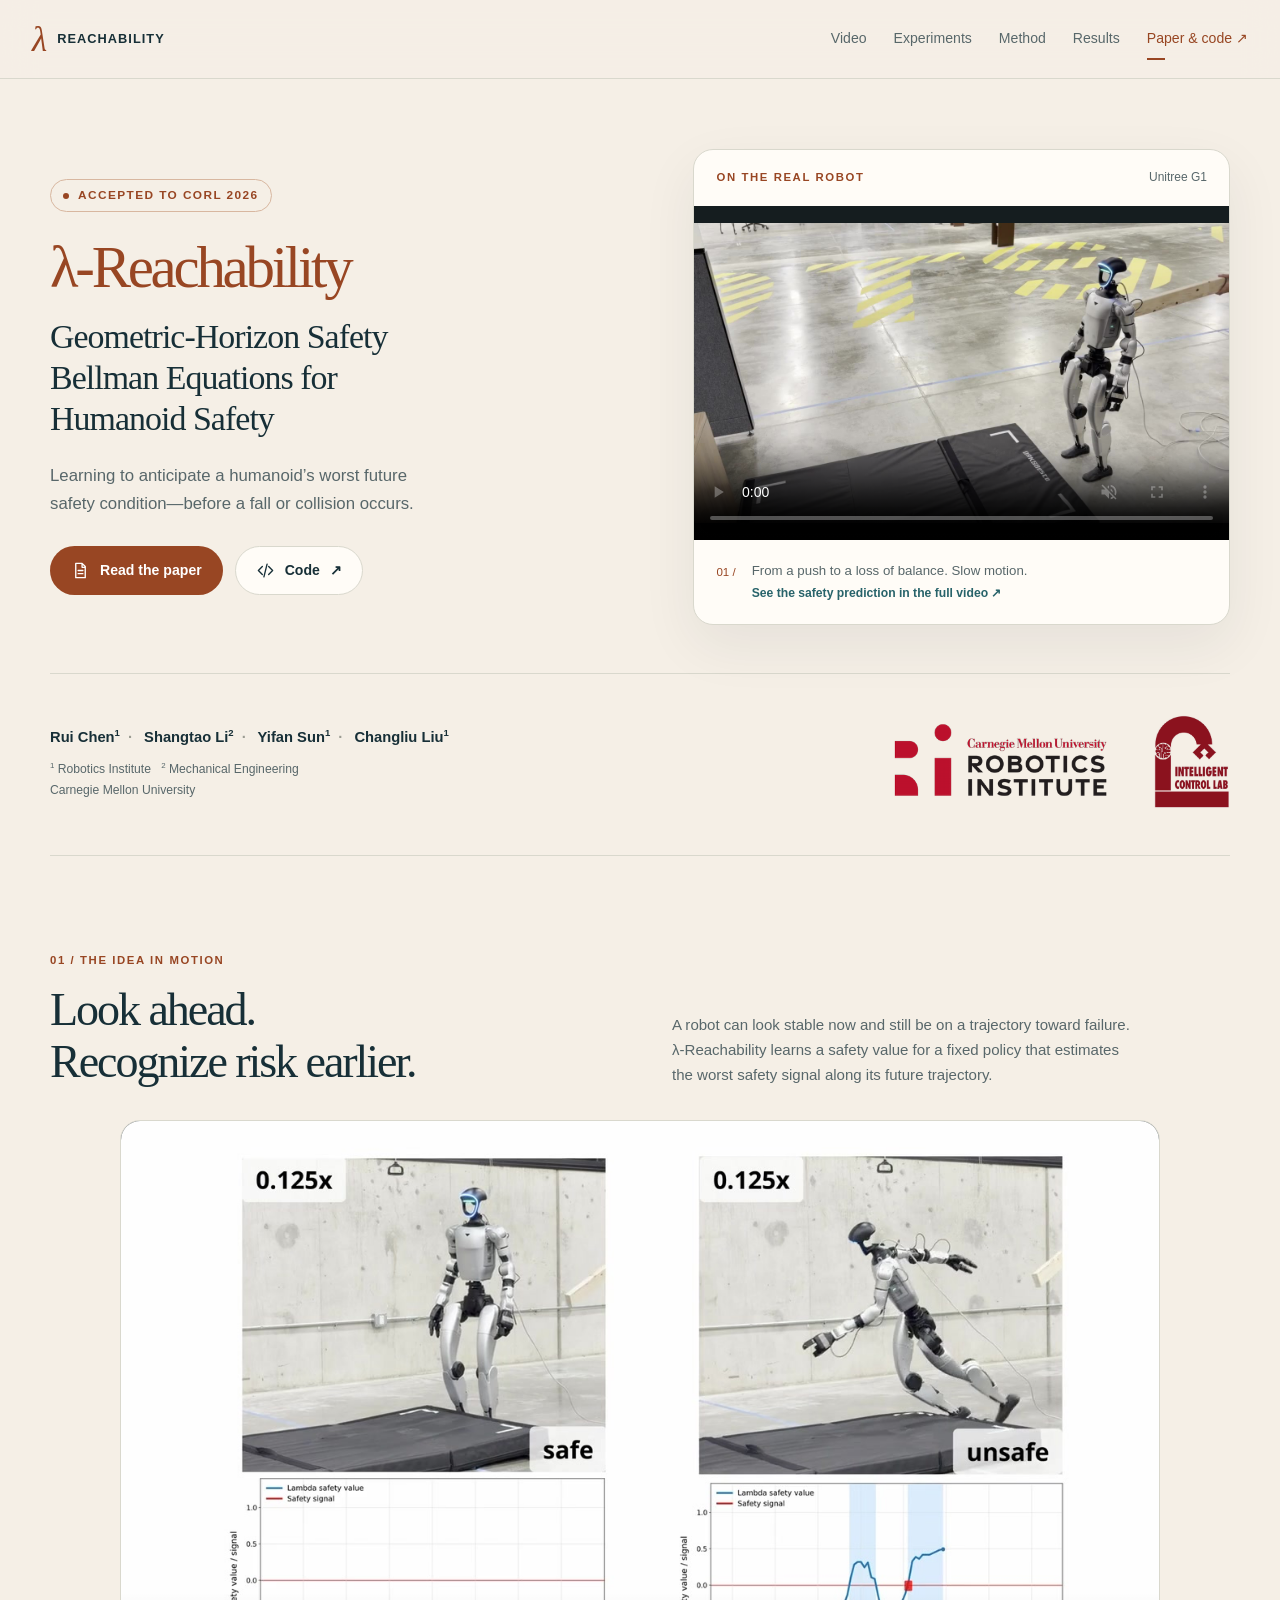
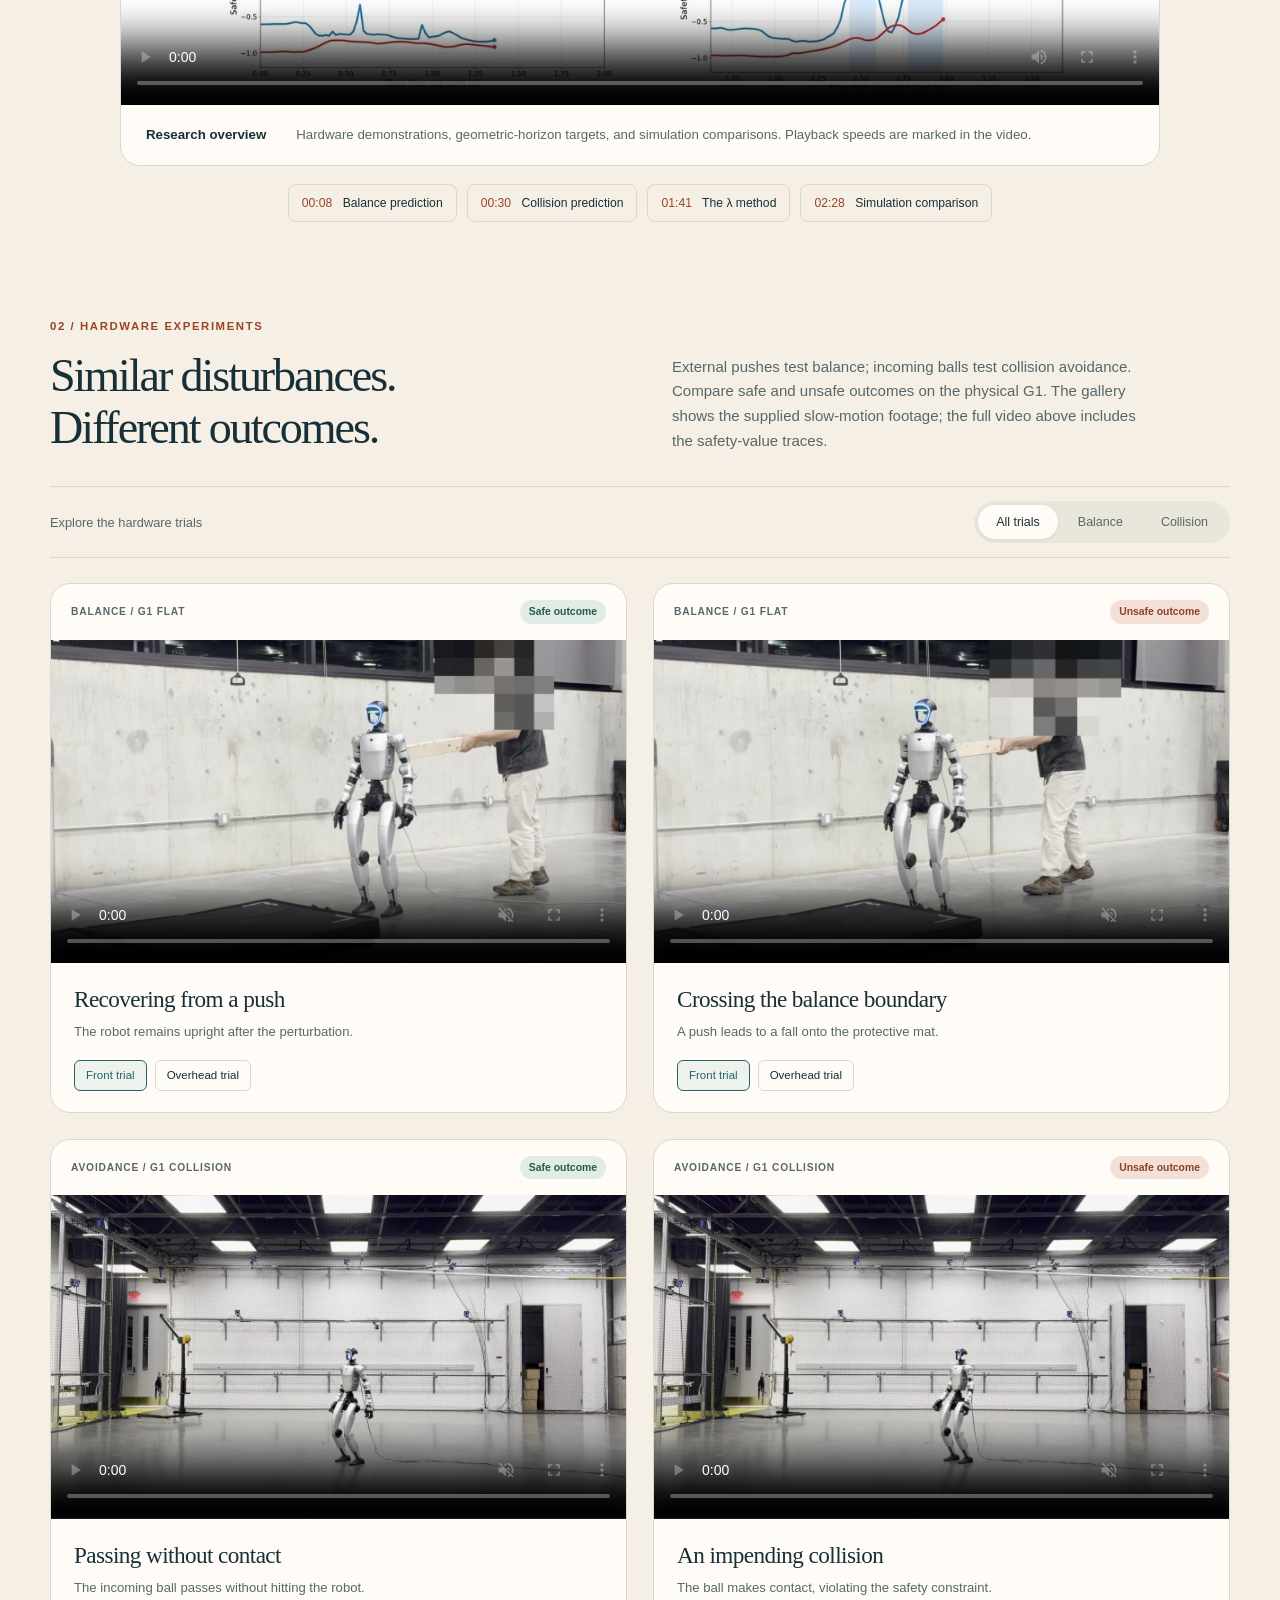
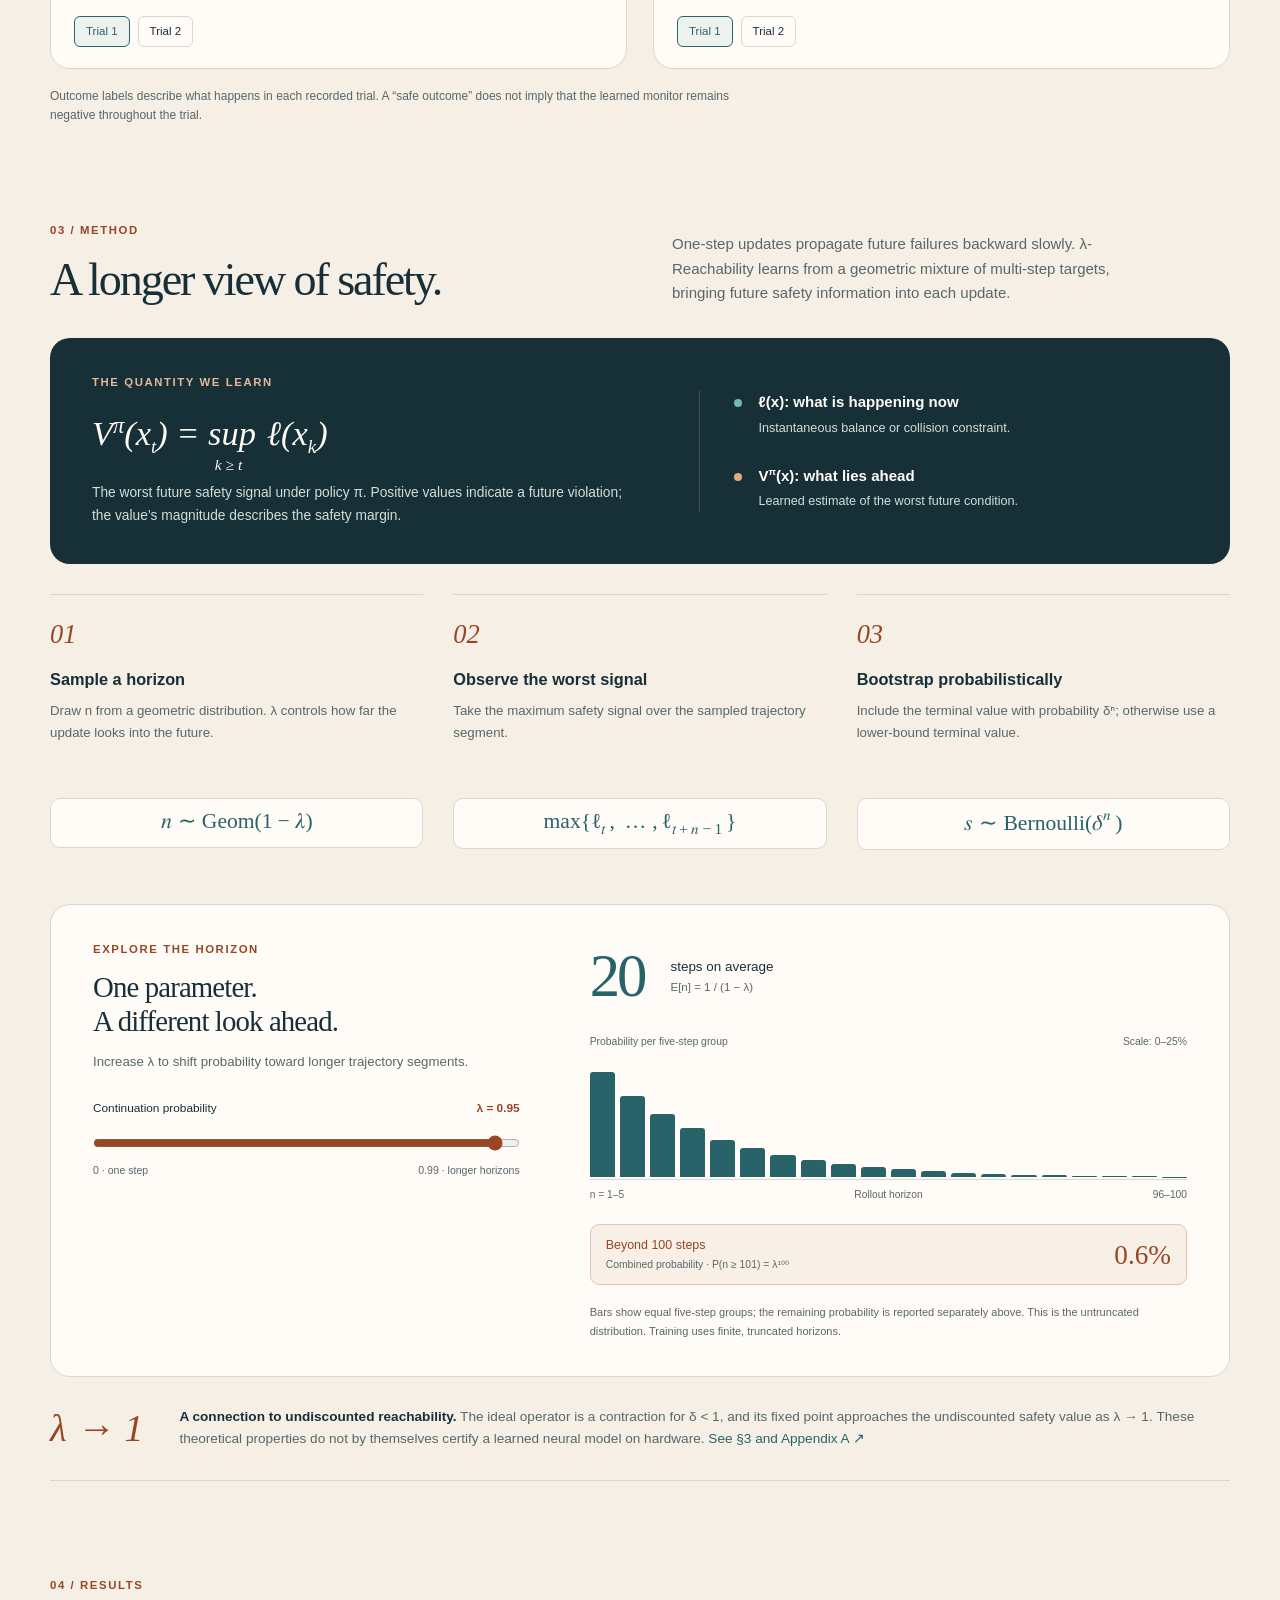
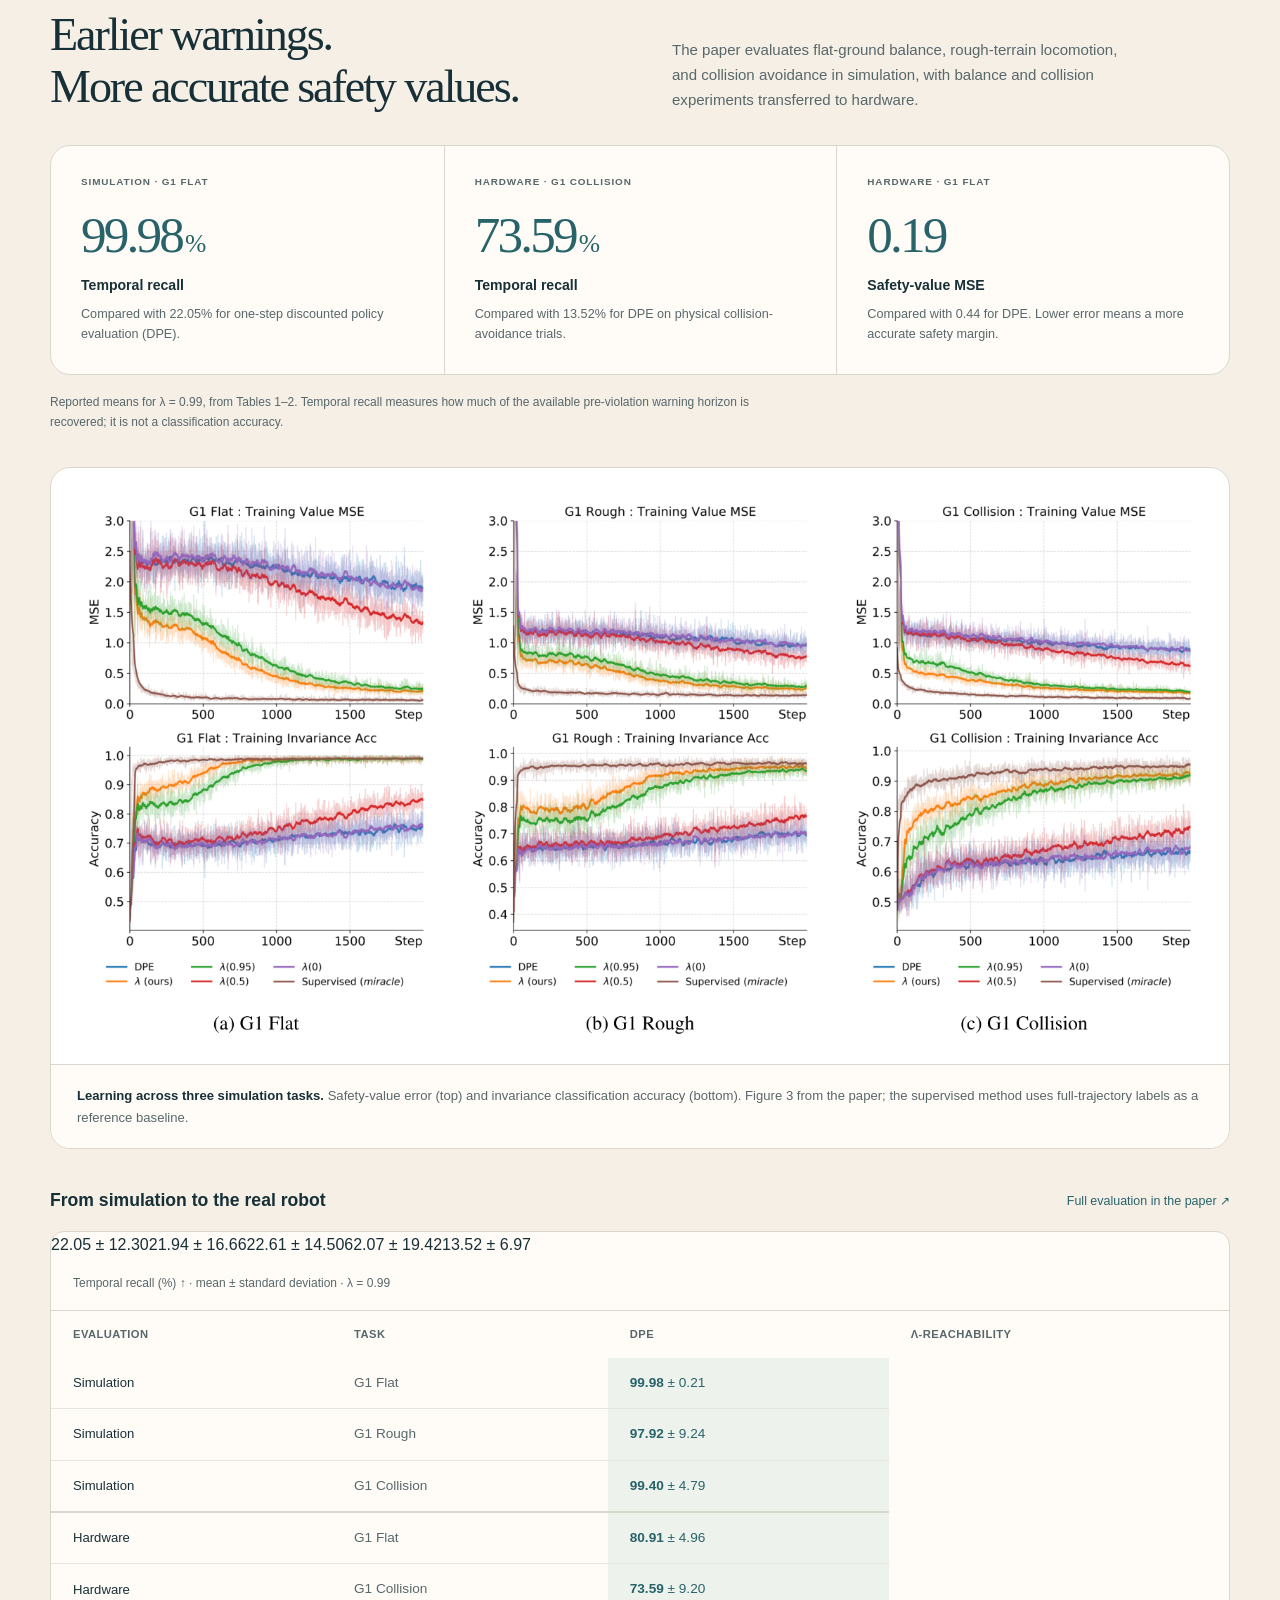
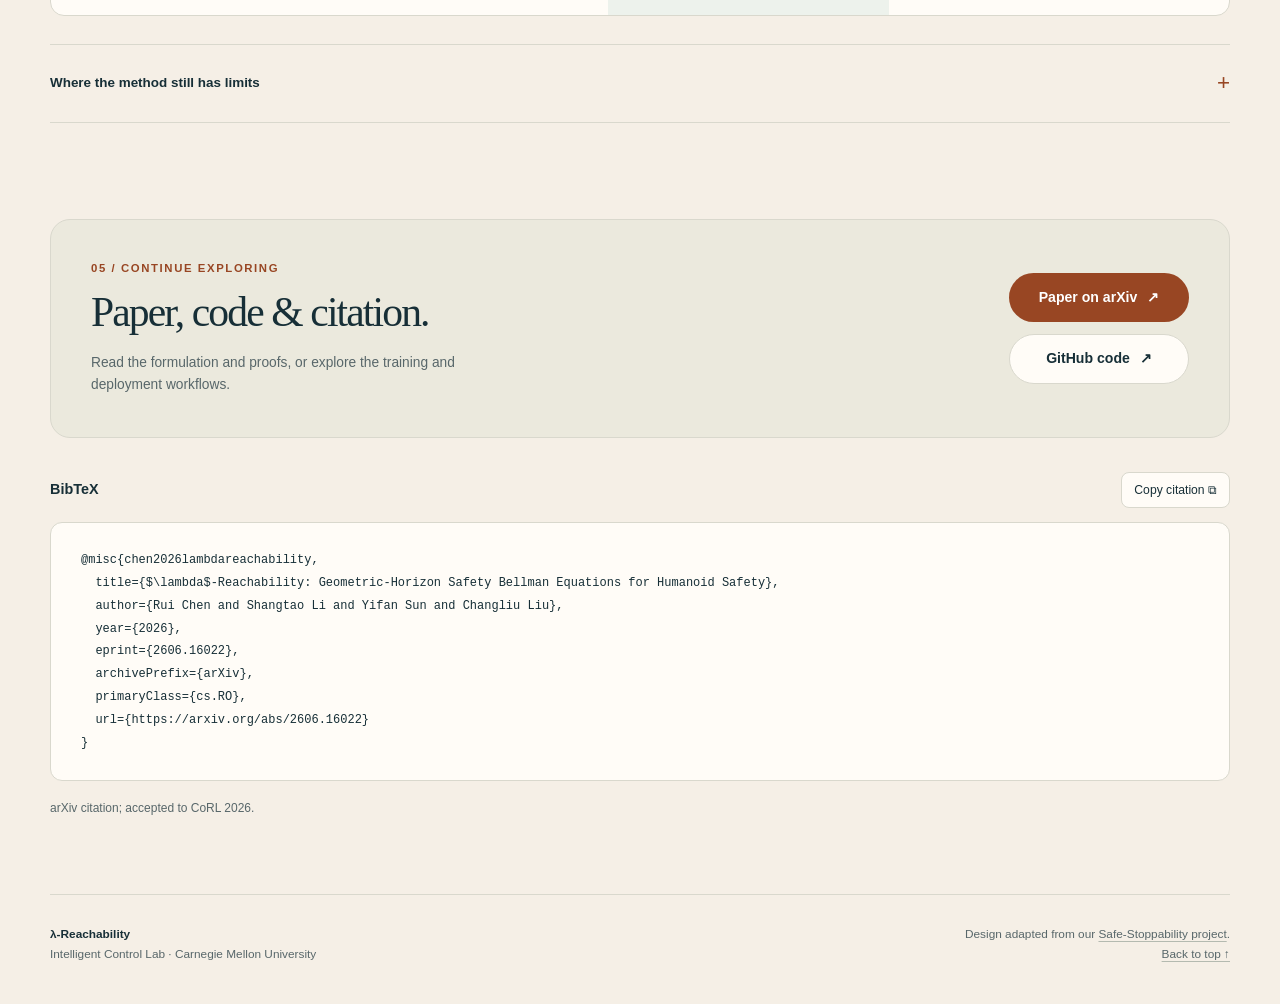
==== index.html @ e354817c "Serve project website at the GitHub Pages root" ====
<!doctype html>
<!-- Generated from docs/index.html by scripts/sync_pages.py. -->
<html lang="en">
<head>
  <meta charset="utf-8">
  <meta name="viewport" content="width=device-width, initial-scale=1">
  <title>λ-Reachability · CoRL 2026</title>
  <meta name="description" content="λ-Reachability: Geometric-Horizon Safety Bellman Equations for Humanoid Safety. A CoRL 2026 paper from Carnegie Mellon University.">
  <meta name="theme-color" content="#f5efe6">
  <link rel="canonical" href="https://intelligent-control-lab.github.io/lambda_reach/">
  <meta property="og:url" content="https://intelligent-control-lab.github.io/lambda_reach/">
  <meta property="og:type" content="website">
  <meta property="og:title" content="λ-Reachability · CoRL 2026">
  <meta property="og:description" content="Learning to anticipate humanoid safety violations with geometric-horizon safety Bellman equations.">
  <meta property="og:image" content="https://intelligent-control-lab.github.io/lambda_reach/assets/posters/push-unsafe-1.jpg">
  <meta property="og:image:alt" content="A Unitree G1 humanoid in a balance perturbation experiment">
  <meta name="twitter:card" content="summary_large_image">
  <meta name="twitter:image" content="https://intelligent-control-lab.github.io/lambda_reach/assets/posters/push-unsafe-1.jpg">
  <link rel="icon" href="./docs/assets/images/favicon.svg" type="image/svg+xml">
  <link rel="stylesheet" href="./docs/assets/css/site.css">
  <script defer src="./docs/assets/js/site.js"></script>
</head>
<body>
<a class="skip-link" href="#main">Skip to content</a>
<header class="site-header">
  <div class="header-inner">
    <a class="brand" href="#home"><span class="brand-symbol">λ</span> Reachability</a>
    <nav aria-label="Main navigation">
      <a href="#video">Video</a><a href="#experiments">Experiments</a><a href="#method">Method</a><a href="#results">Results</a><a href="#paper">Paper &amp; code <span aria-hidden="true">↗</span></a>
    </nav>
  </div>
</header>
<main id="main">
  <section class="hero shell" id="home" aria-labelledby="title">
    <div class="hero-grid">
      <div class="hero-copy">
        <p class="venue"><span class="venue-dot" aria-hidden="true"></span> Accepted to CoRL 2026</p>
        <h1 id="title"><span class="title-name">λ-Reachability</span><span class="title-subtitle">Geometric-Horizon Safety Bellman Equations for Humanoid Safety</span></h1>
        <p class="hero-summary">Learning to anticipate a humanoid’s worst future safety condition—before a fall or collision occurs.</p>
        <div class="actions">
          <a class="button primary" href="https://arxiv.org/pdf/2606.16022" target="_blank" rel="noopener noreferrer"><svg viewBox="0 0 24 24" aria-hidden="true"><path d="M14 3H6v18h12V7zM14 3v5h4M9 12h6M9 16h6"/></svg> Read the paper</a>
          <a class="button secondary" href="https://github.com/intelligent-control-lab/lambda_reach" target="_blank" rel="noopener noreferrer"><svg viewBox="0 0 24 24" aria-hidden="true"><path d="m8 7-5 5 5 5m8-10 5 5-5 5M14 4l-4 16"/></svg> Code <span aria-hidden="true">↗</span></a>
        </div>
      </div>
      <figure class="hero-media">
        <div class="media-heading"><span class="eyebrow">On the real robot</span><span class="small-label">Unitree G1</span></div>
        <video controls muted loop playsinline preload="metadata" poster="./docs/assets/posters/push-unsafe-1.jpg" aria-label="Slow-motion balance experiment: the G1 loses balance after an external push">
          <source src="./docs/assets/videos/push-unsafe-1.mp4" type="video/mp4">
          Your browser does not support embedded video. <a href="./docs/assets/videos/push-unsafe-1.mp4">Download this clip.</a>
        </video>
        <figcaption><span class="caption-number">01 /</span><span>From a push to a loss of balance. Slow motion.<br><a href="#video">See the safety prediction in the full video <span aria-hidden="true">↗</span></a></span></figcaption>
      </figure>
    </div>
    <div class="hero-bottom">
      <div class="author-block">
        <p class="authors">Rui Chen<sup>1</sup><span>·</span> Shangtao Li<sup>2</sup><span>·</span> Yifan Sun<sup>1</sup><span>·</span> Changliu Liu<sup>1</sup></p>
        <p class="affiliations"><sup>1</sup> Robotics Institute &nbsp; <sup>2</sup> Mechanical Engineering<br>Carnegie Mellon University</p>
      </div>
      <div class="logos" aria-label="Research institutions">
        <img src="./docs/assets/images/ri-cmu-wordmark-new.png" alt="Carnegie Mellon University Robotics Institute" width="220" height="60">
        <img src="./docs/assets/images/icl_logo.jpg" alt="Intelligent Control Lab" width="130" height="74">
      </div>
    </div>
  </section>

  <section class="section shell" id="video" aria-labelledby="video-title">
    <div class="section-heading"><div><p class="eyebrow">01 / The idea in motion</p><h2 id="video-title">Look ahead.<br>Recognize risk earlier.</h2></div><p>A robot can look stable now and still be on a trajectory toward failure. λ-Reachability learns a safety value for a fixed policy that estimates the worst safety signal along its future trajectory.</p></div>
    <figure class="overview-video media-panel">
      <video id="overview-player" controls playsinline preload="metadata" poster="./docs/assets/posters/overview.jpg" aria-label="Full research video with hardware comparisons, safety-value plots, and an explanation of lambda-Reachability" aria-describedby="overview-caption">
        <source src="./docs/assets/videos/overview.mp4" type="video/mp4">
        <track kind="descriptions" src="./docs/assets/overview-descriptions.vtt" srclang="en" label="Visual descriptions">
        Your browser does not support embedded video. <a href="./docs/assets/videos/overview.mp4">Download the research video.</a>
      </video>
      <figcaption id="overview-caption"><strong>Research overview</strong><span>Hardware demonstrations, geometric-horizon targets, and simulation comparisons. Playback speeds are marked in the video.</span></figcaption>
    </figure>
    <div class="chapters" aria-label="Video chapters">
      <button type="button" data-seek="8"><span>00:08</span> Balance prediction</button>
      <button type="button" data-seek="30"><span>00:30</span> Collision prediction</button>
      <button type="button" data-seek="101"><span>01:41</span> The λ method</button>
      <button type="button" data-seek="148"><span>02:28</span> Simulation comparison</button>
    </div>
  </section>

  <section class="section shell" id="experiments" aria-labelledby="experiments-title">
    <div class="section-heading"><div><p class="eyebrow">02 / Hardware experiments</p><h2 id="experiments-title">Similar disturbances.<br>Different outcomes.</h2></div><p>External pushes test balance; incoming balls test collision avoidance. Compare safe and unsafe outcomes on the physical G1. The gallery shows the supplied slow-motion footage; the full video above includes the safety-value traces.</p></div>
    <div class="gallery-toolbar"><span>Explore the hardware trials</span><div class="segmented" role="group" aria-label="Filter experiments"><button type="button" class="is-active" data-filter="all" aria-pressed="true">All trials</button><button type="button" data-filter="push" aria-pressed="false">Balance</button><button type="button" data-filter="avoid" aria-pressed="false">Collision</button></div></div>
    <div class="experiment-grid">
      <article class="experiment-card" data-task="push">
        <div class="experiment-top"><span class="eyebrow">Balance / G1 Flat</span><span class="outcome safe">Safe outcome</span></div>
        <video controls muted playsinline preload="metadata" poster="./docs/assets/posters/push-safe-2.jpg" aria-label="Slow-motion push trial with a safe balance outcome"><source src="./docs/assets/videos/push-safe-2.mp4" type="video/mp4"></video>
        <div class="experiment-body"><h3>Recovering from a push</h3><p>The robot remains upright after the perturbation.</p><div class="trial-picker" role="group" aria-label="Recovering from a push trial selection"><button type="button" data-clip="push-safe-2" aria-pressed="true" class="is-active">Front trial</button><button type="button" data-clip="push-safe-1" aria-pressed="false">Overhead trial</button></div></div>
      </article>
      <article class="experiment-card" data-task="push">
        <div class="experiment-top"><span class="eyebrow">Balance / G1 Flat</span><span class="outcome unsafe">Unsafe outcome</span></div>
        <video controls muted playsinline preload="metadata" poster="./docs/assets/posters/push-unsafe-2.jpg" aria-label="Slow-motion push trial with a loss of balance"><source src="./docs/assets/videos/push-unsafe-2.mp4" type="video/mp4"></video>
        <div class="experiment-body"><h3>Crossing the balance boundary</h3><p>A push leads to a fall onto the protective mat.</p><div class="trial-picker" role="group" aria-label="Loss of balance trial selection"><button type="button" data-clip="push-unsafe-2" aria-pressed="true" class="is-active">Front trial</button><button type="button" data-clip="push-unsafe-1" aria-pressed="false">Overhead trial</button></div></div>
      </article>
      <article class="experiment-card" data-task="avoid">
        <div class="experiment-top"><span class="eyebrow">Avoidance / G1 Collision</span><span class="outcome safe">Safe outcome</span></div>
        <video controls muted playsinline preload="metadata" poster="./docs/assets/posters/avoid-safe-1.jpg" aria-label="Slow-motion ball-avoidance trial with no collision"><source src="./docs/assets/videos/avoid-safe-1.mp4" type="video/mp4"></video>
        <div class="experiment-body"><h3>Passing without contact</h3><p>The incoming ball passes without hitting the robot.</p><div class="trial-picker" role="group" aria-label="Safe avoidance trial selection"><button type="button" data-clip="avoid-safe-1" aria-pressed="true" class="is-active">Trial 1</button><button type="button" data-clip="avoid-safe-2" aria-pressed="false">Trial 2</button></div></div>
      </article>
      <article class="experiment-card" data-task="avoid">
        <div class="experiment-top"><span class="eyebrow">Avoidance / G1 Collision</span><span class="outcome unsafe">Unsafe outcome</span></div>
        <video controls muted playsinline preload="metadata" poster="./docs/assets/posters/avoid-unsafe-1.jpg" aria-label="Slow-motion ball-avoidance trial in which contact occurs"><source src="./docs/assets/videos/avoid-unsafe-1.mp4" type="video/mp4"></video>
        <div class="experiment-body"><h3>An impending collision</h3><p>The ball makes contact, violating the safety constraint.</p><div class="trial-picker" role="group" aria-label="Unsafe avoidance trial selection"><button type="button" data-clip="avoid-unsafe-1" aria-pressed="true" class="is-active">Trial 1</button><button type="button" data-clip="avoid-unsafe-2" aria-pressed="false">Trial 2</button></div></div>
      </article>
    </div>
    <p class="note">Outcome labels describe what happens in each recorded trial. A “safe outcome” does not imply that the learned monitor remains negative throughout the trial.</p>
  </section>

  <section class="section shell" id="method" aria-labelledby="method-title">
    <div class="section-heading"><div><p class="eyebrow">03 / Method</p><h2 id="method-title">A longer view of safety.</h2></div><p>One-step updates propagate future failures backward slowly. λ-Reachability learns from a geometric mixture of multi-step targets, bringing future safety information into each update.</p></div>
    <div class="method-intro">
      <div><span class="eyebrow">The quantity we learn</span><p class="equation" aria-label="V pi of x t equals the supremum of ell of x k, over k greater than or equal to t">V<sup>π</sup>(x<sub>t</sub>) = sup<sub class="under">k ≥ t</sub> ℓ(x<sub>k</sub>)</p><p>The worst future safety signal under policy π. Positive values indicate a future violation; the value’s magnitude describes the safety margin.</p></div>
      <div class="signal-legend"><p><span class="signal-dot teal"></span><strong>ℓ(x): what is happening now</strong><span>Instantaneous balance or collision constraint.</span></p><p><span class="signal-dot rust"></span><strong>V<sup>π</sup>(x): what lies ahead</strong><span>Learned estimate of the worst future condition.</span></p></div>
    </div>
    <ol class="steps">
      <li><span class="step-number">01</span><h3>Sample a horizon</h3><p>Draw n from a geometric distribution. λ controls how far the update looks into the future.</p><div class="step-equation"><math xmlns="http://www.w3.org/1998/Math/MathML" display="block" aria-label="n follows a geometric distribution with parameter one minus lambda"><mi>n</mi><mo>∼</mo><mi mathvariant="normal">Geom</mi><mo>(</mo><mn>1</mn><mo>−</mo><mi>λ</mi><mo>)</mo></math></div></li>
      <li><span class="step-number">02</span><h3>Observe the worst signal</h3><p>Take the maximum safety signal over the sampled trajectory segment.</p><div class="step-equation"><math xmlns="http://www.w3.org/1998/Math/MathML" display="block" aria-label="Maximum of ell t through ell t plus n minus one"><mi mathvariant="normal">max</mi><mo>{</mo><msub><mi>ℓ</mi><mi>t</mi></msub><mo>,</mo><mo>…</mo><mo>,</mo><msub><mi>ℓ</mi><mrow><mi>t</mi><mo>+</mo><mi>n</mi><mo>−</mo><mn>1</mn></mrow></msub><mo>}</mo></math></div></li>
      <li><span class="step-number">03</span><h3>Bootstrap probabilistically</h3><p>Include the terminal value with probability δⁿ; otherwise use a lower-bound terminal value.</p><div class="step-equation"><math xmlns="http://www.w3.org/1998/Math/MathML" display="block" aria-label="s follows a Bernoulli distribution with probability delta to the n"><mi>s</mi><mo>∼</mo><mi mathvariant="normal">Bernoulli</mi><mo>(</mo><msup><mi>δ</mi><mi>n</mi></msup><mo>)</mo></math></div></li>
    </ol>
    <div class="horizon-panel">
      <div class="horizon-copy"><p class="eyebrow">Explore the horizon</p><h3>One parameter. <br>A different look ahead.</h3><p>Increase λ to shift probability toward longer trajectory segments.</p><label for="lambda-slider">Continuation probability <strong id="lambda-value">λ = 0.95</strong></label><input id="lambda-slider" type="range" min="0" max="99" value="95" step="1" aria-describedby="horizon-caveat"><div class="range-labels"><span>0 · one step</span><span>0.99 · longer horizons</span></div></div>
      <div class="horizon-visual">
        <div class="horizon-stat"><output id="horizon-value" for="lambda-slider">20</output><div>steps on average<span>E[n] = 1 / (1 − λ)</span></div></div>
        <div class="distribution-heading"><span>Probability per five-step group</span><output id="distribution-scale" for="lambda-slider">Scale: 0–25%</output></div>
        <div class="distribution" id="distribution" role="img" aria-label="Geometric horizon probabilities in equal five-step groups, from 1 to 100 steps"></div>
        <div class="distribution-axis"><span>n = 1–5</span><span>Rollout horizon</span><span>96–100</span></div>
        <div class="distribution-tail"><p>Beyond 100 steps<span>Combined probability · P(n ≥ 101) = λ¹⁰⁰</span></p><output id="tail-probability" for="lambda-slider" aria-label="Probability of a horizon beyond 100 steps">0.6%</output></div>
        <p id="horizon-caveat">Bars show equal five-step groups; the remaining probability is reported separately above. This is the untruncated distribution. Training uses finite, truncated horizons.</p>
      </div>
    </div>
    <div class="theory-note"><span class="theory-symbol" aria-hidden="true">λ → 1</span><p><strong>A connection to undiscounted reachability.</strong> The ideal operator is a contraction for δ &lt; 1, and its fixed point approaches the undiscounted safety value as λ → 1. These theoretical properties do not by themselves certify a learned neural model on hardware. <a href="https://arxiv.org/pdf/2606.16022#page=4" target="_blank" rel="noopener noreferrer">See §3 and Appendix A <span aria-hidden="true">↗</span></a></p></div>
  </section>

  <section class="section shell" id="results" aria-labelledby="results-title">
    <div class="section-heading"><div><p class="eyebrow">04 / Results</p><h2 id="results-title">Earlier warnings.<br>More accurate safety values.</h2></div><p>The paper evaluates flat-ground balance, rough-terrain locomotion, and collision avoidance in simulation, with balance and collision experiments transferred to hardware.</p></div>
    <div class="metrics">
      <article><span class="eyebrow">Simulation · G1 Flat</span><strong>99.98<span>%</span></strong><h3>Temporal recall</h3><p>Compared with 22.05% for one-step discounted policy evaluation (DPE).</p></article>
      <article><span class="eyebrow">Hardware · G1 Collision</span><strong>73.59<span>%</span></strong><h3>Temporal recall</h3><p>Compared with 13.52% for DPE on physical collision-avoidance trials.</p></article>
      <article><span class="eyebrow">Hardware · G1 Flat</span><strong>0.19</strong><h3>Safety-value MSE</h3><p>Compared with 0.44 for DPE. Lower error means a more accurate safety margin.</p></article>
    </div>
    <p class="note">Reported means for λ = 0.99, from Tables 1–2. Temporal recall measures how much of the available pre-violation warning horizon is recovered; it is not a classification accuracy.</p>
    <figure class="paper-figure"><img src="./docs/assets/images/training-curves.png" alt="Paper Figure 3: safety-value MSE decreases and invariant-state classification accuracy increases faster with lambda 0.99 and 0.95 than with one-step DPE across G1 Flat, G1 Rough, and G1 Collision." width="1608" height="780" loading="lazy"><figcaption><strong>Learning across three simulation tasks.</strong> Safety-value error (top) and invariance classification accuracy (bottom). Figure 3 from the paper; the supervised method uses full-trajectory labels as a reference baseline.</figcaption></figure>
    <div class="table-heading"><h3>From simulation to the real robot</h3><a href="https://arxiv.org/pdf/2606.16022#page=7" target="_blank" rel="noopener noreferrer">Full evaluation in the paper <span aria-hidden="true">↗</span></a></div>
    <div class="table-scroll" role="region" aria-label="Temporal recall comparison" tabindex="0"><table><caption>Temporal recall (%) ↑ · mean ± standard deviation · λ = 0.99</caption><thead><tr><th scope="col">Evaluation</th><th scope="col">Task</th><th scope="col">DPE</th><th scope="col">λ-Reachability</th></tr></thead><tbody>
      <tr><th scope="row">Simulation</th><td>G1 Flat</td><span>22.05</span> ± 12.30</td><td class="ours"><strong>99.98</strong> ± 0.21</td></tr>
      <tr><th scope="row">Simulation</th><td>G1 Rough</td><span>21.94</span> ± 16.66</td><td class="ours"><strong>97.92</strong> ± 9.24</td></tr>
      <tr><th scope="row">Simulation</th><td>G1 Collision</td><span>22.61</span> ± 14.50</td><td class="ours"><strong>99.40</strong> ± 4.79</td></tr>
      <tr class="hardware-row"><th scope="row">Hardware</th><td>G1 Flat</td><span>62.07</span> ± 19.42</td><td class="ours"><strong>80.91</strong> ± 4.96</td></tr>
      <tr><th scope="row">Hardware</th><td>G1 Collision</td><span>13.52</span> ± 6.97</td><td class="ours"><strong>73.59</strong> ± 9.20</td></tr>
    </tbody></table></div>
    <details class="limitations"><summary>Where the method still has limits <span aria-hidden="true">+</span></summary><div><p>Finite rollouts require truncated horizon sampling, which can bias the learning target. Longer horizons can also be less robust to noisy real observations: on hardware balance trials, shorter λ settings perform better on some metrics. The work learns safety values for a fixed policy; it does not synthesize a new safety controller.</p><a href="https://arxiv.org/pdf/2606.16022#page=8" target="_blank" rel="noopener noreferrer">Read the limitations and discussion in §5–6 <span aria-hidden="true">↗</span></a></div></details>
  </section>

  <section class="section shell paper-section" id="paper" aria-labelledby="paper-title">
    <div class="paper-banner"><div><p class="eyebrow">05 / Continue exploring</p><h2 id="paper-title">Paper, code &amp; citation.</h2><p>Read the formulation and proofs, or explore the training and deployment workflows.</p></div><div class="actions"><a class="button primary" href="https://arxiv.org/abs/2606.16022" target="_blank" rel="noopener noreferrer">Paper on arXiv <span aria-hidden="true">↗</span></a><a class="button secondary" href="https://github.com/intelligent-control-lab/lambda_reach" target="_blank" rel="noopener noreferrer">GitHub code <span aria-hidden="true">↗</span></a></div></div>
    <div class="citation-heading"><h3>BibTeX</h3><button id="copy-citation" type="button">Copy citation <span aria-hidden="true">⧉</span></button></div>
    <pre id="citation"><code>@misc{chen2026lambdareachability,
  title={$\lambda$-Reachability: Geometric-Horizon Safety Bellman Equations for Humanoid Safety},
  author={Rui Chen and Shangtao Li and Yifan Sun and Changliu Liu},
  year={2026},
  eprint={2606.16022},
  archivePrefix={arXiv},
  primaryClass={cs.RO},
  url={https://arxiv.org/abs/2606.16022}
}</code></pre>
    <p class="note" id="copy-status" role="status" aria-live="polite">arXiv citation; accepted to CoRL 2026.</p>
  </section>
</main>
<footer class="shell site-footer"><p><span class="footer-brand">λ-Reachability</span><br>Intelligent Control Lab · Carnegie Mellon University</p><p>Design adapted from our <a href="https://intelligent-control-lab.github.io/humanoid_stoppability/" target="_blank" rel="noopener noreferrer">Safe-Stoppability project</a>.<br><a href="#home">Back to top ↑</a></p></footer>
</body>
</html>
---- docs/assets/css/site.css ----
:root {
  --bg:#f5efe6;
  --paper:#fffcf7;
  --ink:#172f37;
  --muted:#58676a;
  --rust:#984623;
  --rust-light:#f0dfd0;
  --teal:#28636a;
  --line:#d9d8cd;
  --serif:'Iowan Old Style','Palatino Linotype','Book Antiqua',Georgia,serif;
  --sans:'Avenir Next','Segoe UI','Helvetica Neue',Arial,sans-serif;
  --radius:20px
}

* {
  box-sizing:border-box
}

html {
  scroll-behavior:smooth;
  scroll-padding-top:100px
}

body {
  margin:0;
  background:var(--bg);
  color:var(--ink);
  font:16px/1.65 var(--sans);
  -webkit-font-smoothing:antialiased
}

button,input {
  font:inherit
}

button,a,input {
  touch-action:manipulation
}

a {
  color:inherit;
  text-decoration:none
}

button {
  cursor:pointer
}

button:disabled {
  cursor:default
}

a:focus-visible,button:focus-visible,input:focus-visible,summary:focus-visible,[tabindex]:focus-visible {
  outline:3px solid var(--teal);
  outline-offset:5px
}

a:hover {
  color:var(--rust)
}

img,video {
  display:block;
  max-width:100%
}

video {
  width:100%;
  background:#121b1f;
  aspect-ratio:16/9
}

button {
  color:inherit
}

h1,h2,h3,p,figure {
  margin:0
}

h2 {
  font:400 clamp(2rem,3.6vw,3.15rem)/1.13 var(--serif);
  letter-spacing:-.045em
}

h3 {
  font-size:1.1rem;
  line-height:1.35
}

p {
  color:var(--muted)
}

sup {
  font-size:.65em
}

svg {
  width:19px;
  height:19px;
  fill:none;
  stroke:currentColor;
  stroke-width:1.7;
  stroke-linecap:round;
  stroke-linejoin:round
}

.shell {
  width:min(1180px,calc(100% - 64px));
  margin-inline:auto
}

.skip-link {
  position:fixed;
  z-index:100;
  top:8px;
  left:8px;
  padding:10px 20px;
  background:var(--paper);
  transform:translateY(-150%)
}

.skip-link:focus {
  transform:none
}

.site-header {
  position:sticky;
  top:0;
  z-index:20;
  background:rgba(245,239,230,.94);
  backdrop-filter:blur(16px);
  border-bottom:1px solid var(--line)
}

.header-inner {
  width:min(1280px,calc(100% - 64px));
  margin:auto;
  min-height:78px;
  display:flex;
  align-items:center;
  justify-content:space-between;
  gap:32px
}

.brand {
  display:flex;
  align-items:center;
  gap:9px;
  font-size:.8rem;
  font-weight:750;
  text-transform:uppercase;
  letter-spacing:.08em;
  white-space:nowrap
}

.brand-symbol {
  color:var(--rust);
  font:italic 35px var(--serif);
  text-transform:none;
  line-height:1
}

.site-header nav {
  display:flex;
  gap:27px;
  align-items:center
}

.site-header nav a {
  position:relative;
  color:var(--muted);
  font-size:.88rem;
  padding:26px 0
}

.site-header nav a:hover,.site-header nav a.is-active {
  color:var(--rust)
}

.site-header nav a.is-active:after {
  content:'';
  position:absolute;
  bottom:17px;
  left:0;
  width:18px;
  height:2px;
  background:var(--rust)
}

.hero {
  padding-top:70px
}

.hero-grid {
  display:grid;
  grid-template-columns:1.08fr 1fr;
  gap:64px;
  align-items:center
}

.venue {
  display:inline-flex;
  align-items:center;
  gap:9px;
  font-size:.74rem;
  text-transform:uppercase;
  font-weight:750;
  letter-spacing:.12em;
  color:var(--rust);
  border:1px solid #d8b7a0;
  padding:6px 12px;
  border-radius:30px
}

.venue-dot {
  width:6px;
  height:6px;
  background:var(--rust);
  border-radius:50%
}

h1 {
  font-family:var(--serif);
  font-weight:400;
  letter-spacing:-.04em;
  line-height:1.1;
  margin-top:24px
}

.title-name {
  display:block;
  font-size:clamp(2.7rem,4.6vw,4.25rem);
  color:var(--rust);
  letter-spacing:-.055em;
  white-space:nowrap
}

.title-subtitle {
  display:block;
  margin-top:16px;
  font-size:clamp(1.7rem,2.65vw,2.45rem);
  line-height:1.2;
  max-width:22ch
}

.hero-summary {
  font-size:1.05rem;
  line-height:1.65;
  margin-top:23px;
  max-width:43ch
}

.actions {
  display:flex;
  gap:12px;
  flex-wrap:wrap;
  margin-top:28px
}

.button {
  display:inline-flex;
  align-items:center;
  justify-content:center;
  gap:10px;
  padding:12px 20px;
  border-radius:30px;
  font-size:.88rem;
  font-weight:650;
  transition:background .2s,transform .2s;
  border:1px solid transparent
}

.button:hover {
  transform:translateY(-2px)
}

.primary {
  background:var(--rust);
  color:#fff
}

.primary:hover {
  background:#7c351a;
  color:#fff
}

.secondary {
  background:var(--paper);
  border-color:var(--line)
}

.secondary:hover {
  background:#fff;
  color:var(--ink)
}

.hero-media {
  border:1px solid var(--line);
  border-radius:var(--radius);
  overflow:hidden;
  background:var(--paper);
  box-shadow:0 20px 55px #172f3712;
  transform:none
}

.hero-media video {
  aspect-ratio:16/10;
  object-fit:contain;
  background:#151d1f
}

.media-heading {
  padding:18px 22px;
  display:flex;
  align-items:center;
  justify-content:space-between;
  gap:12px
}

.eyebrow {
  display:block;
  font-size:.71rem;
  line-height:1.5;
  letter-spacing:.14em;
  font-weight:750;
  text-transform:uppercase;
  color:var(--rust)
}

.small-label {
  color:var(--muted);
  font-size:.75rem
}

.hero-media figcaption {
  display:flex;
  align-items:flex-start;
  gap:16px;
  padding:20px 22px;
  font-size:.83rem;
  color:var(--muted)
}

.caption-number {
  color:var(--rust);
  font-size:.72rem;
  padding-top:3px
}

.hero-media figcaption a {
  color:var(--teal);
  font-weight:650;
  font-size:.76rem
}

.hero-bottom {
  margin-top:48px;
  padding:28px 0 32px;
  display:flex;
  justify-content:space-between;
  gap:26px;
  border-top:1px solid var(--line);
  border-bottom:1px solid var(--line);
  align-items:center
}

.authors {
  font-weight:650;
  font-size:.92rem;
  color:var(--ink);
  line-height:1.9
}

.authors span {
  margin:0 8px;
  color:#9b9c92
}

.affiliations {
  font-size:.76rem;
  line-height:1.7;
  margin-top:8px
}

.logos {
  display:flex;
  align-items:center;
  gap:28px;
  width:360px;
  max-width:100%;
  flex-shrink:0;
  mix-blend-mode:multiply
}

.logos img {
  width:calc(75% - 14px);
  height:auto;
  object-fit:contain
}

.logos img:last-child {
  width:calc(25% - 14px)
}

.section {
  padding-top:96px
}

.section-heading {
  display:grid;
  grid-template-columns:1fr 1fr;
  gap:64px;
  align-items:end;
  margin-bottom:32px
}

.section-heading .eyebrow {
  margin-bottom:15px
}

.section-heading>p {
  font-size:.94rem;
  max-width:56ch
}

.media-panel {
  overflow:hidden;
  border:1px solid var(--line);
  border-radius:var(--radius);
  background:var(--paper)
}

.overview-video {
  max-width:1040px;
  margin:auto
}

.overview-video figcaption {
  display:flex;
  gap:30px;
  align-items:center;
  padding:19px 25px;
  font-size:.83rem;
  color:var(--muted)
}

.overview-video figcaption strong {
  white-space:nowrap;
  color:var(--ink)
}

.chapters {
  display:flex;
  justify-content:center;
  gap:10px;
  flex-wrap:wrap;
  margin-top:18px
}

.chapters button {
  border:1px solid var(--line);
  background:transparent;
  border-radius:8px;
  padding:8px 13px;
  font-size:.76rem;
  color:var(--ink)
}

.chapters button span {
  color:var(--rust);
  margin-right:7px;
  font-variant-numeric:tabular-nums
}

.chapters button:hover {
  background:var(--paper);
  border-color:var(--rust)
}

.gallery-toolbar {
  border-block:1px solid var(--line);
  display:flex;
  justify-content:space-between;
  align-items:center;
  padding:14px 0;
  margin:30px 0 25px;
  gap:16px
}

.gallery-toolbar>span {
  font-size:.8rem;
  color:var(--muted)
}

.segmented {
  display:flex;
  padding:4px;
  background:#e9e6dc;
  border-radius:30px;
  gap:2px
}

.segmented button {
  border:0;
  background:none;
  border-radius:24px;
  padding:7px 18px;
  font-size:.78rem;
  color:var(--muted)
}

.segmented button.is-active {
  background:var(--paper);
  color:var(--ink);
  box-shadow:0 1px 4px #172f3710
}

.experiment-grid {
  display:grid;
  grid-template-columns:1fr 1fr;
  gap:26px
}

.experiment-card {
  border:1px solid var(--line);
  border-radius:var(--radius);
  overflow:hidden;
  background:var(--paper)
}

.experiment-card[hidden] {
  display:none
}

.experiment-top {
  padding:16px 20px;
  display:flex;
  justify-content:space-between;
  align-items:center;
  gap:8px
}

.experiment-top .eyebrow {
  font-size:.64rem;
  letter-spacing:.08em;
  color:var(--muted)
}

.outcome {
  border-radius:30px;
  padding:3px 9px;
  font-size:.65rem;
  font-weight:700;
  white-space:nowrap
}

.safe {
  background:#e0ece5;
  color:#265b49
}

.unsafe {
  background:#f3e1d8;
  color:#8c4027
}

.experiment-body {
  padding:21px 23px
}

.experiment-body h3 {
  font-family:var(--serif);
  font-weight:400;
  font-size:1.45rem;
  letter-spacing:-.025em
}

.experiment-body p {
  font-size:.82rem;
  margin-top:6px
}

.trial-picker {
  margin-top:17px;
  display:flex;
  gap:8px
}

.trial-picker button {
  padding:5px 11px;
  border:1px solid var(--line);
  border-radius:6px;
  background:transparent;
  font-size:.72rem
}

.trial-picker button.is-active {
  border-color:var(--teal);
  color:var(--teal);
  background:#edf2ed
}

.note {
  font-size:.75rem;
  line-height:1.65;
  margin-top:18px;
  max-width:105ch
}

.method-intro {
  display:grid;
  grid-template-columns:1.1fr 1fr;
  align-items:center;
  gap:70px;
  padding:36px 42px;
  background:var(--ink);
  color:var(--paper);
  border-radius:var(--radius)
}

.method-intro .eyebrow {
  color:#e3b89b
}

.method-intro p {
  color:#d2dedb;
  font-size:.86rem
}

.method-intro .equation {
  margin:17px 0 21px;
  color:#fffaf4;
  font:italic clamp(1.45rem,2.7vw,2.15rem)/1.5 var(--serif);
  white-space:nowrap
}

.equation sub {
  font-size:.55em
}

.equation .under {
  display:inline-block;
  position:relative;
  top:1.1em;
  margin-left:-2.65em;
  margin-right:.3em;
  font-size:.45em;
  width:2.5em
}

.signal-legend {
  border-left:1px solid #ffffff26;
  padding-left:34px
}

.signal-legend p {
  position:relative;
  padding-left:24px
}

.signal-legend p+p {
  margin-top:25px
}

.signal-legend strong {
  display:block;
  font-size:.94rem;
  color:var(--paper);
  font-weight:600
}

.signal-legend p>span:last-child {
  display:block;
  font-size:.79rem;
  margin-top:3px
}

.signal-dot {
  position:absolute;
  width:8px;
  height:8px;
  top:9px;
  left:0;
  border-radius:50%
}

.teal {
  background:#75b9b4
}

.rust {
  background:#e3aa85
}

.steps {
  list-style:none;
  margin:30px 0;
  padding:0;
  display:grid;
  grid-template-columns:repeat(3,1fr);
  gap:30px;
  counter-reset:steps
}

.steps li {
  padding:24px 0;
  border-top:1px solid var(--line)
}

.step-number {
  color:var(--rust);
  font:italic 1.65rem var(--serif)
}

.steps h3 {
  margin:17px 0 10px;
  font-size:1.02rem
}

.steps p {
  font-size:.83rem;
  min-height:82px
}

.step-equation {
  display:block;
  margin-top:16px;
  color:var(--teal);
  padding:14px 16px;
  background:var(--paper);
  border:1px solid var(--line);
  border-radius:10px;
  font-size:1.35rem
}

.step-equation math {
  margin:0;
  font-family:'STIX Two Math','Cambria Math',math;
  font-size:inherit;
  text-align:left
}

.horizon-panel {
  display:grid;
  grid-template-columns:1fr 1.4fr;
  gap:70px;
  border:1px solid var(--line);
  background:var(--paper);
  padding:36px 42px;
  border-radius:var(--radius)
}

.horizon-copy h3 {
  font:400 1.8rem/1.15 var(--serif);
  letter-spacing:-.03em;
  margin:13px 0
}

.horizon-copy p:not(.eyebrow) {
  font-size:.83rem
}

.horizon-copy label {
  display:flex;
  justify-content:space-between;
  gap:10px;
  font-size:.74rem;
  margin:26px 0 10px
}

.horizon-copy label strong {
  color:var(--rust);
  white-space:nowrap
}

.horizon-copy input {
  width:100%;
  margin:4px 0;
  height:22px;
  accent-color:var(--rust);
  cursor:pointer
}

.range-labels {
  display:flex;
  justify-content:space-between;
  font-size:.66rem;
  color:var(--muted)
}

.horizon-stat {
  display:flex;
  gap:20px;
  align-items:center
}

.horizon-stat output {
  font:400 3.8rem/1.15 var(--serif);
  color:var(--teal);
  letter-spacing:-.05em;
  min-width:2ch
}

.horizon-stat>div {
  font-size:.84rem
}

.horizon-stat>div span {
  display:block;
  font-size:.72rem;
  color:var(--muted)
}

.distribution {
  height:120px;
  display:flex;
  align-items:flex-end;
  gap:5px;
  margin-top:10px;
  border-bottom:1px solid var(--line);
  padding-bottom:2px
}

.distribution span {
  flex:1;
  background:var(--teal);
  border-radius:3px 3px 0 0;
  transition:height .15s
}

.distribution-heading {
  display:flex;
  justify-content:space-between;
  align-items:baseline;
  gap:12px;
  margin-top:22px;
  font-size:.65rem;
  color:var(--muted)
}

.distribution-heading output {
  white-space:nowrap;
  font-variant-numeric:tabular-nums
}

.distribution-tail {
  display:flex;
  justify-content:space-between;
  align-items:center;
  gap:18px;
  margin-top:20px;
  padding:12px 15px;
  border:1px solid #dec6b5;
  border-radius:9px;
  background:#f8f0e6
}

.distribution-tail p {
  color:var(--rust);
  font-size:.78rem;
  line-height:1.4
}

.distribution-tail p span {
  display:block;
  margin-top:3px;
  font-size:.65rem;
  color:var(--muted)
}

.distribution-tail output {
  font:400 1.7rem/1.2 var(--serif);
  color:var(--rust);
  white-space:nowrap;
  font-variant-numeric:tabular-nums
}

.distribution-axis {
  display:flex;
  justify-content:space-between;
  font-size:.64rem;
  margin-top:7px;
  color:var(--muted)
}

#horizon-caveat {
  font-size:.69rem;
  margin-top:18px
}

.theory-note {
  display:flex;
  align-items:center;
  gap:36px;
  padding:29px 0;
  border-bottom:1px solid var(--line)
}

.theory-symbol {
  font:italic 2.4rem var(--serif);
  color:var(--rust);
  white-space:nowrap
}

.theory-note p {
  font-size:.85rem
}

.theory-note strong {
  color:var(--ink)
}

.theory-note a {
  color:var(--teal);
  white-space:nowrap
}

.metrics {
  display:grid;
  grid-template-columns:repeat(3,1fr);
  border:1px solid var(--line);
  border-radius:var(--radius);
  background:var(--paper);
  overflow:hidden
}

.metrics article {
  padding:29px 30px
}

.metrics article+article {
  border-left:1px solid var(--line)
}

.metrics .eyebrow {
  font-size:.62rem;
  letter-spacing:.09em;
  color:var(--muted)
}

.metrics strong {
  display:block;
  color:var(--teal);
  font:400 clamp(2.3rem,4vw,3.75rem)/1.15 var(--serif);
  letter-spacing:-.055em;
  margin:16px 0 11px
}

.metrics strong span {
  font-size:.5em;
  margin-left:3px
}

.metrics h3 {
  font-size:.88rem;
  font-weight:650
}

.metrics p {
  font-size:.79rem;
  margin-top:9px
}

.paper-figure {
  margin-top:34px;
  border:1px solid var(--line);
  border-radius:var(--radius);
  overflow:hidden;
  background:#fff
}

.paper-figure img {
  width:100%;
  height:auto;
  padding:24px
}

.paper-figure figcaption {
  background:var(--paper);
  padding:20px 26px;
  font-size:.82rem;
  color:var(--muted);
  border-top:1px solid var(--line)
}

.paper-figure strong {
  color:var(--ink)
}

.table-heading {
  display:flex;
  justify-content:space-between;
  align-items:center;
  gap:20px;
  margin:40px 0 18px
}

.table-heading a {
  font-size:.78rem;
  color:var(--teal)
}

.table-scroll {
  overflow-x:auto;
  border:1px solid var(--line);
  border-radius:14px;
  background:var(--paper)
}

table {
  width:100%;
  border-collapse:collapse;
  text-align:left;
  font-size:.85rem;
  font-variant-numeric:tabular-nums;
  white-space:nowrap
}

caption {
  text-align:left;
  color:var(--muted);
  padding:16px 22px;
  font-size:.75rem;
  border-bottom:1px solid var(--line)
}

th,td {
  padding:14px 22px;
  border-bottom:1px solid #e7e6dc
}

thead th {
  color:var(--muted);
  font-size:.7rem;
  font-weight:650;
  text-transform:uppercase;
  letter-spacing:.04em
}

tbody th {
  font-size:.82rem;
  font-weight:500
}

tbody td {
  color:var(--muted)
}

td.ours {
  background:#edf2ec;
  color:var(--teal)
}

tr:last-child th,tr:last-child td {
  border-bottom:0
}

.hardware-row th,.hardware-row td {
  border-top:2px solid var(--line)
}

.limitations {
  border-block:1px solid var(--line);
  margin-top:28px
}

.limitations summary {
  display:flex;
  align-items:center;
  justify-content:space-between;
  list-style:none;
  padding:20px 0;
  font-size:.84rem;
  font-weight:650;
  cursor:pointer
}

.limitations summary::-webkit-details-marker {
  display:none
}

.limitations summary span {
  font-size:1.4rem;
  font-weight:400;
  color:var(--rust)
}

.limitations[open] summary span {
  transform:rotate(45deg)
}

.limitations>div {
  max-width:95ch;
  padding-bottom:22px;
  font-size:.85rem
}

.limitations a {
  display:inline-block;
  color:var(--teal);
  margin-top:9px
}

.paper-banner {
  display:flex;
  align-items:center;
  justify-content:space-between;
  gap:40px;
  padding:40px;
  border:1px solid var(--line);
  background:#ebe9dd;
  border-radius:var(--radius)
}

.paper-banner h2 {
  font-size:2.6rem;
  margin-top:12px
}

.paper-banner p:not(.eyebrow) {
  font-size:.86rem;
  margin-top:16px;
  max-width:50ch
}

.paper-banner .actions {
  margin:0;
  flex-direction:column;
  min-width:180px
}

.citation-heading {
  display:flex;
  justify-content:space-between;
  align-items:center;
  gap:20px;
  margin:34px 0 14px
}

.citation-heading h3 {
  font-size:.9rem
}

.citation-heading button {
  padding:7px 12px;
  border:1px solid var(--line);
  border-radius:8px;
  background:var(--paper);
  font-size:.76rem
}

.citation-heading button:hover {
  border-color:var(--rust)
}

pre {
  margin:0;
  white-space:pre-wrap;
  overflow-wrap:anywhere;
  padding:26px 30px;
  background:var(--paper);
  border:1px solid var(--line);
  border-radius:12px;
  color:var(--ink);
  font:12px/1.9 'SFMono-Regular',Consolas,monospace
}

.site-footer {
  display:flex;
  justify-content:space-between;
  gap:30px;
  margin-top:75px;
  padding-block:30px 40px;
  border-top:1px solid var(--line);
  font-size:.74rem
}

.footer-brand {
  color:var(--ink);
  font-weight:650
}

.site-footer p:last-child {
  text-align:right
}

.site-footer a {
  text-decoration:underline;
  text-decoration-color:#b4bab0;
  text-underline-offset:3px
}

@media(min-width:1500px) {
  .hero {
    padding-top:88px
  }

  .hero-bottom {
    margin-top:65px
  }

}

@media(max-width:1050px) {
  .header-inner,.shell {
    width:calc(100% - 48px)
  }

  .hero-grid {
    gap:34px;
    grid-template-columns:1fr 1fr
  }

  .title-name {
    font-size:clamp(2.25rem,4.7vw,3.5rem)
  }

  .title-subtitle {
    font-size:1.8rem
  }

  .hero-summary {
    font-size:.95rem
  }

  .hero-media {
    transform:none
  }

  .hero-bottom {
    align-items:flex-start;
    flex-wrap:wrap
  }

  .section-heading {
    gap:35px
  }

  .horizon-panel {
    gap:35px;
    padding:30px
  }

  .method-intro {
    gap:30px;
    padding:30px
  }

  .metrics article {
    padding:24px
  }

  .experiment-top {
    padding:14px
  }

  .paper-banner {
    padding:30px
  }

  .steps p {
    min-height:100px
  }

}

@media(max-width:780px) {
  html {
    scroll-padding-top:120px
  }

  .header-inner {
    flex-direction:column;
    align-items:flex-start;
    gap:7px;
    padding-top:13px;
    padding-bottom:9px
  }

  .brand {
    font-size:.7rem
  }

  .brand-symbol {
    font-size:27px
  }

  .site-header nav {
    width:100%;
    gap:24px;
    overflow-x:auto;
    scrollbar-width:none
  }

  .site-header nav a {
    font-size:.75rem;
    white-space:nowrap;
    padding:5px 0
  }

  .site-header nav a.is-active:after {
    bottom:0
  }

  .hero {
    padding-top:37px
  }

  .hero-grid {
    grid-template-columns:1fr;
    gap:32px
  }

  .hero-copy {
    max-width:600px
  }

  .title-name {
    font-size:clamp(2.8rem,8vw,4rem)
  }

  .title-subtitle {
    font-size:clamp(1.8rem,4.4vw,2.4rem);
    max-width:25ch
  }

  .hero-summary {
    max-width:49ch
  }

  .hero-media {
    max-width:580px;
    width:100%
  }

  .hero-media video {
    aspect-ratio:16/9
  }

  .hero-bottom {
    flex-direction:column;
    margin-top:32px;
    gap:22px
  }

  .section {
    padding-top:66px
  }

  .section-heading {
    grid-template-columns:1fr;
    gap:20px
  }

  .section-heading>p {
    max-width:70ch
  }

  .overview-video figcaption {
    flex-direction:column;
    align-items:flex-start;
    gap:6px;
    padding:18px
  }

  .chapters {
    justify-content:flex-start
  }

  .chapters button {
    font-size:.7rem
  }

  .experiment-grid {
    gap:18px
  }

  .experiment-top {
    align-items:flex-start;
    flex-direction:column;
    gap:6px
  }

  .experiment-body {
    padding:18px
  }

  .experiment-body h3 {
    font-size:1.3rem
  }

  .experiment-body p {
    font-size:.77rem
  }

  .trial-picker {
    flex-wrap:wrap
  }

  .method-intro {
    grid-template-columns:1fr;
    gap:28px
  }

  .signal-legend {
    border-left:0;
    border-top:1px solid #ffffff26;
    padding:24px 0 0
  }

  .signal-legend p+p {
    margin-top:18px
  }

  .steps {
    gap:22px
  }

  .steps h3 {
    font-size:.9rem
  }

  .steps p {
    font-size:.78rem;
    min-height:130px
  }

  .step-equation {
    font-size:1.05rem;
    padding:12px 8px
  }

  .horizon-panel {
    grid-template-columns:1fr;
    gap:30px
  }

  .horizon-copy h3 br {
    display:none
  }

  .horizon-copy label {
    max-width:100%
  }

  .horizon-visual {
    padding-top:22px;
    border-top:1px solid var(--line)
  }

  .theory-note {
    gap:22px
  }

  .theory-symbol {
    font-size:1.9rem
  }

  .theory-note p {
    font-size:.78rem
  }

  .metrics article {
    padding:20px
  }

  .metrics .eyebrow {
    font-size:.56rem
  }

  .metrics strong {
    font-size:2.5rem
  }

  .metrics h3 {
    font-size:.77rem
  }

  .metrics p {
    font-size:.7rem
  }

  .table-heading {
    align-items:flex-start;
    flex-direction:column;
    gap:8px
  }

  .paper-banner {
    flex-direction:column;
    align-items:flex-start;
    gap:24px
  }

  .paper-banner .actions {
    flex-direction:row
  }

  .paper-figure img {
    padding:10px
  }

  .paper-figure figcaption {
    font-size:.76rem;
    padding:18px
  }

  .site-footer {
    margin-top:55px
  }

}

@media(max-width:500px) {
  .header-inner,.shell {
    width:calc(100% - 36px)
  }

  .site-header nav {
    gap:19px
  }

  .site-header nav a {
    font-size:.69rem
  }

  .venue {
    font-size:.65rem
  }

  h1 {
    margin-top:20px
  }

  .title-name {
    font-size:clamp(2.25rem,10.5vw,3.1rem)
  }

  .title-subtitle {
    font-size:1.7rem
  }

  .hero-summary {
    font-size:.92rem
  }

  .button {
    padding:11px 17px;
    font-size:.78rem
  }

  .media-heading {
    padding:14px 18px
  }

  .hero-media figcaption {
    padding:16px 18px
  }

  .authors {
    font-size:.8rem
  }

  .authors span {
    margin:0 4px
  }

  .affiliations {
    font-size:.72rem
  }

  .section-heading .eyebrow {
    margin-bottom:13px
  }

  .section-heading>p {
    font-size:.86rem
  }

  .gallery-toolbar {
    align-items:flex-start;
    flex-direction:column;
    gap:12px
  }

  .gallery-toolbar>span {
    font-size:.72rem
  }

  .segmented {
    width:100%
  }

  .segmented button {
    flex:1;
    padding:7px 14px;
    font-size:.74rem
  }

  .experiment-grid {
    grid-template-columns:1fr;
    gap:22px
  }

  .experiment-top {
    flex-direction:row;
    align-items:center;
    padding:14px 16px
  }

  .experiment-body {
    padding:19px
  }

  .experiment-body h3 {
    font-size:1.5rem
  }

  .experiment-body p {
    font-size:.8rem
  }

  .trial-picker button {
    font-size:.73rem
  }

  .method-intro {
    padding:26px 22px
  }

  .method-intro .equation {
    font-size:1.68rem
  }

  .steps {
    grid-template-columns:1fr;
    gap:0;
    margin-bottom:20px
  }

  .steps li {
    padding:22px 0 24px;
    display:grid;
    grid-template-columns:36px 1fr;
    gap:0 16px
  }

  .step-number {
    grid-row:1/4
  }

  .steps h3 {
    margin:0 0 9px;
    font-size:1rem
  }

  .steps p {
    min-height:0;
    font-size:.84rem
  }

  .step-equation {
    grid-column:2;
    font-size:1.25rem;
    margin-top:10px
  }

  .horizon-panel {
    padding:25px 22px
  }

  .horizon-copy h3 {
    font-size:1.7rem
  }

  .horizon-copy label {
    font-size:.69rem
  }

  .distribution {
    gap:4px
  }

  .theory-note {
    align-items:flex-start;
    flex-direction:column;
    gap:12px;
    padding:24px 0
  }

  .theory-note p {
    font-size:.82rem
  }

  .theory-note a {
    white-space:normal
  }

  .metrics {
    grid-template-columns:1fr
  }

  .metrics article {
    padding:23px 26px
  }

  .metrics article+article {
    border-left:0;
    border-top:1px solid var(--line)
  }

  .metrics .eyebrow {
    font-size:.64rem
  }

  .metrics strong {
    font-size:3.45rem;
    margin:9px 0
  }

  .metrics h3 {
    font-size:.87rem
  }

  .metrics p {
    font-size:.8rem
  }

  .note {
    font-size:.72rem
  }

  .paper-figure {
    margin-top:25px
  }

  .paper-figure img {
    padding:4px
  }

  .table-heading h3 {
    font-size:.98rem
  }

  th,td {
    padding:12px 16px
  }

  caption {
    padding:14px 16px;
    font-size:.65rem
  }

  .paper-banner {
    padding:27px 23px
  }

  .paper-banner h2 {
    font-size:2.1rem
  }

  .paper-banner .actions {
    width:100%;
    flex-direction:column;
    gap:10px
  }

  .paper-banner .button {
    width:100%
  }

  pre {
    padding:20px;
    font-size:10px
  }

  .site-footer {
    flex-direction:column;
    gap:18px;
    font-size:.7rem;
    padding-bottom:28px
  }

  .site-footer p:last-child {
    text-align:left
  }

}

@media(prefers-reduced-motion:reduce) {
  html {
    scroll-behavior:auto
  }

  *,*::before,*::after {
    transition:none!important
  }

  .button:hover {
    transform:none
  }

}
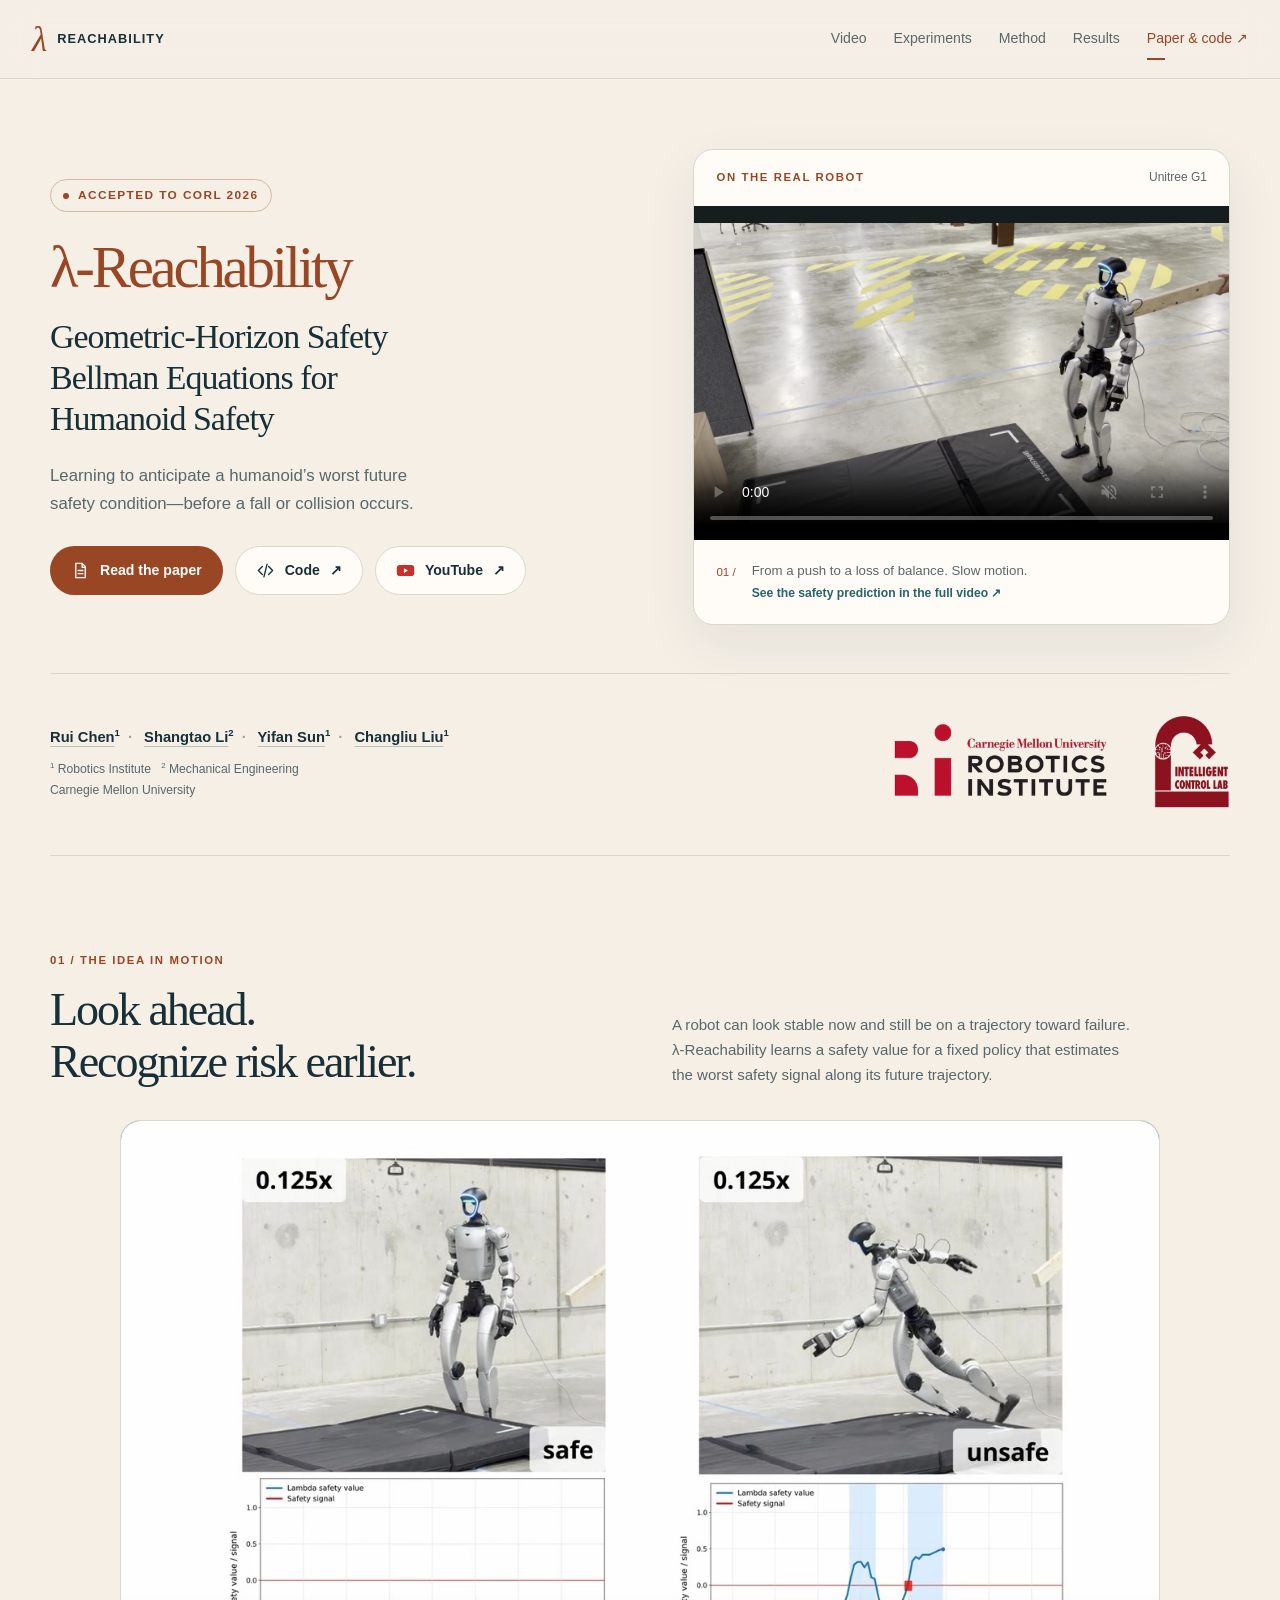
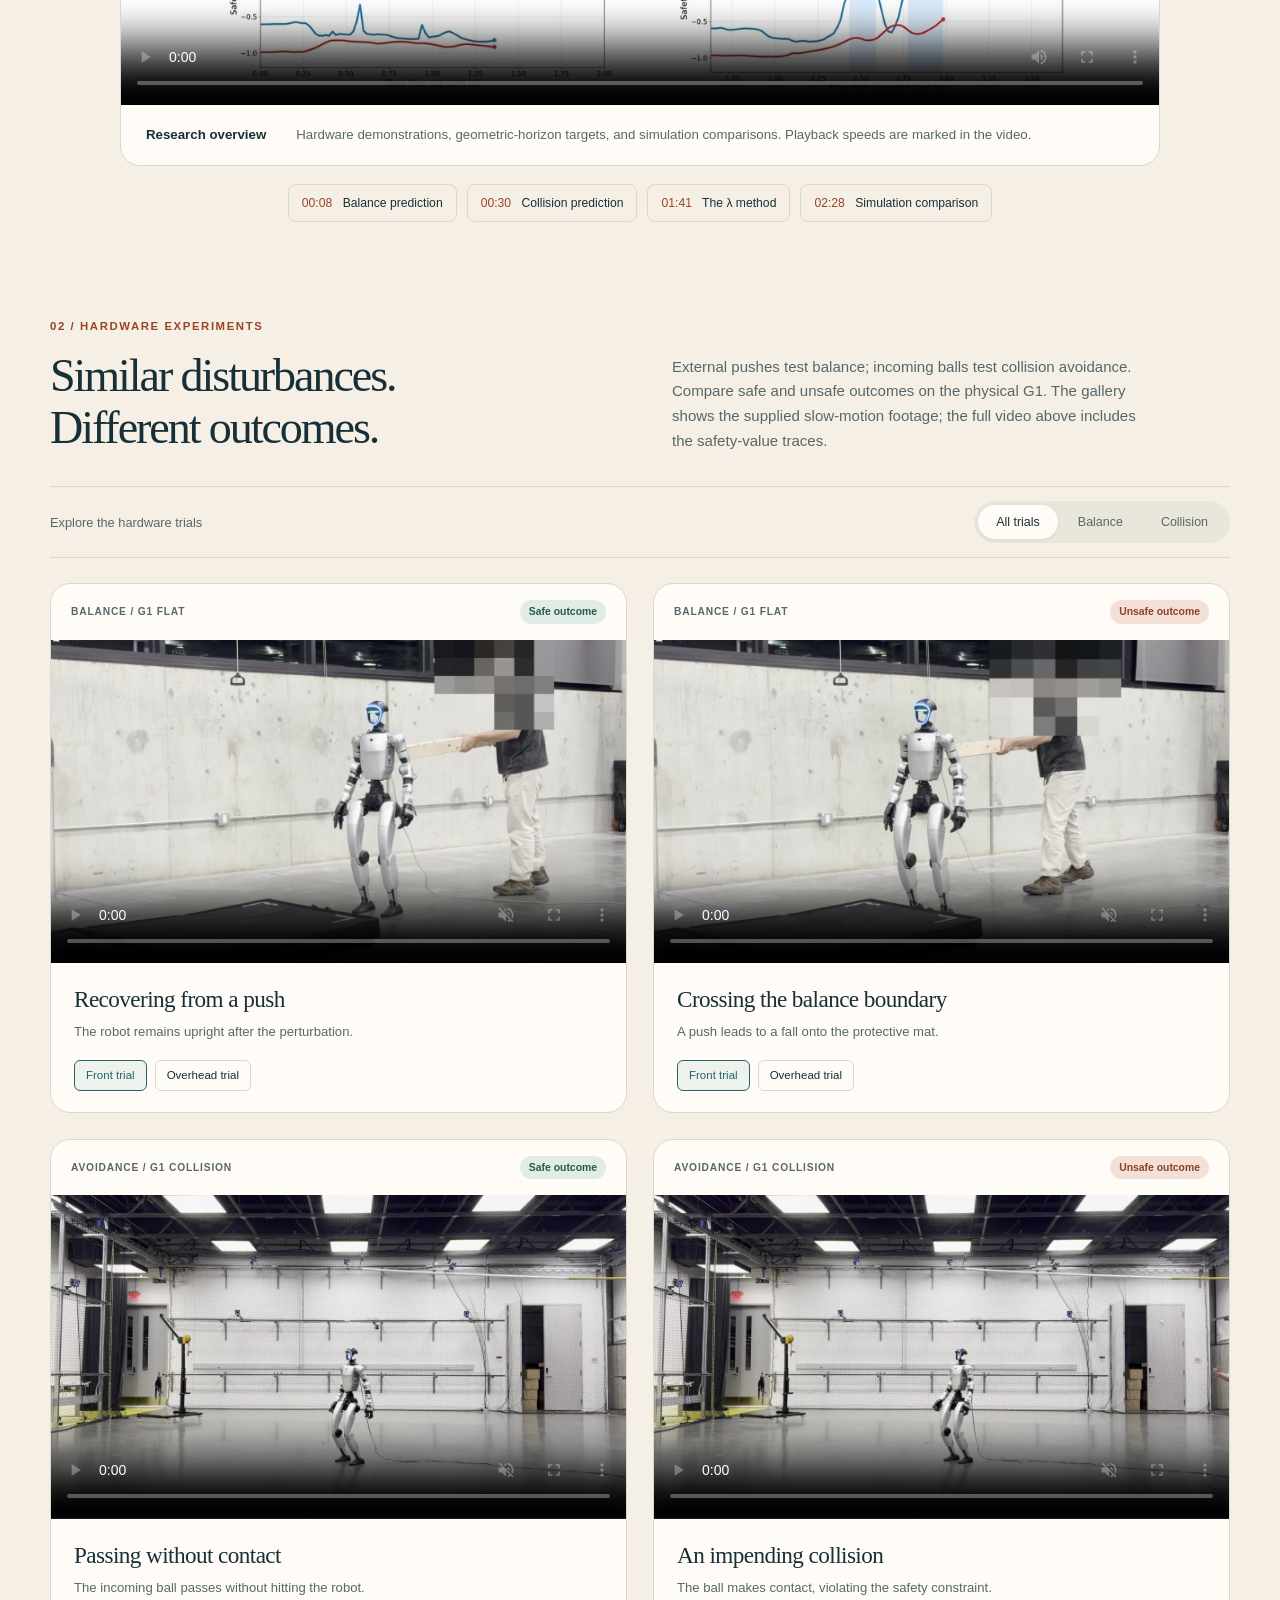
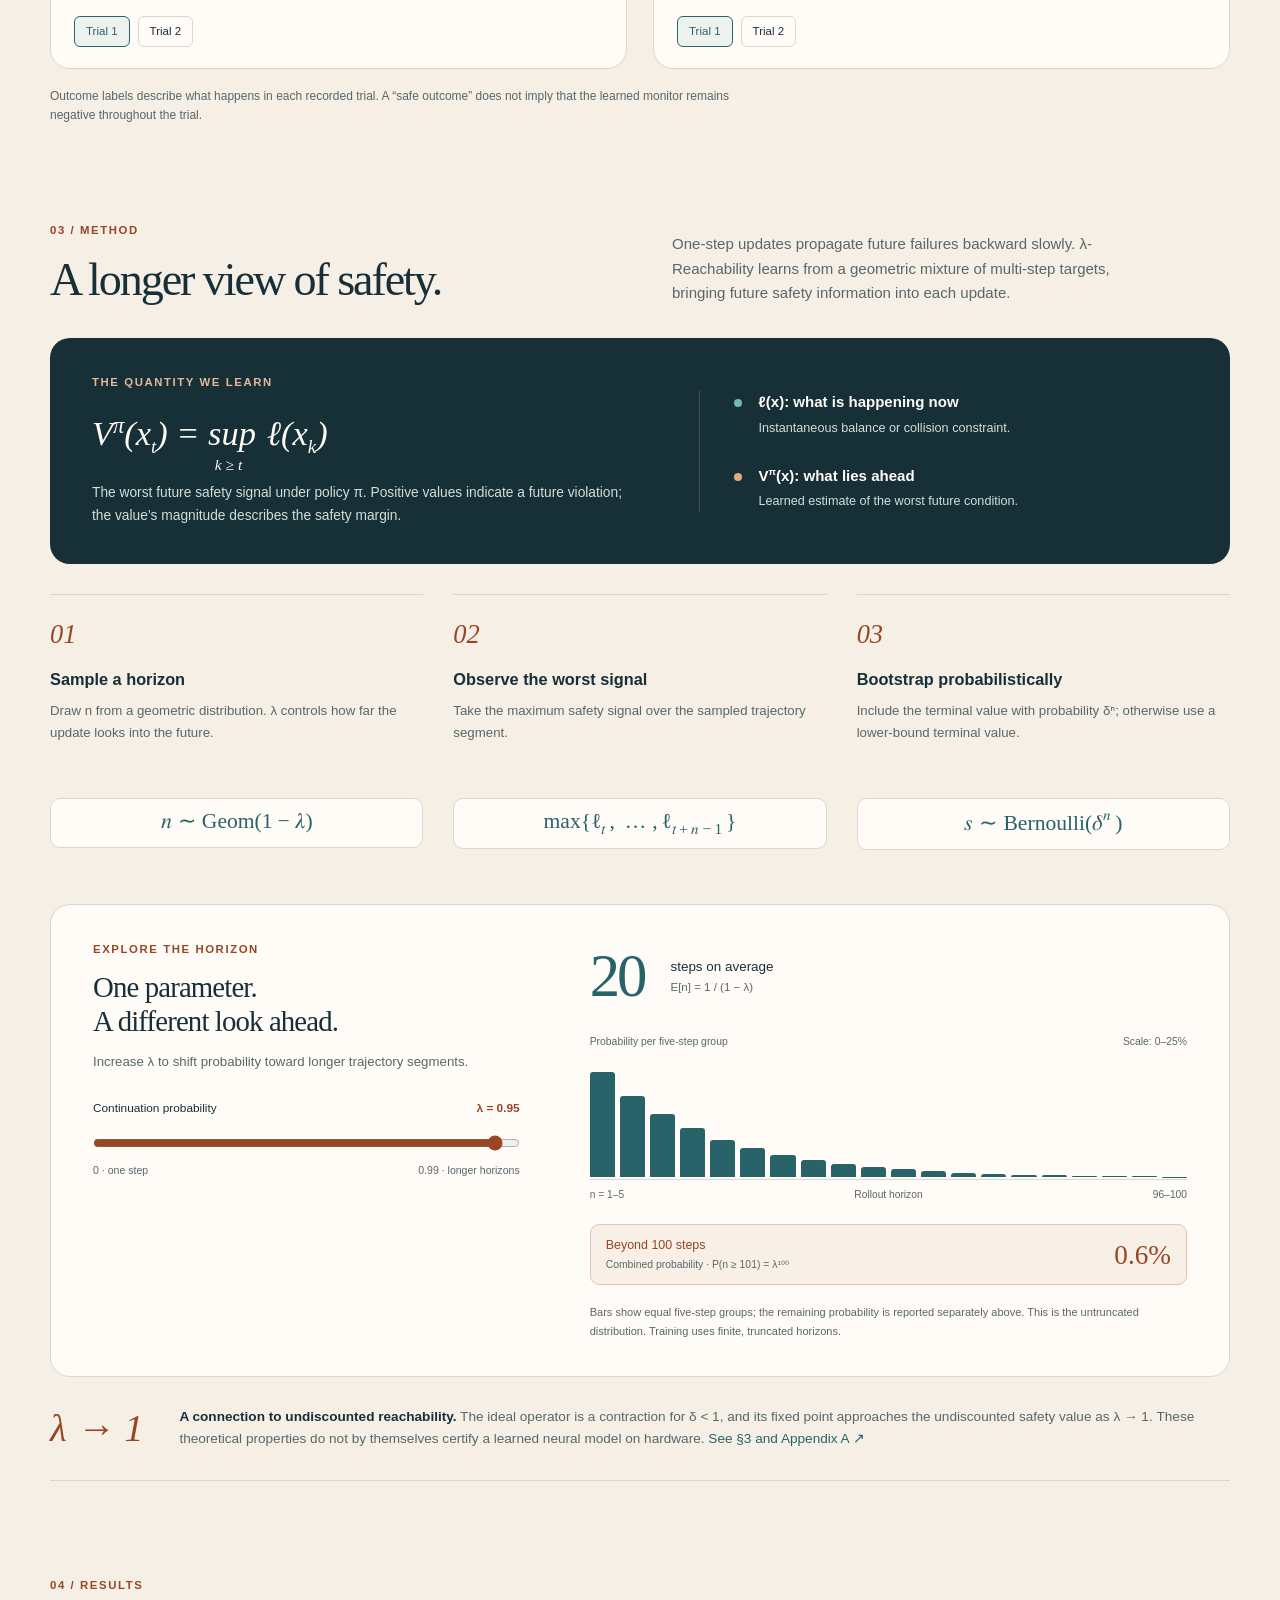
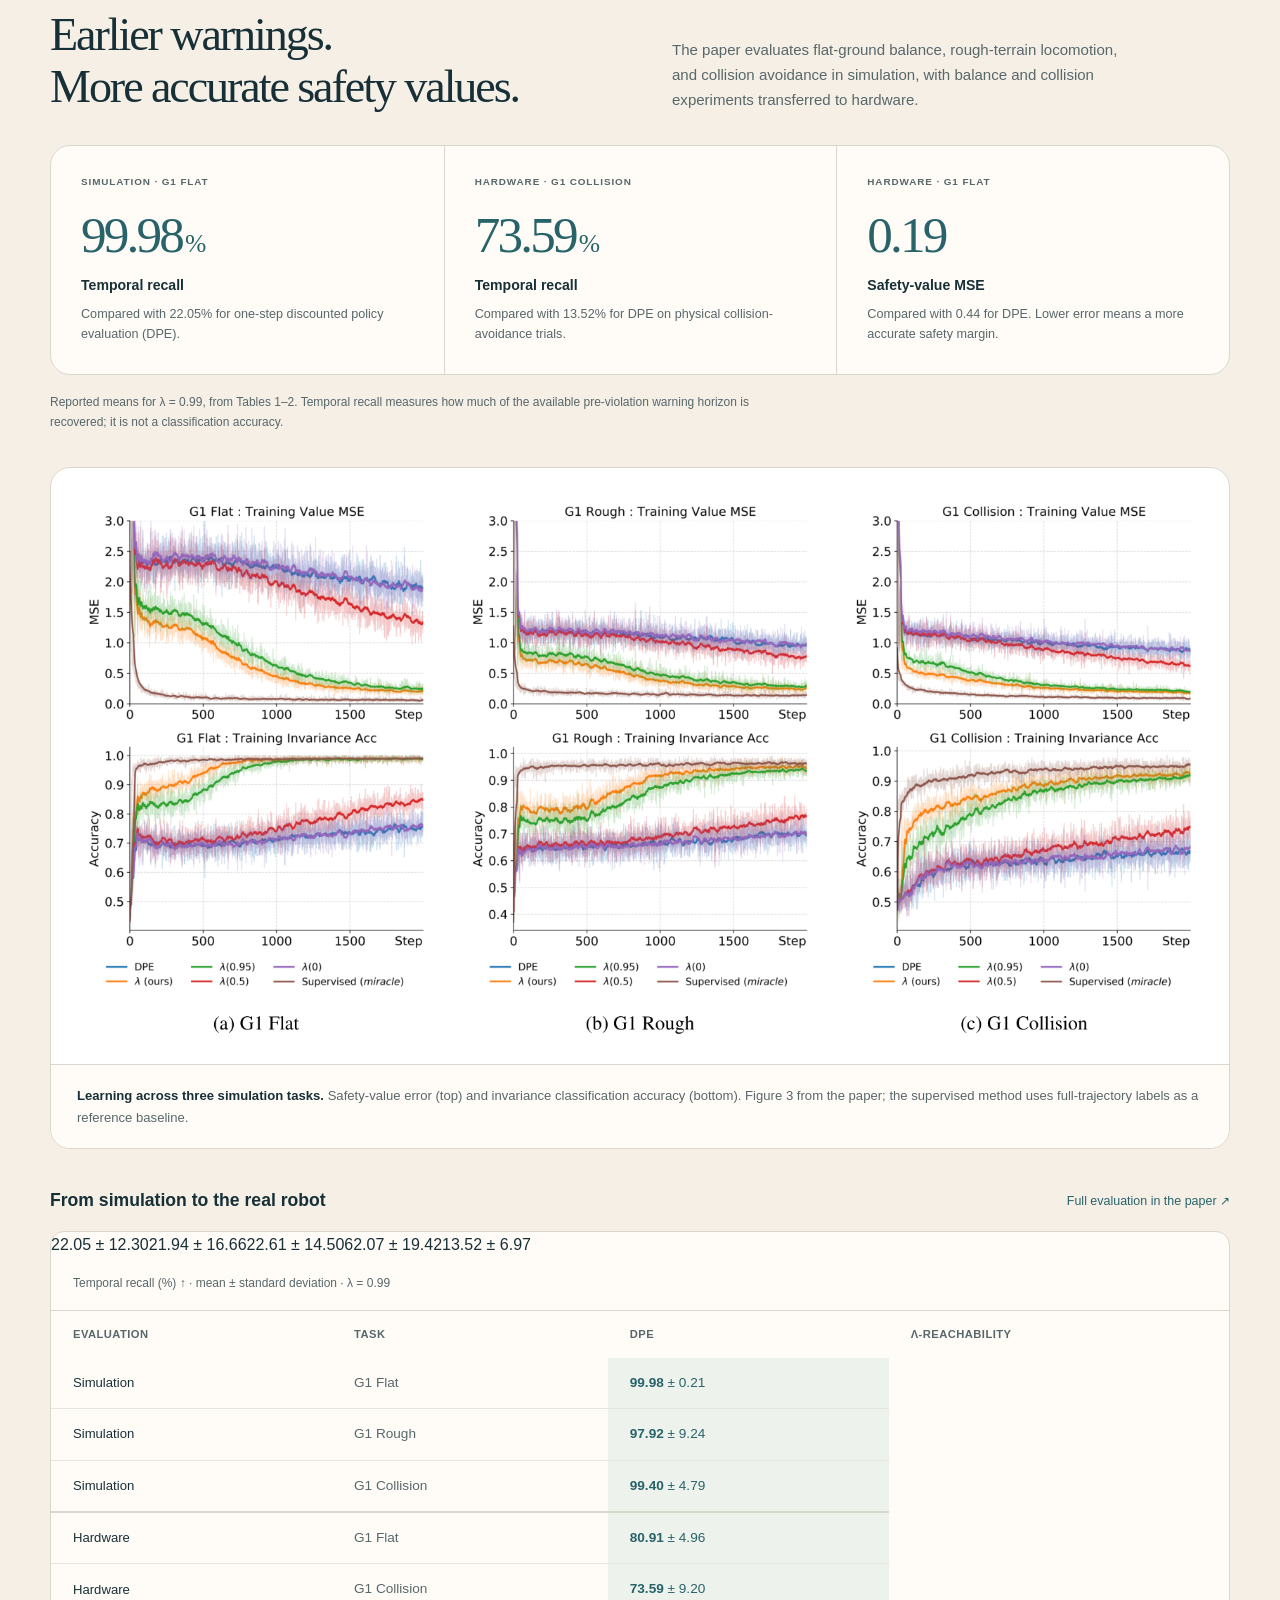
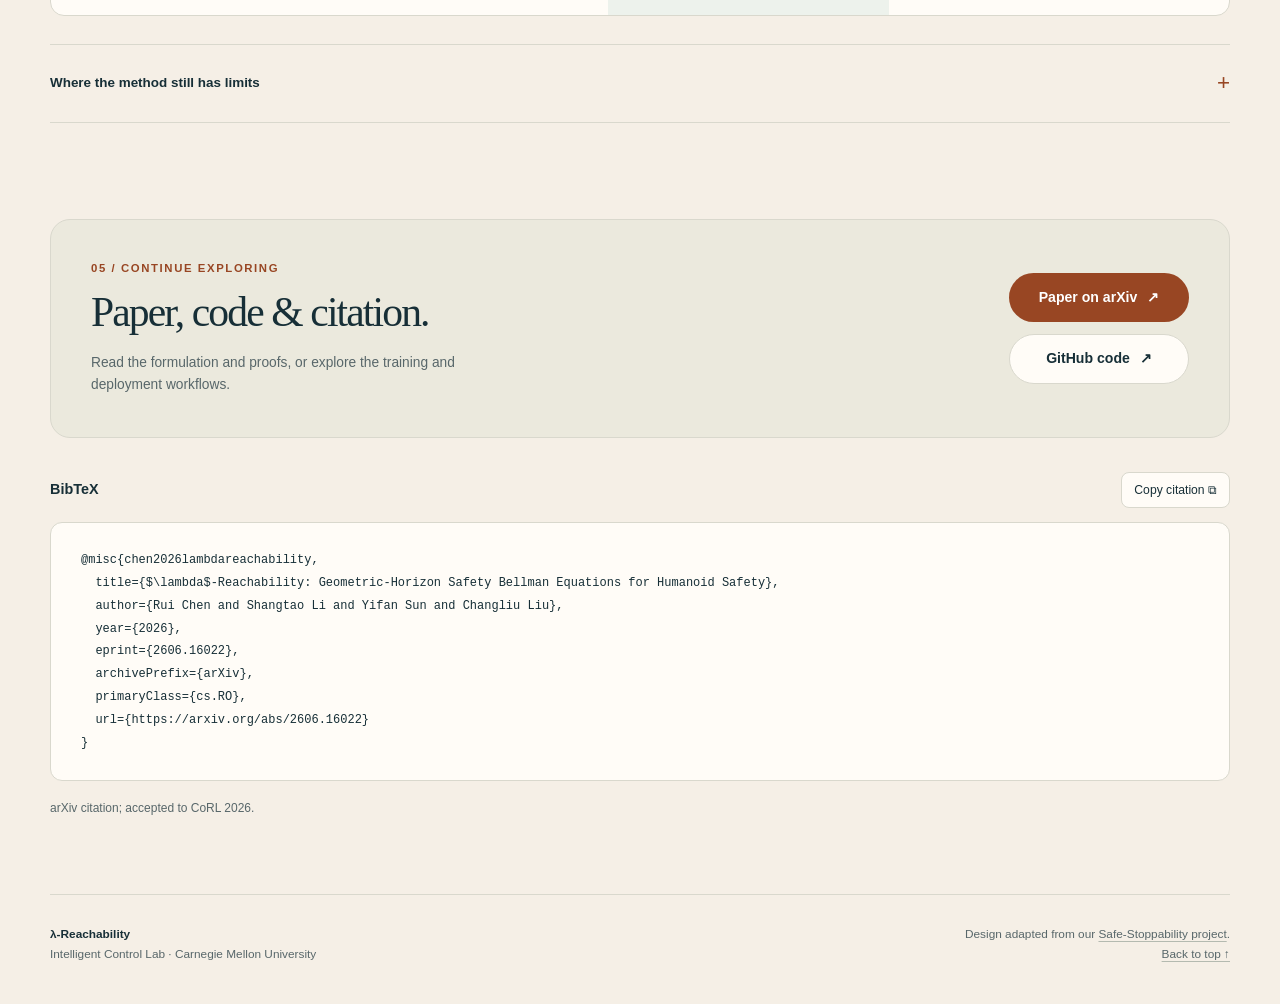
==== commit 1b0a561a: "Add YouTube video and author homepage links" ====
--- a/index.html
+++ b/index.html
@@ -12,10 +12,10 @@
   <meta property="og:type" content="website">
   <meta property="og:title" content="λ-Reachability · CoRL 2026">
   <meta property="og:description" content="Learning to anticipate humanoid safety violations with geometric-horizon safety Bellman equations.">
-  <meta property="og:image" content="https://intelligent-control-lab.github.io/lambda_reach/assets/posters/push-unsafe-1.jpg">
+  <meta property="og:image" content="https://intelligent-control-lab.github.io/lambda_reach/docs/assets/posters/push-unsafe-1.jpg">
   <meta property="og:image:alt" content="A Unitree G1 humanoid in a balance perturbation experiment">
   <meta name="twitter:card" content="summary_large_image">
-  <meta name="twitter:image" content="https://intelligent-control-lab.github.io/lambda_reach/assets/posters/push-unsafe-1.jpg">
+  <meta name="twitter:image" content="https://intelligent-control-lab.github.io/lambda_reach/docs/assets/posters/push-unsafe-1.jpg">
   <link rel="icon" href="./docs/assets/images/favicon.svg" type="image/svg+xml">
   <link rel="stylesheet" href="./docs/assets/css/site.css">
   <script defer src="./docs/assets/js/site.js"></script>
@@ -40,6 +40,7 @@
         <div class="actions">
           <a class="button primary" href="https://arxiv.org/pdf/2606.16022" target="_blank" rel="noopener noreferrer"><svg viewBox="0 0 24 24" aria-hidden="true"><path d="M14 3H6v18h12V7zM14 3v5h4M9 12h6M9 16h6"/></svg> Read the paper</a>
           <a class="button secondary" href="https://github.com/intelligent-control-lab/lambda_reach" target="_blank" rel="noopener noreferrer"><svg viewBox="0 0 24 24" aria-hidden="true"><path d="m8 7-5 5 5 5m8-10 5 5-5 5M14 4l-4 16"/></svg> Code <span aria-hidden="true">↗</span></a>
+          <a class="button secondary" href="https://www.youtube.com/watch?v=sW9JjJ73NJ4" target="_blank" rel="noopener noreferrer" aria-label="Watch the project video on YouTube"><svg class="youtube-icon" viewBox="0 0 24 24" aria-hidden="true"><rect x="1" y="5" width="22" height="14" rx="4" fill="#c4302b"/><path d="M10 9v6l5-3z" fill="#fff"/></svg> YouTube <span aria-hidden="true">↗</span></a>
         </div>
       </div>
       <figure class="hero-media">
@@ -53,7 +54,7 @@
     </div>
     <div class="hero-bottom">
       <div class="author-block">
-        <p class="authors">Rui Chen<sup>1</sup><span>·</span> Shangtao Li<sup>2</sup><span>·</span> Yifan Sun<sup>1</sup><span>·</span> Changliu Liu<sup>1</sup></p>
+        <p class="authors"><a href="https://ruichen.pub/" target="_blank" rel="noopener noreferrer">Rui Chen</a><sup>1</sup><span>·</span> <a href="https://shangtaoli.github.io/index.html" target="_blank" rel="noopener noreferrer">Shangtao Li</a><sup>2</sup><span>·</span> <a href="https://yifansun98.github.io/" target="_blank" rel="noopener noreferrer">Yifan Sun</a><sup>1</sup><span>·</span> <a href="https://icontrol.ri.cmu.edu/people/changliu.html" target="_blank" rel="noopener noreferrer">Changliu Liu</a><sup>1</sup></p>
         <p class="affiliations"><sup>1</sup> Robotics Institute &nbsp; <sup>2</sup> Mechanical Engineering<br>Carnegie Mellon University</p>
       </div>
       <div class="logos" aria-label="Research institutions">
--- a/docs/assets/css/site.css
+++ b/docs/assets/css/site.css
@@ -106,6 +106,10 @@
   stroke-linejoin:round
 }
 
+.youtube-icon {
+  stroke:none
+}
+
 .shell {
   width:min(1180px,calc(100% - 64px));
   margin-inline:auto
@@ -373,6 +377,17 @@
   line-height:1.9
 }
 
+.authors a {
+  text-decoration:underline;
+  text-decoration-color:#b3c4bb;
+  text-underline-offset:4px;
+  white-space:nowrap
+}
+
+.authors a:hover {
+  text-decoration-color:currentColor
+}
+
 .authors span {
   margin:0 8px;
   color:#9b9c92
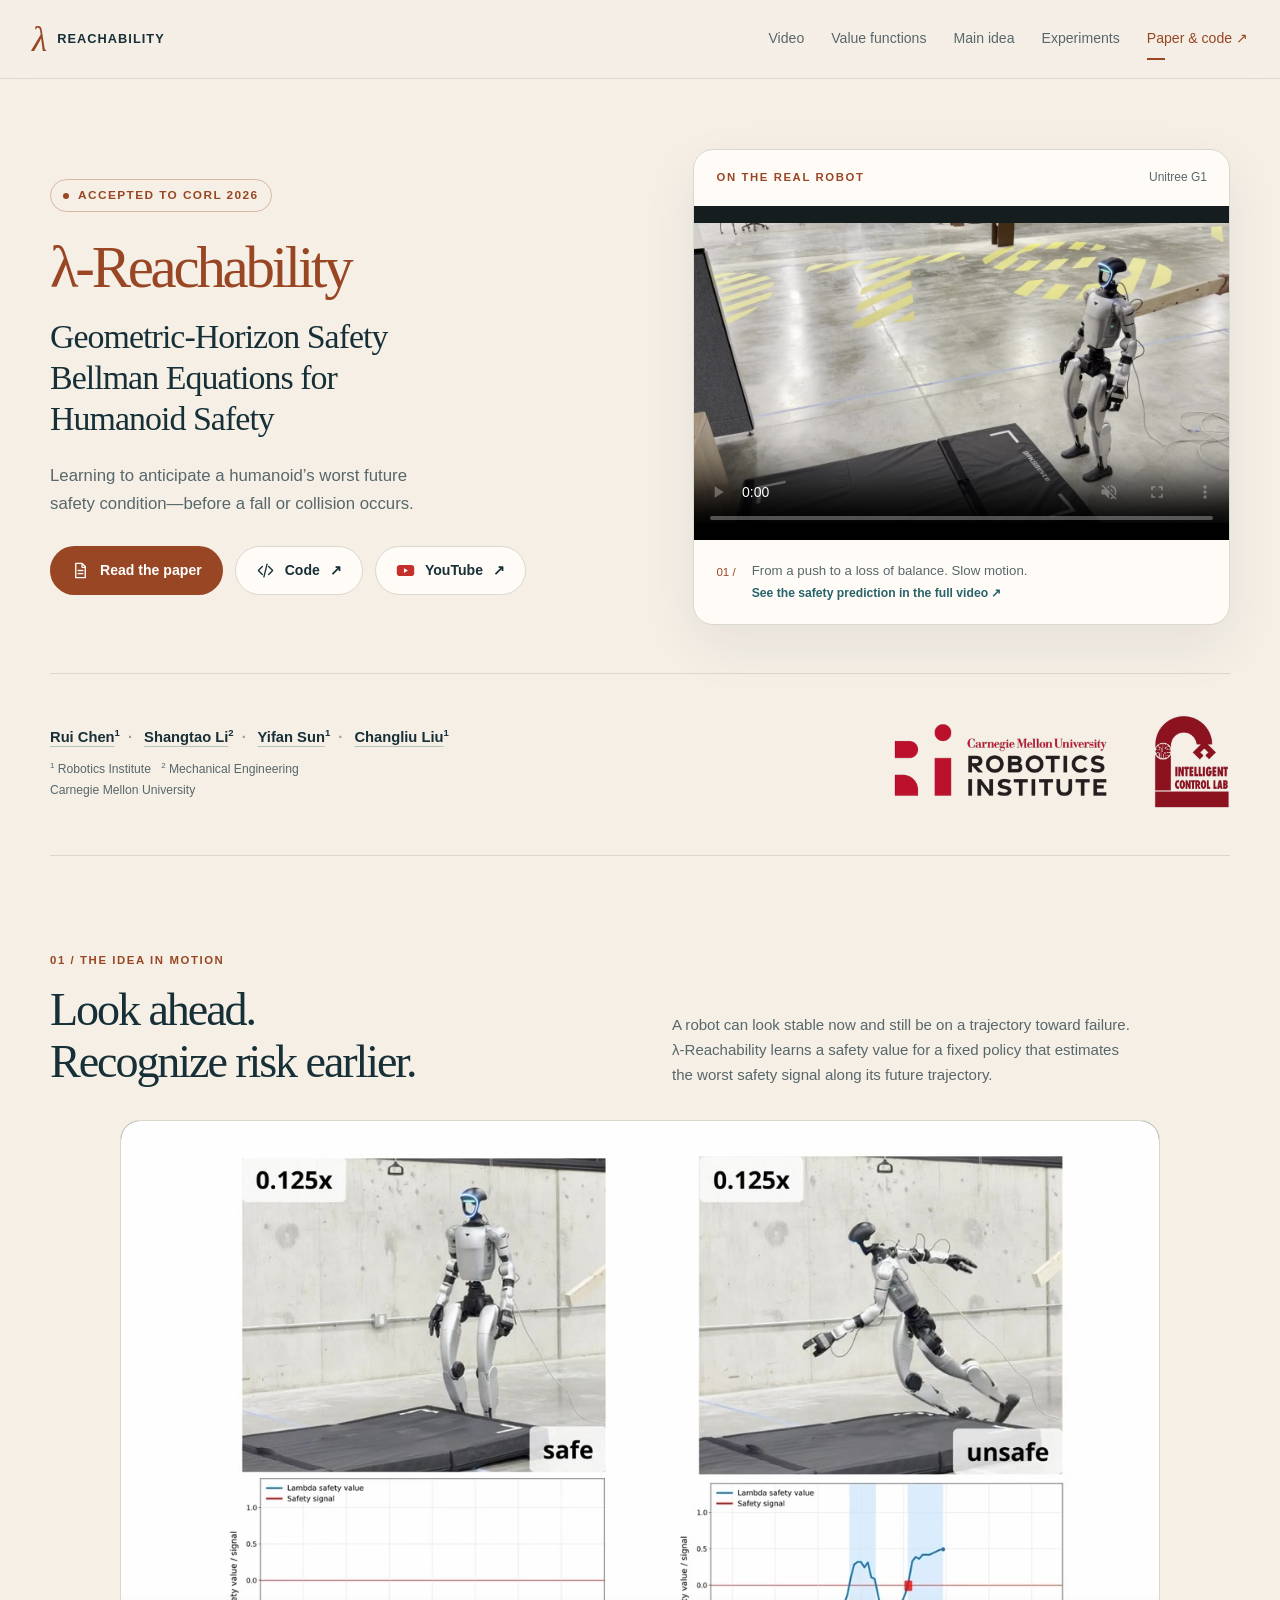
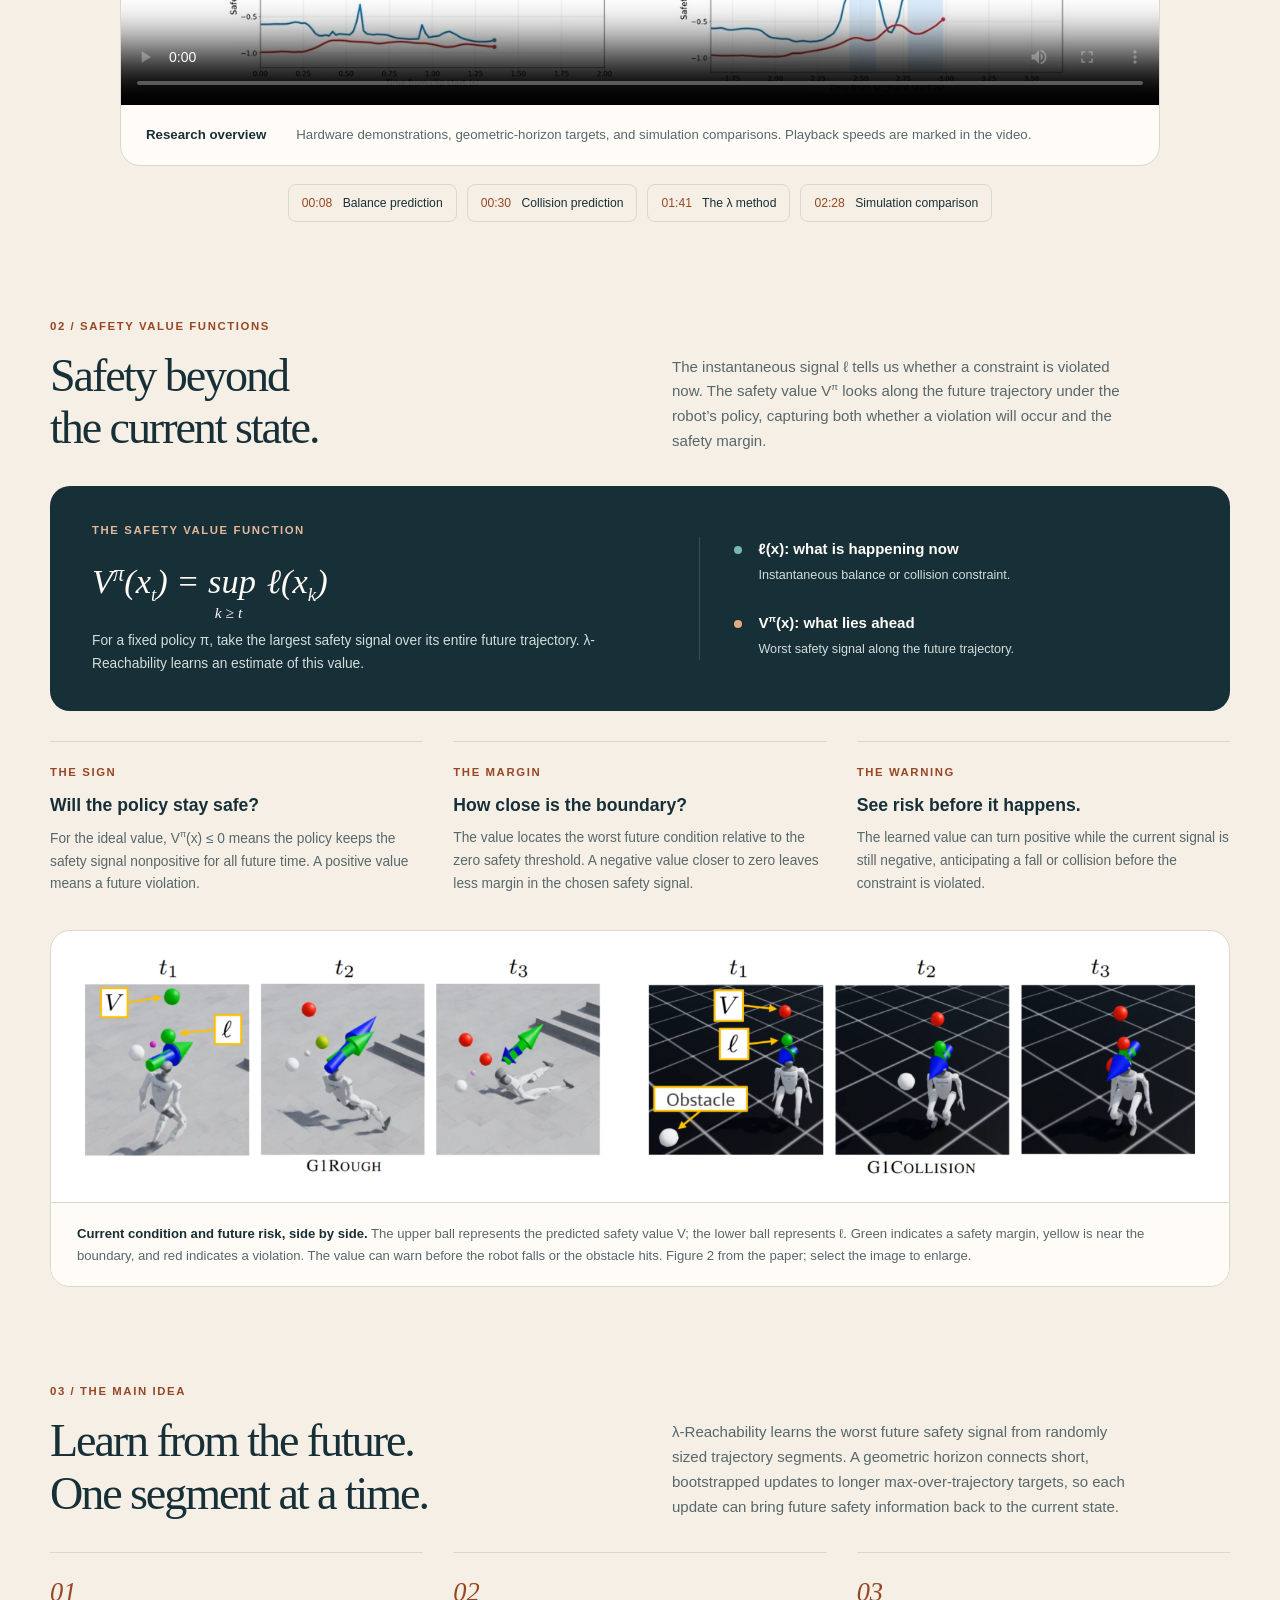
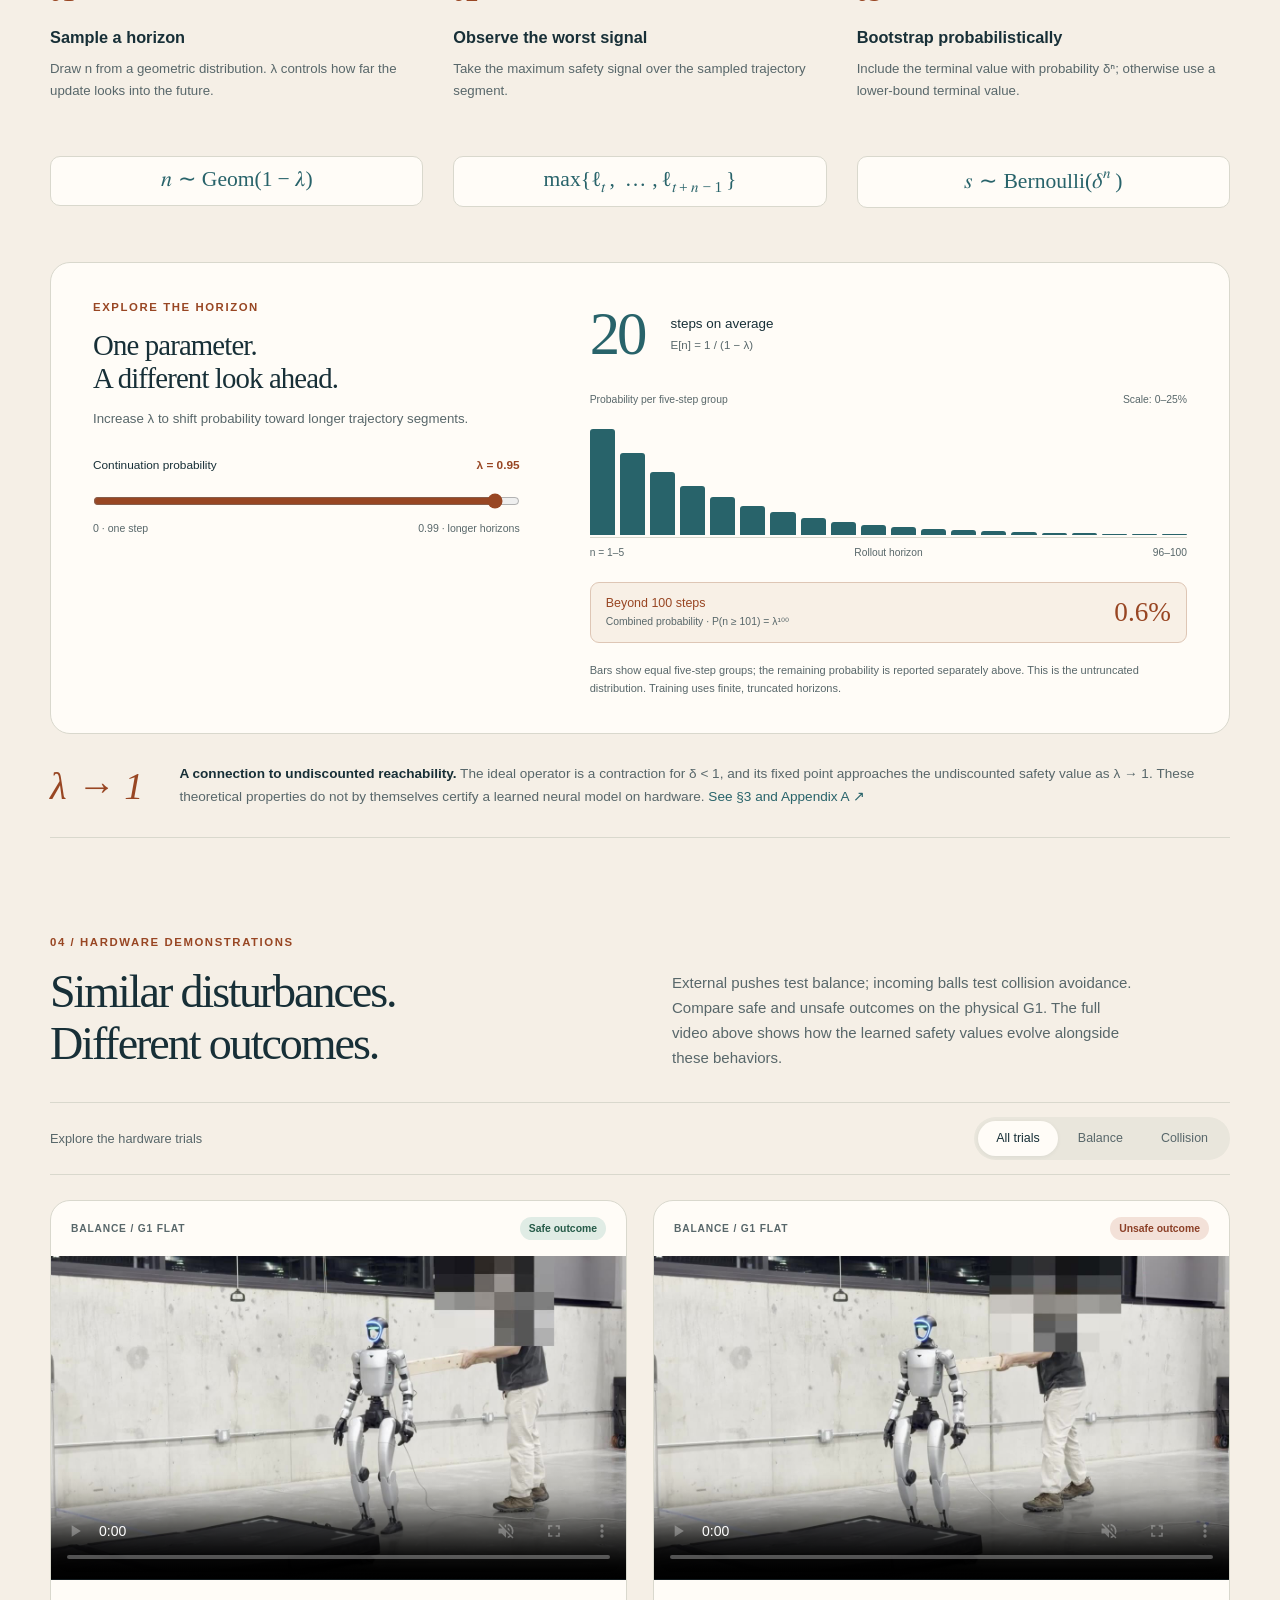
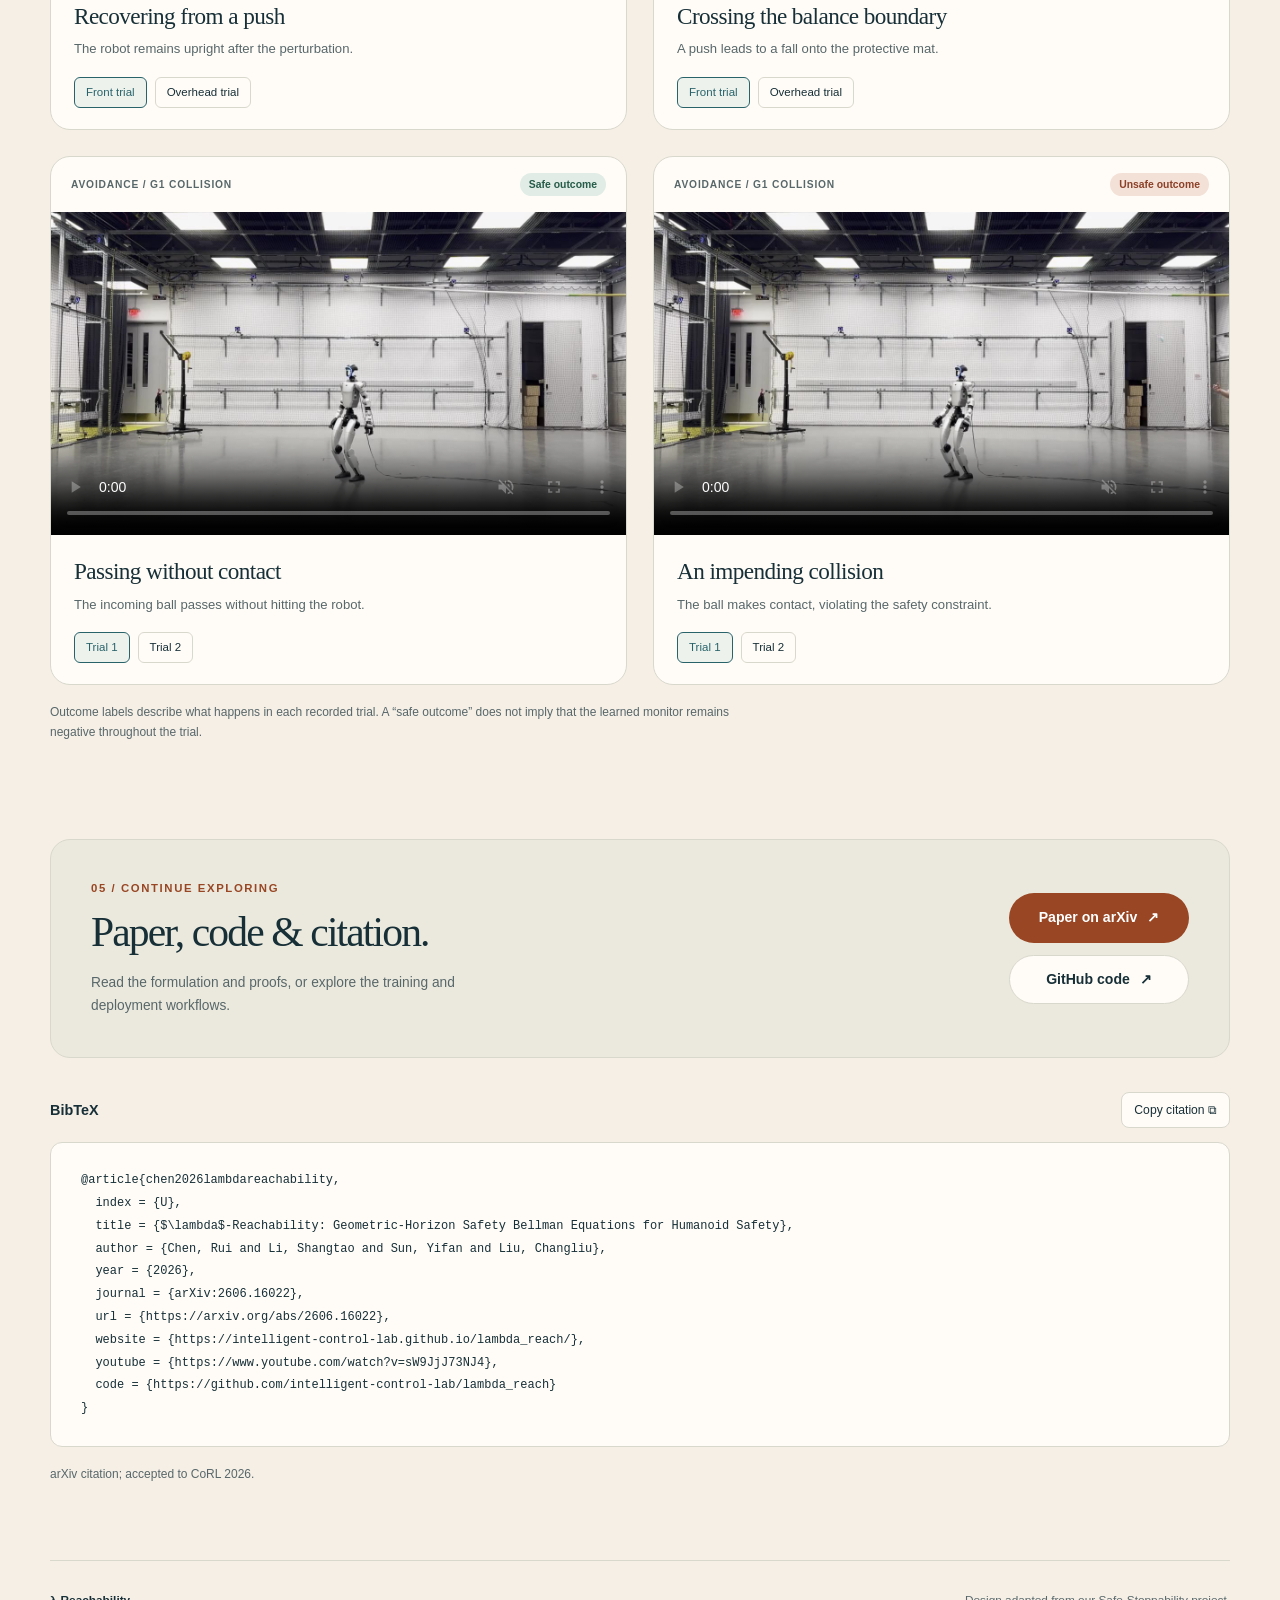
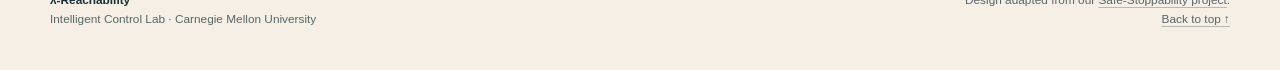
==== commit c6143873: "Focus project page on safety values and update citation" ====
--- a/index.html
+++ b/index.html
@@ -26,7 +26,7 @@
   <div class="header-inner">
     <a class="brand" href="#home"><span class="brand-symbol">λ</span> Reachability</a>
     <nav aria-label="Main navigation">
-      <a href="#video">Video</a><a href="#experiments">Experiments</a><a href="#method">Method</a><a href="#results">Results</a><a href="#paper">Paper &amp; code <span aria-hidden="true">↗</span></a>
+      <a href="#video">Video</a><a href="#values">Value functions</a><a href="#method">Main idea</a><a href="#experiments">Experiments</a><a href="#paper">Paper &amp; code <span aria-hidden="true">↗</span></a>
     </nav>
   </div>
 </header>
@@ -82,8 +82,43 @@
     </div>
   </section>
 
+  <section class="section shell" id="values" aria-labelledby="values-title">
+    <div class="section-heading"><div><p class="eyebrow">02 / Safety value functions</p><h2 id="values-title">Safety beyond<br>the current state.</h2></div><p>The instantaneous signal ℓ tells us whether a constraint is violated now. The safety value V<sup>π</sup> looks along the future trajectory under the robot’s policy, capturing both whether a violation will occur and the safety margin.</p></div>
+    <div class="method-intro">
+      <div><span class="eyebrow">The safety value function</span><p class="equation" aria-label="V pi of x t equals the supremum of ell of x k, over k greater than or equal to t">V<sup>π</sup>(x<sub>t</sub>) = sup<sub class="under">k ≥ t</sub> ℓ(x<sub>k</sub>)</p><p>For a fixed policy π, take the largest safety signal over its entire future trajectory. λ-Reachability learns an estimate of this value.</p></div>
+      <div class="signal-legend"><p><span class="signal-dot teal"></span><strong>ℓ(x): what is happening now</strong><span>Instantaneous balance or collision constraint.</span></p><p><span class="signal-dot rust"></span><strong>V<sup>π</sup>(x): what lies ahead</strong><span>Worst safety signal along the future trajectory.</span></p></div>
+    </div>
+    <div class="value-notes">
+      <article><p class="eyebrow">The sign</p><h3>Will the policy stay safe?</h3><p>For the ideal value, V<sup>π</sup>(x) ≤ 0 means the policy keeps the safety signal nonpositive for all future time. A positive value means a future violation.</p></article>
+      <article><p class="eyebrow">The margin</p><h3>How close is the boundary?</h3><p>The value locates the worst future condition relative to the zero safety threshold. A negative value closer to zero leaves less margin in the chosen safety signal.</p></article>
+      <article><p class="eyebrow">The warning</p><h3>See risk before it happens.</h3><p>The learned value can turn positive while the current signal is still negative, anticipating a fall or collision before the constraint is violated.</p></article>
+    </div>
+    <figure class="paper-figure"><a href="./docs/assets/images/simulation-tasks.png" target="_blank" rel="noopener noreferrer" aria-label="Open the safety signal and value illustration at full size"><img src="./docs/assets/images/simulation-tasks.png" alt="Rough-terrain and collision-avoidance sequences from paper Figure 2. The upper ball shows the predicted safety value V, and the lower ball shows the current safety signal ell. The value turns red before the current signal does." width="1600" height="316" loading="lazy"></a><figcaption><strong>Current condition and future risk, side by side.</strong> The upper ball represents the predicted safety value V; the lower ball represents ℓ. Green indicates a safety margin, yellow is near the boundary, and red indicates a violation. The value can warn before the robot falls or the obstacle hits. Figure 2 from the paper; select the image to enlarge.</figcaption></figure>
+  </section>
+
+  <section class="section shell" id="method" aria-labelledby="method-title">
+    <div class="section-heading"><div><p class="eyebrow">03 / The main idea</p><h2 id="method-title">Learn from the future.<br>One segment at a time.</h2></div><p>λ-Reachability learns the worst future safety signal from randomly sized trajectory segments. A geometric horizon connects short, bootstrapped updates to longer max-over-trajectory targets, so each update can bring future safety information back to the current state.</p></div>
+    <ol class="steps">
+      <li><span class="step-number">01</span><h3>Sample a horizon</h3><p>Draw n from a geometric distribution. λ controls how far the update looks into the future.</p><div class="step-equation"><math xmlns="http://www.w3.org/1998/Math/MathML" display="block" aria-label="n follows a geometric distribution with parameter one minus lambda"><mi>n</mi><mo>∼</mo><mi mathvariant="normal">Geom</mi><mo>(</mo><mn>1</mn><mo>−</mo><mi>λ</mi><mo>)</mo></math></div></li>
+      <li><span class="step-number">02</span><h3>Observe the worst signal</h3><p>Take the maximum safety signal over the sampled trajectory segment.</p><div class="step-equation"><math xmlns="http://www.w3.org/1998/Math/MathML" display="block" aria-label="Maximum of ell t through ell t plus n minus one"><mi mathvariant="normal">max</mi><mo>{</mo><msub><mi>ℓ</mi><mi>t</mi></msub><mo>,</mo><mo>…</mo><mo>,</mo><msub><mi>ℓ</mi><mrow><mi>t</mi><mo>+</mo><mi>n</mi><mo>−</mo><mn>1</mn></mrow></msub><mo>}</mo></math></div></li>
+      <li><span class="step-number">03</span><h3>Bootstrap probabilistically</h3><p>Include the terminal value with probability δⁿ; otherwise use a lower-bound terminal value.</p><div class="step-equation"><math xmlns="http://www.w3.org/1998/Math/MathML" display="block" aria-label="s follows a Bernoulli distribution with probability delta to the n"><mi>s</mi><mo>∼</mo><mi mathvariant="normal">Bernoulli</mi><mo>(</mo><msup><mi>δ</mi><mi>n</mi></msup><mo>)</mo></math></div></li>
+    </ol>
+    <div class="horizon-panel">
+      <div class="horizon-copy"><p class="eyebrow">Explore the horizon</p><h3>One parameter. <br>A different look ahead.</h3><p>Increase λ to shift probability toward longer trajectory segments.</p><label for="lambda-slider">Continuation probability <strong id="lambda-value">λ = 0.95</strong></label><input id="lambda-slider" type="range" min="0" max="99" value="95" step="1" aria-describedby="horizon-caveat"><div class="range-labels"><span>0 · one step</span><span>0.99 · longer horizons</span></div></div>
+      <div class="horizon-visual">
+        <div class="horizon-stat"><output id="horizon-value" for="lambda-slider">20</output><div>steps on average<span>E[n] = 1 / (1 − λ)</span></div></div>
+        <div class="distribution-heading"><span>Probability per five-step group</span><output id="distribution-scale" for="lambda-slider">Scale: 0–25%</output></div>
+        <div class="distribution" id="distribution" role="img" aria-label="Geometric horizon probabilities in equal five-step groups, from 1 to 100 steps"></div>
+        <div class="distribution-axis"><span>n = 1–5</span><span>Rollout horizon</span><span>96–100</span></div>
+        <div class="distribution-tail"><p>Beyond 100 steps<span>Combined probability · P(n ≥ 101) = λ¹⁰⁰</span></p><output id="tail-probability" for="lambda-slider" aria-label="Probability of a horizon beyond 100 steps">0.6%</output></div>
+        <p id="horizon-caveat">Bars show equal five-step groups; the remaining probability is reported separately above. This is the untruncated distribution. Training uses finite, truncated horizons.</p>
+      </div>
+    </div>
+    <div class="theory-note"><span class="theory-symbol" aria-hidden="true">λ → 1</span><p><strong>A connection to undiscounted reachability.</strong> The ideal operator is a contraction for δ &lt; 1, and its fixed point approaches the undiscounted safety value as λ → 1. These theoretical properties do not by themselves certify a learned neural model on hardware. <a href="https://arxiv.org/pdf/2606.16022#page=4" target="_blank" rel="noopener noreferrer">See §3 and Appendix A <span aria-hidden="true">↗</span></a></p></div>
+  </section>
+
   <section class="section shell" id="experiments" aria-labelledby="experiments-title">
-    <div class="section-heading"><div><p class="eyebrow">02 / Hardware experiments</p><h2 id="experiments-title">Similar disturbances.<br>Different outcomes.</h2></div><p>External pushes test balance; incoming balls test collision avoidance. Compare safe and unsafe outcomes on the physical G1. The gallery shows the supplied slow-motion footage; the full video above includes the safety-value traces.</p></div>
+    <div class="section-heading"><div><p class="eyebrow">04 / Hardware demonstrations</p><h2 id="experiments-title">Similar disturbances.<br>Different outcomes.</h2></div><p>External pushes test balance; incoming balls test collision avoidance. Compare safe and unsafe outcomes on the physical G1. The full video above shows how the learned safety values evolve alongside these behaviors.</p></div>
     <div class="gallery-toolbar"><span>Explore the hardware trials</span><div class="segmented" role="group" aria-label="Filter experiments"><button type="button" class="is-active" data-filter="all" aria-pressed="true">All trials</button><button type="button" data-filter="push" aria-pressed="false">Balance</button><button type="button" data-filter="avoid" aria-pressed="false">Collision</button></div></div>
     <div class="experiment-grid">
       <article class="experiment-card" data-task="push">
@@ -110,62 +145,19 @@
     <p class="note">Outcome labels describe what happens in each recorded trial. A “safe outcome” does not imply that the learned monitor remains negative throughout the trial.</p>
   </section>
 
-  <section class="section shell" id="method" aria-labelledby="method-title">
-    <div class="section-heading"><div><p class="eyebrow">03 / Method</p><h2 id="method-title">A longer view of safety.</h2></div><p>One-step updates propagate future failures backward slowly. λ-Reachability learns from a geometric mixture of multi-step targets, bringing future safety information into each update.</p></div>
-    <div class="method-intro">
-      <div><span class="eyebrow">The quantity we learn</span><p class="equation" aria-label="V pi of x t equals the supremum of ell of x k, over k greater than or equal to t">V<sup>π</sup>(x<sub>t</sub>) = sup<sub class="under">k ≥ t</sub> ℓ(x<sub>k</sub>)</p><p>The worst future safety signal under policy π. Positive values indicate a future violation; the value’s magnitude describes the safety margin.</p></div>
-      <div class="signal-legend"><p><span class="signal-dot teal"></span><strong>ℓ(x): what is happening now</strong><span>Instantaneous balance or collision constraint.</span></p><p><span class="signal-dot rust"></span><strong>V<sup>π</sup>(x): what lies ahead</strong><span>Learned estimate of the worst future condition.</span></p></div>
-    </div>
-    <ol class="steps">
-      <li><span class="step-number">01</span><h3>Sample a horizon</h3><p>Draw n from a geometric distribution. λ controls how far the update looks into the future.</p><div class="step-equation"><math xmlns="http://www.w3.org/1998/Math/MathML" display="block" aria-label="n follows a geometric distribution with parameter one minus lambda"><mi>n</mi><mo>∼</mo><mi mathvariant="normal">Geom</mi><mo>(</mo><mn>1</mn><mo>−</mo><mi>λ</mi><mo>)</mo></math></div></li>
-      <li><span class="step-number">02</span><h3>Observe the worst signal</h3><p>Take the maximum safety signal over the sampled trajectory segment.</p><div class="step-equation"><math xmlns="http://www.w3.org/1998/Math/MathML" display="block" aria-label="Maximum of ell t through ell t plus n minus one"><mi mathvariant="normal">max</mi><mo>{</mo><msub><mi>ℓ</mi><mi>t</mi></msub><mo>,</mo><mo>…</mo><mo>,</mo><msub><mi>ℓ</mi><mrow><mi>t</mi><mo>+</mo><mi>n</mi><mo>−</mo><mn>1</mn></mrow></msub><mo>}</mo></math></div></li>
-      <li><span class="step-number">03</span><h3>Bootstrap probabilistically</h3><p>Include the terminal value with probability δⁿ; otherwise use a lower-bound terminal value.</p><div class="step-equation"><math xmlns="http://www.w3.org/1998/Math/MathML" display="block" aria-label="s follows a Bernoulli distribution with probability delta to the n"><mi>s</mi><mo>∼</mo><mi mathvariant="normal">Bernoulli</mi><mo>(</mo><msup><mi>δ</mi><mi>n</mi></msup><mo>)</mo></math></div></li>
-    </ol>
-    <div class="horizon-panel">
-      <div class="horizon-copy"><p class="eyebrow">Explore the horizon</p><h3>One parameter. <br>A different look ahead.</h3><p>Increase λ to shift probability toward longer trajectory segments.</p><label for="lambda-slider">Continuation probability <strong id="lambda-value">λ = 0.95</strong></label><input id="lambda-slider" type="range" min="0" max="99" value="95" step="1" aria-describedby="horizon-caveat"><div class="range-labels"><span>0 · one step</span><span>0.99 · longer horizons</span></div></div>
-      <div class="horizon-visual">
-        <div class="horizon-stat"><output id="horizon-value" for="lambda-slider">20</output><div>steps on average<span>E[n] = 1 / (1 − λ)</span></div></div>
-        <div class="distribution-heading"><span>Probability per five-step group</span><output id="distribution-scale" for="lambda-slider">Scale: 0–25%</output></div>
-        <div class="distribution" id="distribution" role="img" aria-label="Geometric horizon probabilities in equal five-step groups, from 1 to 100 steps"></div>
-        <div class="distribution-axis"><span>n = 1–5</span><span>Rollout horizon</span><span>96–100</span></div>
-        <div class="distribution-tail"><p>Beyond 100 steps<span>Combined probability · P(n ≥ 101) = λ¹⁰⁰</span></p><output id="tail-probability" for="lambda-slider" aria-label="Probability of a horizon beyond 100 steps">0.6%</output></div>
-        <p id="horizon-caveat">Bars show equal five-step groups; the remaining probability is reported separately above. This is the untruncated distribution. Training uses finite, truncated horizons.</p>
-      </div>
-    </div>
-    <div class="theory-note"><span class="theory-symbol" aria-hidden="true">λ → 1</span><p><strong>A connection to undiscounted reachability.</strong> The ideal operator is a contraction for δ &lt; 1, and its fixed point approaches the undiscounted safety value as λ → 1. These theoretical properties do not by themselves certify a learned neural model on hardware. <a href="https://arxiv.org/pdf/2606.16022#page=4" target="_blank" rel="noopener noreferrer">See §3 and Appendix A <span aria-hidden="true">↗</span></a></p></div>
-  </section>
-
-  <section class="section shell" id="results" aria-labelledby="results-title">
-    <div class="section-heading"><div><p class="eyebrow">04 / Results</p><h2 id="results-title">Earlier warnings.<br>More accurate safety values.</h2></div><p>The paper evaluates flat-ground balance, rough-terrain locomotion, and collision avoidance in simulation, with balance and collision experiments transferred to hardware.</p></div>
-    <div class="metrics">
-      <article><span class="eyebrow">Simulation · G1 Flat</span><strong>99.98<span>%</span></strong><h3>Temporal recall</h3><p>Compared with 22.05% for one-step discounted policy evaluation (DPE).</p></article>
-      <article><span class="eyebrow">Hardware · G1 Collision</span><strong>73.59<span>%</span></strong><h3>Temporal recall</h3><p>Compared with 13.52% for DPE on physical collision-avoidance trials.</p></article>
-      <article><span class="eyebrow">Hardware · G1 Flat</span><strong>0.19</strong><h3>Safety-value MSE</h3><p>Compared with 0.44 for DPE. Lower error means a more accurate safety margin.</p></article>
-    </div>
-    <p class="note">Reported means for λ = 0.99, from Tables 1–2. Temporal recall measures how much of the available pre-violation warning horizon is recovered; it is not a classification accuracy.</p>
-    <figure class="paper-figure"><img src="./docs/assets/images/training-curves.png" alt="Paper Figure 3: safety-value MSE decreases and invariant-state classification accuracy increases faster with lambda 0.99 and 0.95 than with one-step DPE across G1 Flat, G1 Rough, and G1 Collision." width="1608" height="780" loading="lazy"><figcaption><strong>Learning across three simulation tasks.</strong> Safety-value error (top) and invariance classification accuracy (bottom). Figure 3 from the paper; the supervised method uses full-trajectory labels as a reference baseline.</figcaption></figure>
-    <div class="table-heading"><h3>From simulation to the real robot</h3><a href="https://arxiv.org/pdf/2606.16022#page=7" target="_blank" rel="noopener noreferrer">Full evaluation in the paper <span aria-hidden="true">↗</span></a></div>
-    <div class="table-scroll" role="region" aria-label="Temporal recall comparison" tabindex="0"><table><caption>Temporal recall (%) ↑ · mean ± standard deviation · λ = 0.99</caption><thead><tr><th scope="col">Evaluation</th><th scope="col">Task</th><th scope="col">DPE</th><th scope="col">λ-Reachability</th></tr></thead><tbody>
-      <tr><th scope="row">Simulation</th><td>G1 Flat</td><span>22.05</span> ± 12.30</td><td class="ours"><strong>99.98</strong> ± 0.21</td></tr>
-      <tr><th scope="row">Simulation</th><td>G1 Rough</td><span>21.94</span> ± 16.66</td><td class="ours"><strong>97.92</strong> ± 9.24</td></tr>
-      <tr><th scope="row">Simulation</th><td>G1 Collision</td><span>22.61</span> ± 14.50</td><td class="ours"><strong>99.40</strong> ± 4.79</td></tr>
-      <tr class="hardware-row"><th scope="row">Hardware</th><td>G1 Flat</td><span>62.07</span> ± 19.42</td><td class="ours"><strong>80.91</strong> ± 4.96</td></tr>
-      <tr><th scope="row">Hardware</th><td>G1 Collision</td><span>13.52</span> ± 6.97</td><td class="ours"><strong>73.59</strong> ± 9.20</td></tr>
-    </tbody></table></div>
-    <details class="limitations"><summary>Where the method still has limits <span aria-hidden="true">+</span></summary><div><p>Finite rollouts require truncated horizon sampling, which can bias the learning target. Longer horizons can also be less robust to noisy real observations: on hardware balance trials, shorter λ settings perform better on some metrics. The work learns safety values for a fixed policy; it does not synthesize a new safety controller.</p><a href="https://arxiv.org/pdf/2606.16022#page=8" target="_blank" rel="noopener noreferrer">Read the limitations and discussion in §5–6 <span aria-hidden="true">↗</span></a></div></details>
-  </section>
-
   <section class="section shell paper-section" id="paper" aria-labelledby="paper-title">
     <div class="paper-banner"><div><p class="eyebrow">05 / Continue exploring</p><h2 id="paper-title">Paper, code &amp; citation.</h2><p>Read the formulation and proofs, or explore the training and deployment workflows.</p></div><div class="actions"><a class="button primary" href="https://arxiv.org/abs/2606.16022" target="_blank" rel="noopener noreferrer">Paper on arXiv <span aria-hidden="true">↗</span></a><a class="button secondary" href="https://github.com/intelligent-control-lab/lambda_reach" target="_blank" rel="noopener noreferrer">GitHub code <span aria-hidden="true">↗</span></a></div></div>
     <div class="citation-heading"><h3>BibTeX</h3><button id="copy-citation" type="button">Copy citation <span aria-hidden="true">⧉</span></button></div>
-    <pre id="citation"><code>@misc{chen2026lambdareachability,
-  title={$\lambda$-Reachability: Geometric-Horizon Safety Bellman Equations for Humanoid Safety},
-  author={Rui Chen and Shangtao Li and Yifan Sun and Changliu Liu},
-  year={2026},
-  eprint={2606.16022},
-  archivePrefix={arXiv},
-  primaryClass={cs.RO},
-  url={https://arxiv.org/abs/2606.16022}
+    <pre id="citation"><code>@article{chen2026lambdareachability,
+  index = {U},
+  title = {$\lambda$-Reachability: Geometric-Horizon Safety Bellman Equations for Humanoid Safety},
+  author = {Chen, Rui and Li, Shangtao and Sun, Yifan and Liu, Changliu},
+  year = {2026},
+  journal = {arXiv:2606.16022},
+  url = {https://arxiv.org/abs/2606.16022},
+  website = {https://intelligent-control-lab.github.io/lambda_reach/},
+  youtube = {https://www.youtube.com/watch?v=sW9JjJ73NJ4},
+  code = {https://github.com/intelligent-control-lab/lambda_reach}
 }</code></pre>
     <p class="note" id="copy-status" role="status" aria-live="polite">arXiv citation; accepted to CoRL 2026.</p>
   </section>
--- a/docs/assets/css/site.css
+++ b/docs/assets/css/site.css
@@ -709,6 +709,26 @@
   background:#e3aa85
 }
 
+.value-notes {
+  display:grid;
+  grid-template-columns:repeat(3,1fr);
+  gap:30px;
+  margin-top:30px
+}
+
+.value-notes article {
+  padding-top:22px;
+  border-top:1px solid var(--line)
+}
+
+.value-notes h3 {
+  margin:12px 0 10px
+}
+
+.value-notes p:not(.eyebrow) {
+  font-size:.86rem
+}
+
 .steps {
   list-style:none;
   margin:30px 0;
@@ -932,52 +952,6 @@
   white-space:nowrap
 }
 
-.metrics {
-  display:grid;
-  grid-template-columns:repeat(3,1fr);
-  border:1px solid var(--line);
-  border-radius:var(--radius);
-  background:var(--paper);
-  overflow:hidden
-}
-
-.metrics article {
-  padding:29px 30px
-}
-
-.metrics article+article {
-  border-left:1px solid var(--line)
-}
-
-.metrics .eyebrow {
-  font-size:.62rem;
-  letter-spacing:.09em;
-  color:var(--muted)
-}
-
-.metrics strong {
-  display:block;
-  color:var(--teal);
-  font:400 clamp(2.3rem,4vw,3.75rem)/1.15 var(--serif);
-  letter-spacing:-.055em;
-  margin:16px 0 11px
-}
-
-.metrics strong span {
-  font-size:.5em;
-  margin-left:3px
-}
-
-.metrics h3 {
-  font-size:.88rem;
-  font-weight:650
-}
-
-.metrics p {
-  font-size:.79rem;
-  margin-top:9px
-}
-
 .paper-figure {
   margin-top:34px;
   border:1px solid var(--line);
@@ -1002,120 +976,6 @@
 
 .paper-figure strong {
   color:var(--ink)
-}
-
-.table-heading {
-  display:flex;
-  justify-content:space-between;
-  align-items:center;
-  gap:20px;
-  margin:40px 0 18px
-}
-
-.table-heading a {
-  font-size:.78rem;
-  color:var(--teal)
-}
-
-.table-scroll {
-  overflow-x:auto;
-  border:1px solid var(--line);
-  border-radius:14px;
-  background:var(--paper)
-}
-
-table {
-  width:100%;
-  border-collapse:collapse;
-  text-align:left;
-  font-size:.85rem;
-  font-variant-numeric:tabular-nums;
-  white-space:nowrap
-}
-
-caption {
-  text-align:left;
-  color:var(--muted);
-  padding:16px 22px;
-  font-size:.75rem;
-  border-bottom:1px solid var(--line)
-}
-
-th,td {
-  padding:14px 22px;
-  border-bottom:1px solid #e7e6dc
-}
-
-thead th {
-  color:var(--muted);
-  font-size:.7rem;
-  font-weight:650;
-  text-transform:uppercase;
-  letter-spacing:.04em
-}
-
-tbody th {
-  font-size:.82rem;
-  font-weight:500
-}
-
-tbody td {
-  color:var(--muted)
-}
-
-td.ours {
-  background:#edf2ec;
-  color:var(--teal)
-}
-
-tr:last-child th,tr:last-child td {
-  border-bottom:0
-}
-
-.hardware-row th,.hardware-row td {
-  border-top:2px solid var(--line)
-}
-
-.limitations {
-  border-block:1px solid var(--line);
-  margin-top:28px
-}
-
-.limitations summary {
-  display:flex;
-  align-items:center;
-  justify-content:space-between;
-  list-style:none;
-  padding:20px 0;
-  font-size:.84rem;
-  font-weight:650;
-  cursor:pointer
-}
-
-.limitations summary::-webkit-details-marker {
-  display:none
-}
-
-.limitations summary span {
-  font-size:1.4rem;
-  font-weight:400;
-  color:var(--rust)
-}
-
-.limitations[open] summary span {
-  transform:rotate(45deg)
-}
-
-.limitations>div {
-  max-width:95ch;
-  padding-bottom:22px;
-  font-size:.85rem
-}
-
-.limitations a {
-  display:inline-block;
-  color:var(--teal);
-  margin-top:9px
 }
 
 .paper-banner {
@@ -1263,10 +1123,6 @@
     padding:30px
   }
 
-  .metrics article {
-    padding:24px
-  }
-
   .experiment-top {
     padding:14px
   }
@@ -1429,6 +1285,11 @@
     margin-top:18px
   }
 
+  .value-notes {
+    grid-template-columns:1fr;
+    gap:22px
+  }
+
   .steps {
     gap:22px
   }
@@ -1475,32 +1336,6 @@
 
   .theory-note p {
     font-size:.78rem
-  }
-
-  .metrics article {
-    padding:20px
-  }
-
-  .metrics .eyebrow {
-    font-size:.56rem
-  }
-
-  .metrics strong {
-    font-size:2.5rem
-  }
-
-  .metrics h3 {
-    font-size:.77rem
-  }
-
-  .metrics p {
-    font-size:.7rem
-  }
-
-  .table-heading {
-    align-items:flex-start;
-    flex-direction:column;
-    gap:8px
   }
 
   .paper-banner {
@@ -1713,36 +1548,6 @@
     white-space:normal
   }
 
-  .metrics {
-    grid-template-columns:1fr
-  }
-
-  .metrics article {
-    padding:23px 26px
-  }
-
-  .metrics article+article {
-    border-left:0;
-    border-top:1px solid var(--line)
-  }
-
-  .metrics .eyebrow {
-    font-size:.64rem
-  }
-
-  .metrics strong {
-    font-size:3.45rem;
-    margin:9px 0
-  }
-
-  .metrics h3 {
-    font-size:.87rem
-  }
-
-  .metrics p {
-    font-size:.8rem
-  }
-
   .note {
     font-size:.72rem
   }
@@ -1753,19 +1558,6 @@
 
   .paper-figure img {
     padding:4px
-  }
-
-  .table-heading h3 {
-    font-size:.98rem
-  }
-
-  th,td {
-    padding:12px 16px
-  }
-
-  caption {
-    padding:14px 16px;
-    font-size:.65rem
   }
 
   .paper-banner {
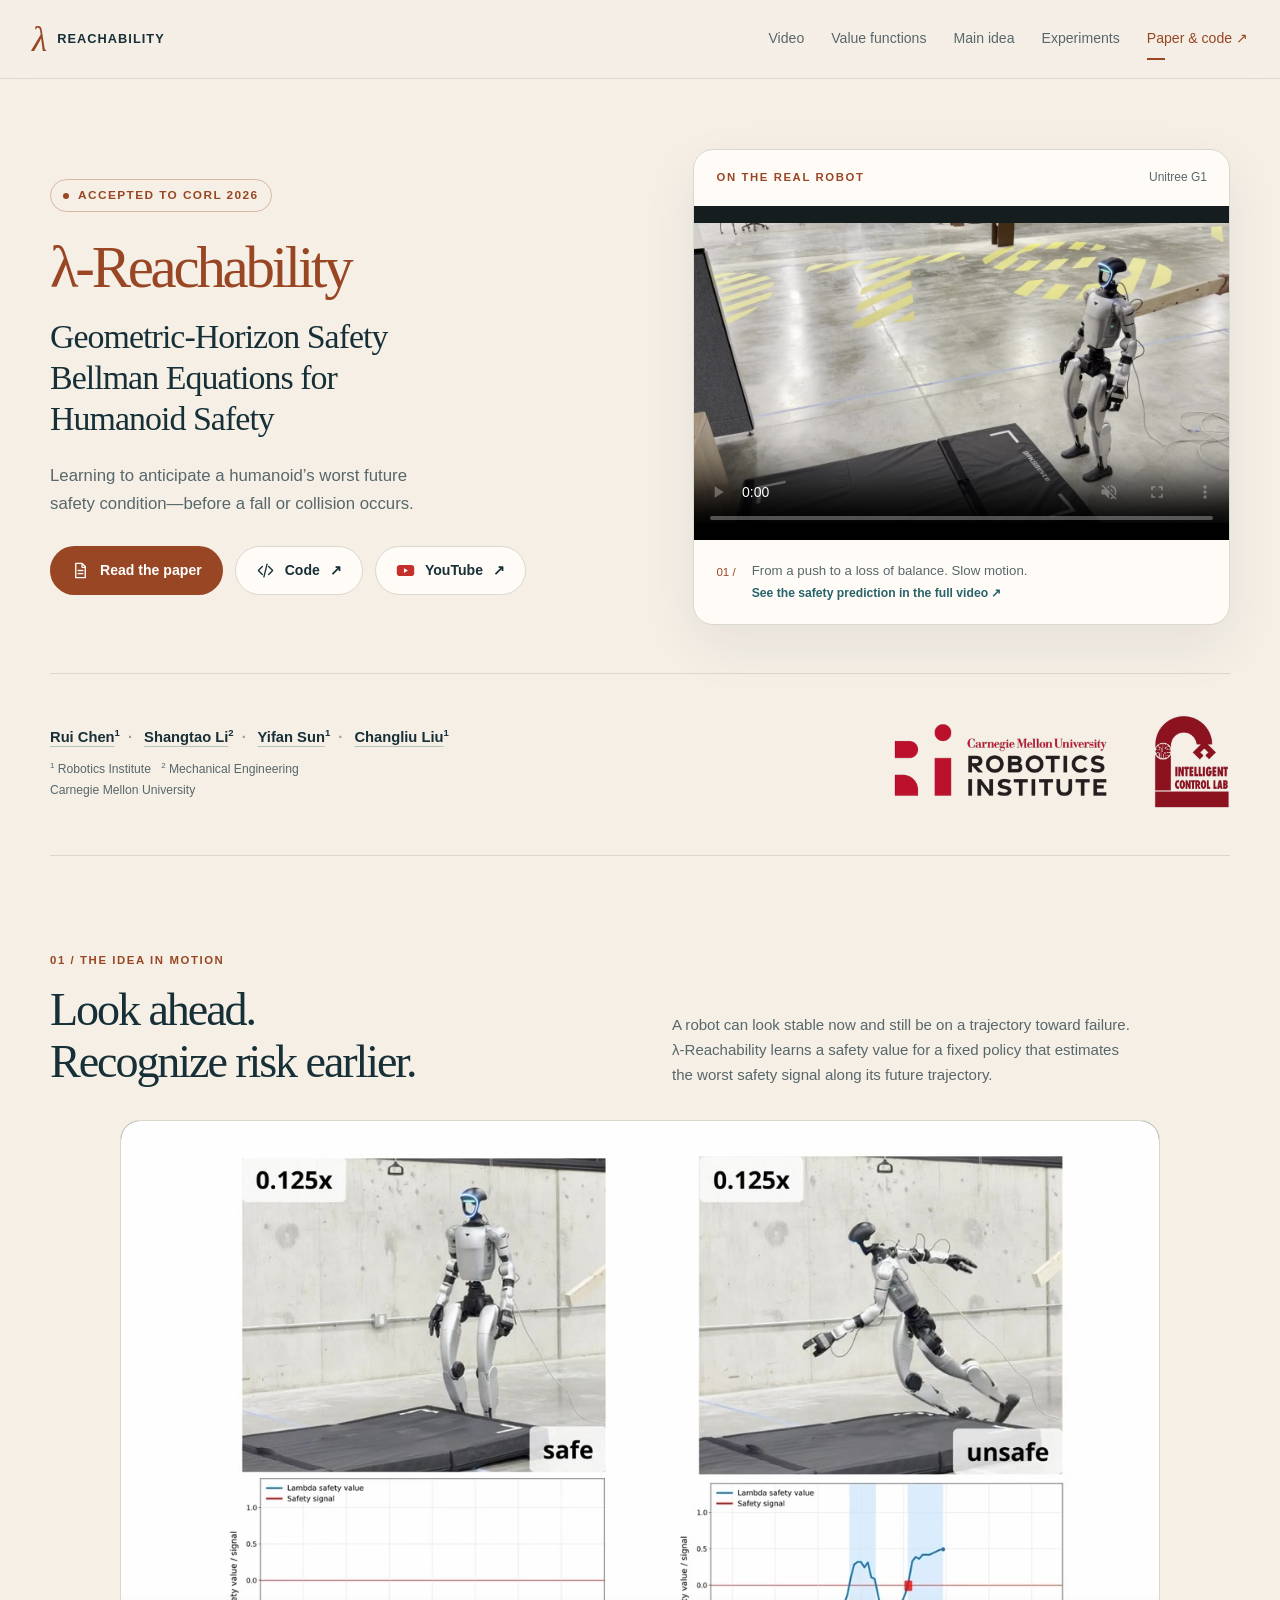
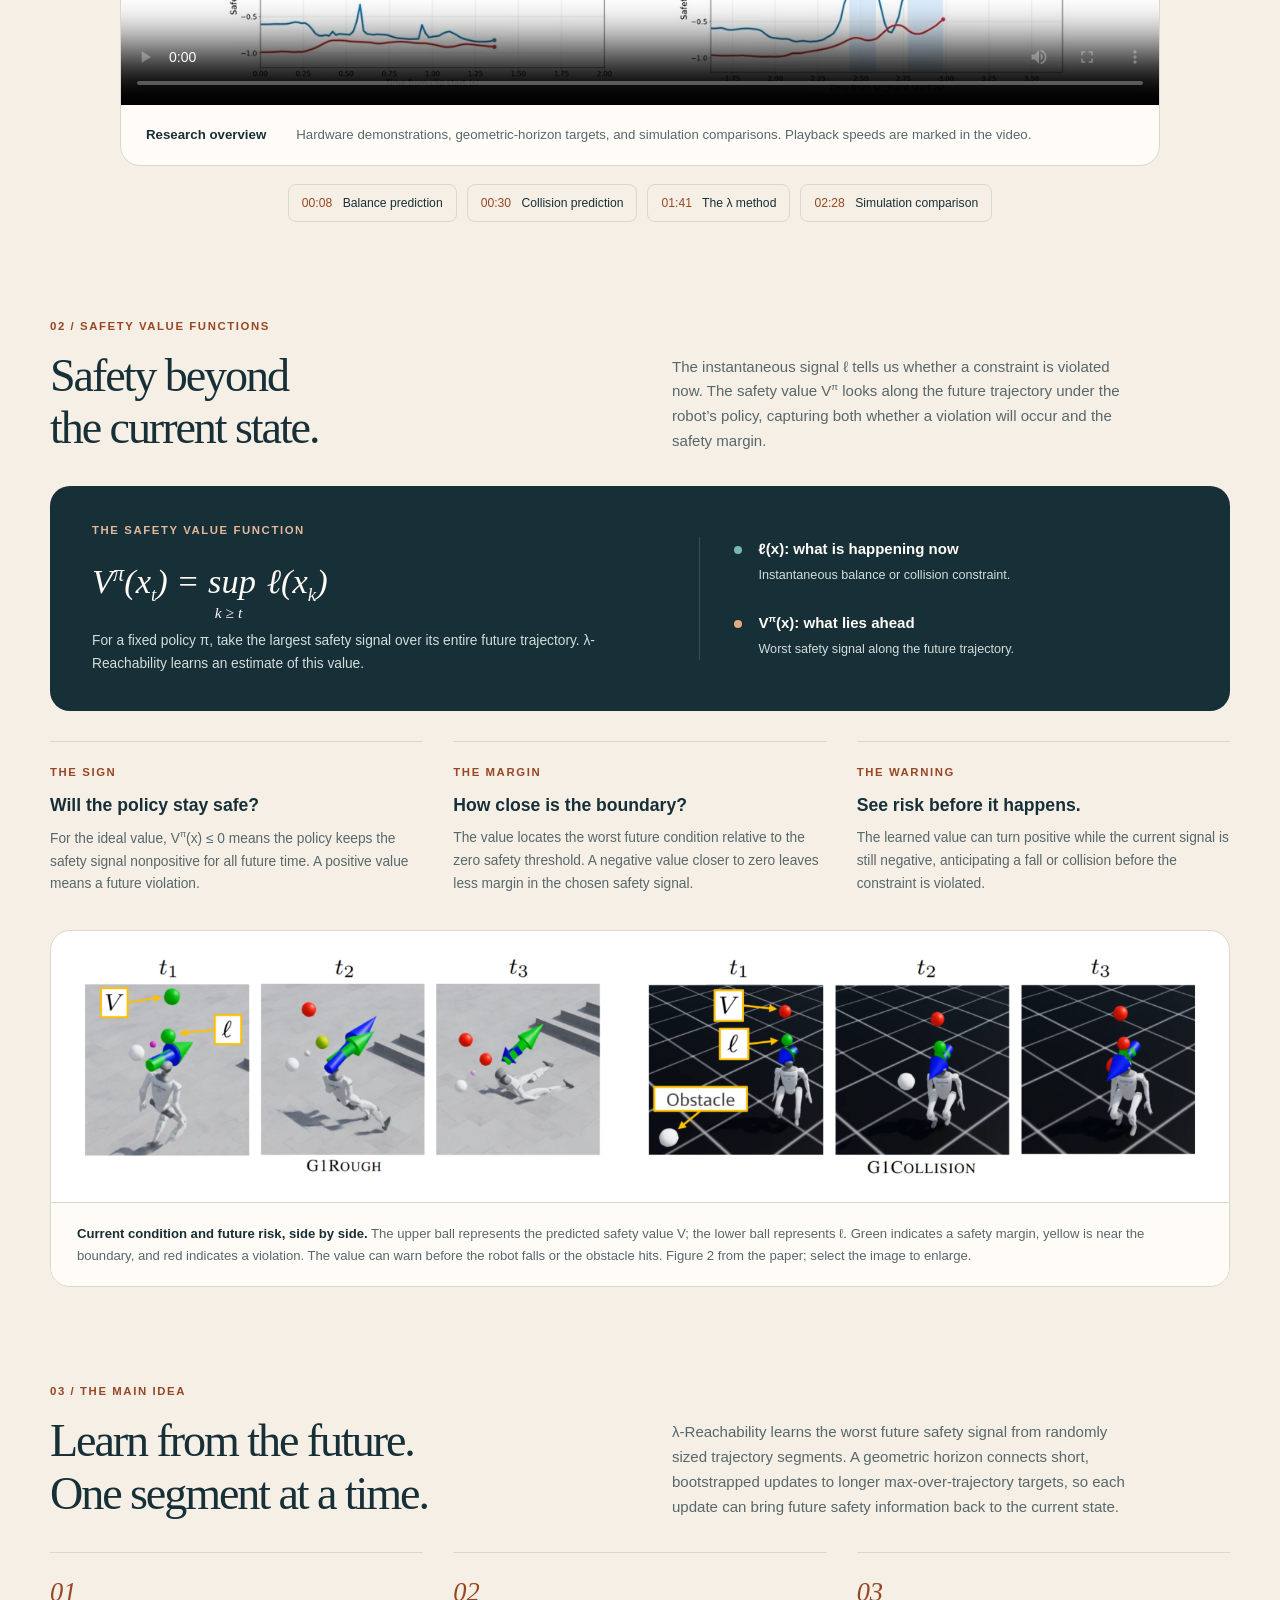
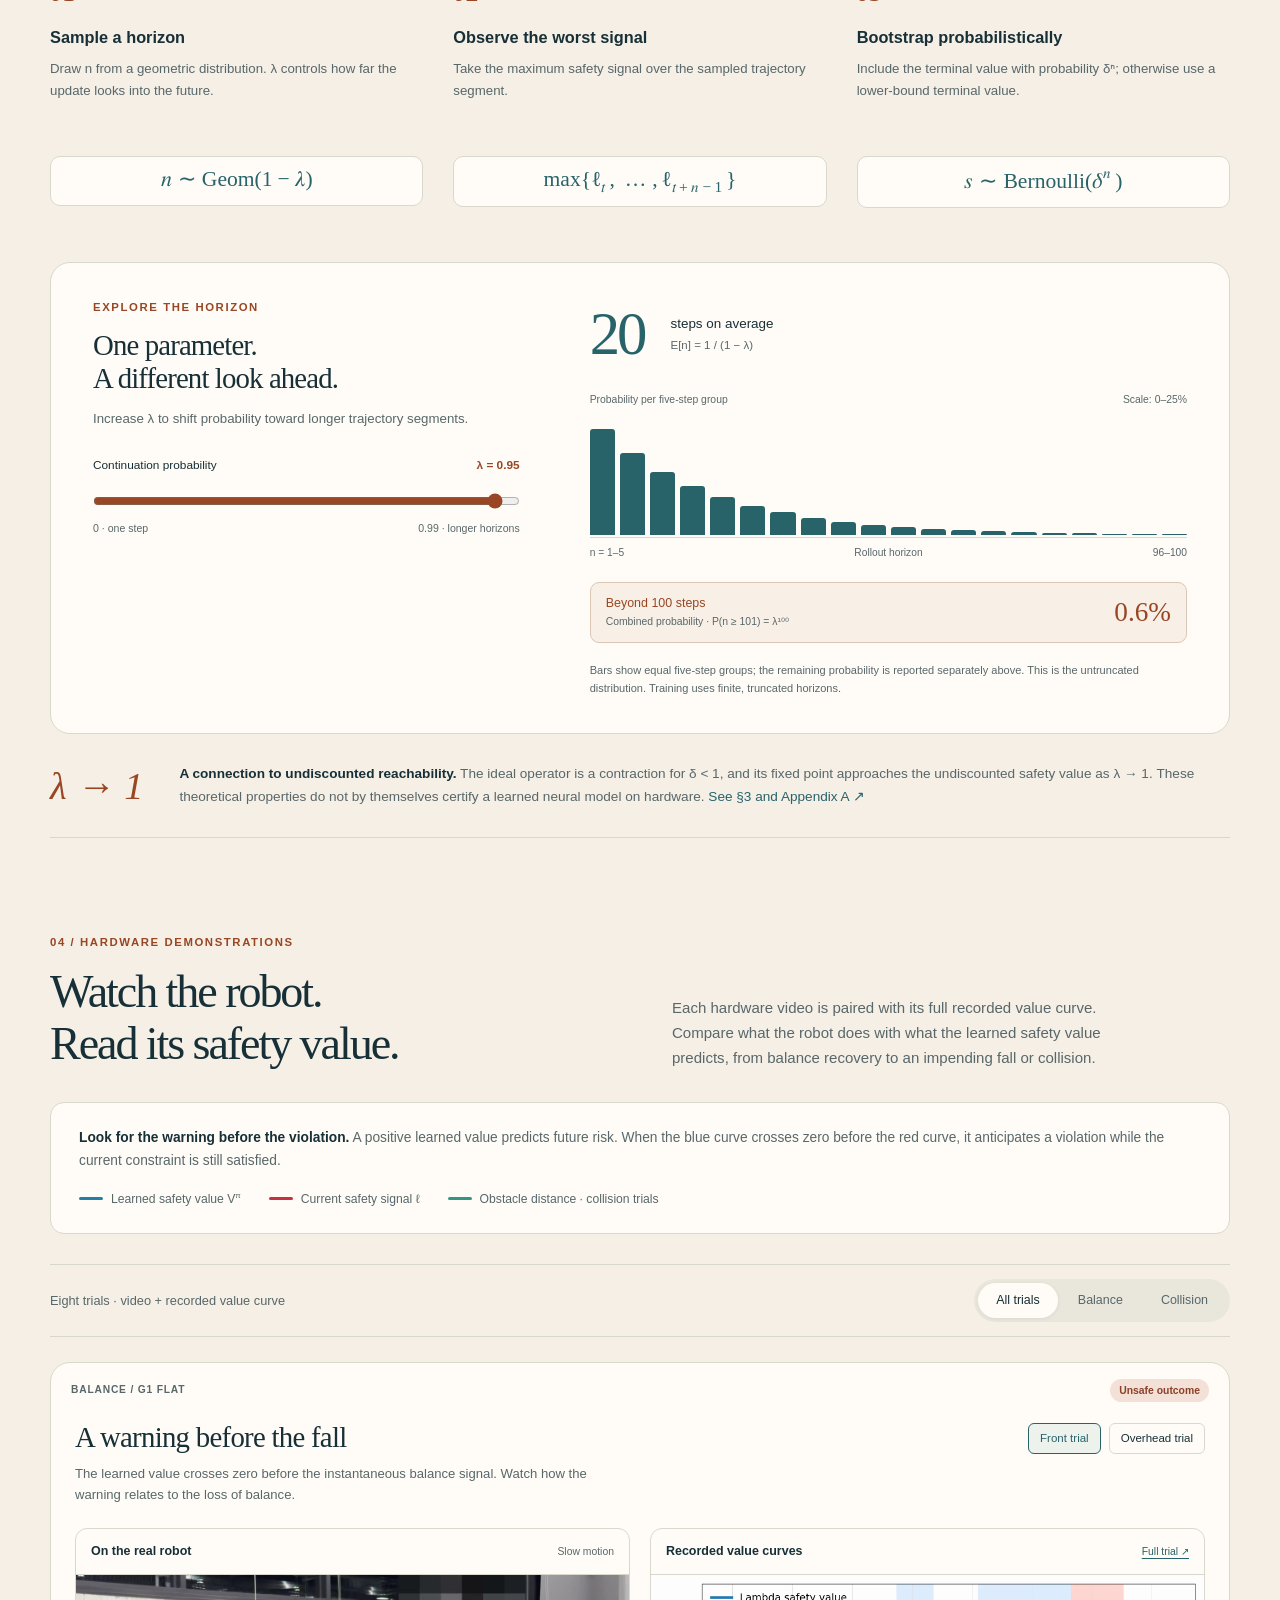
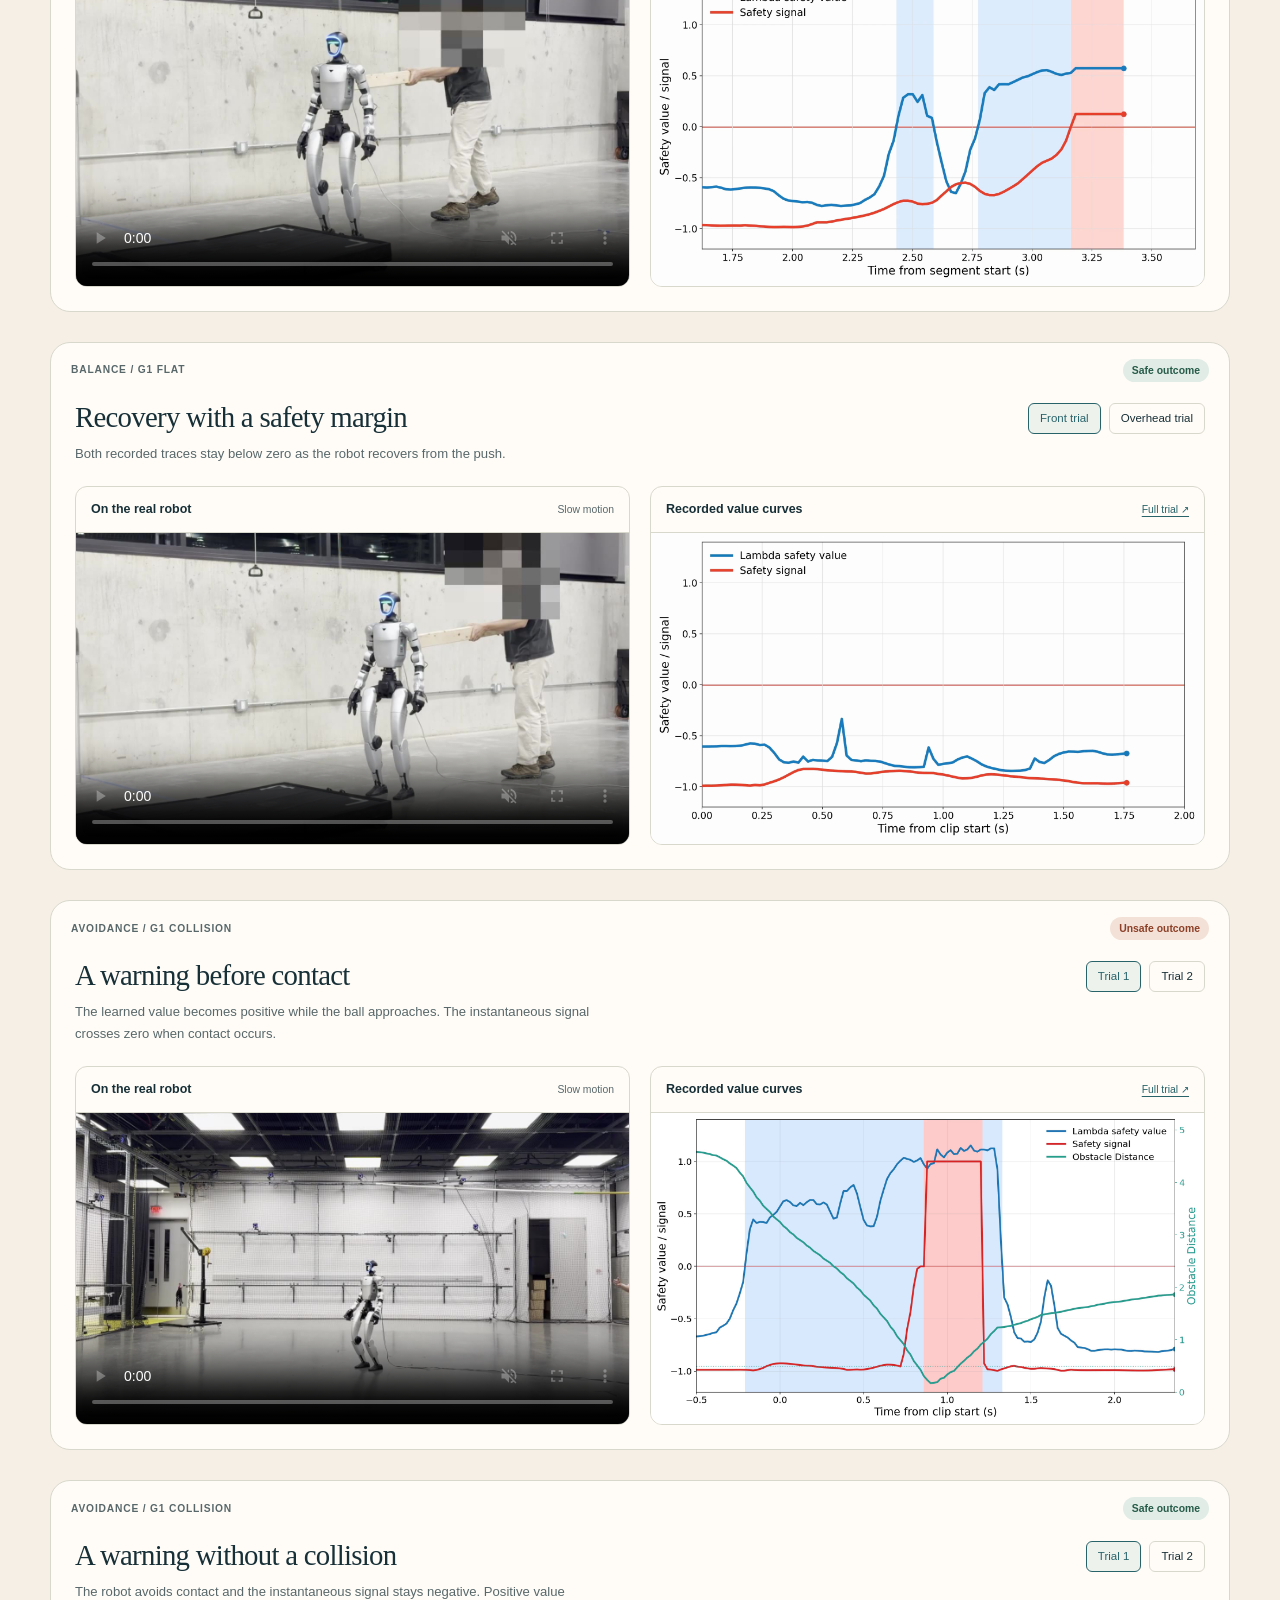
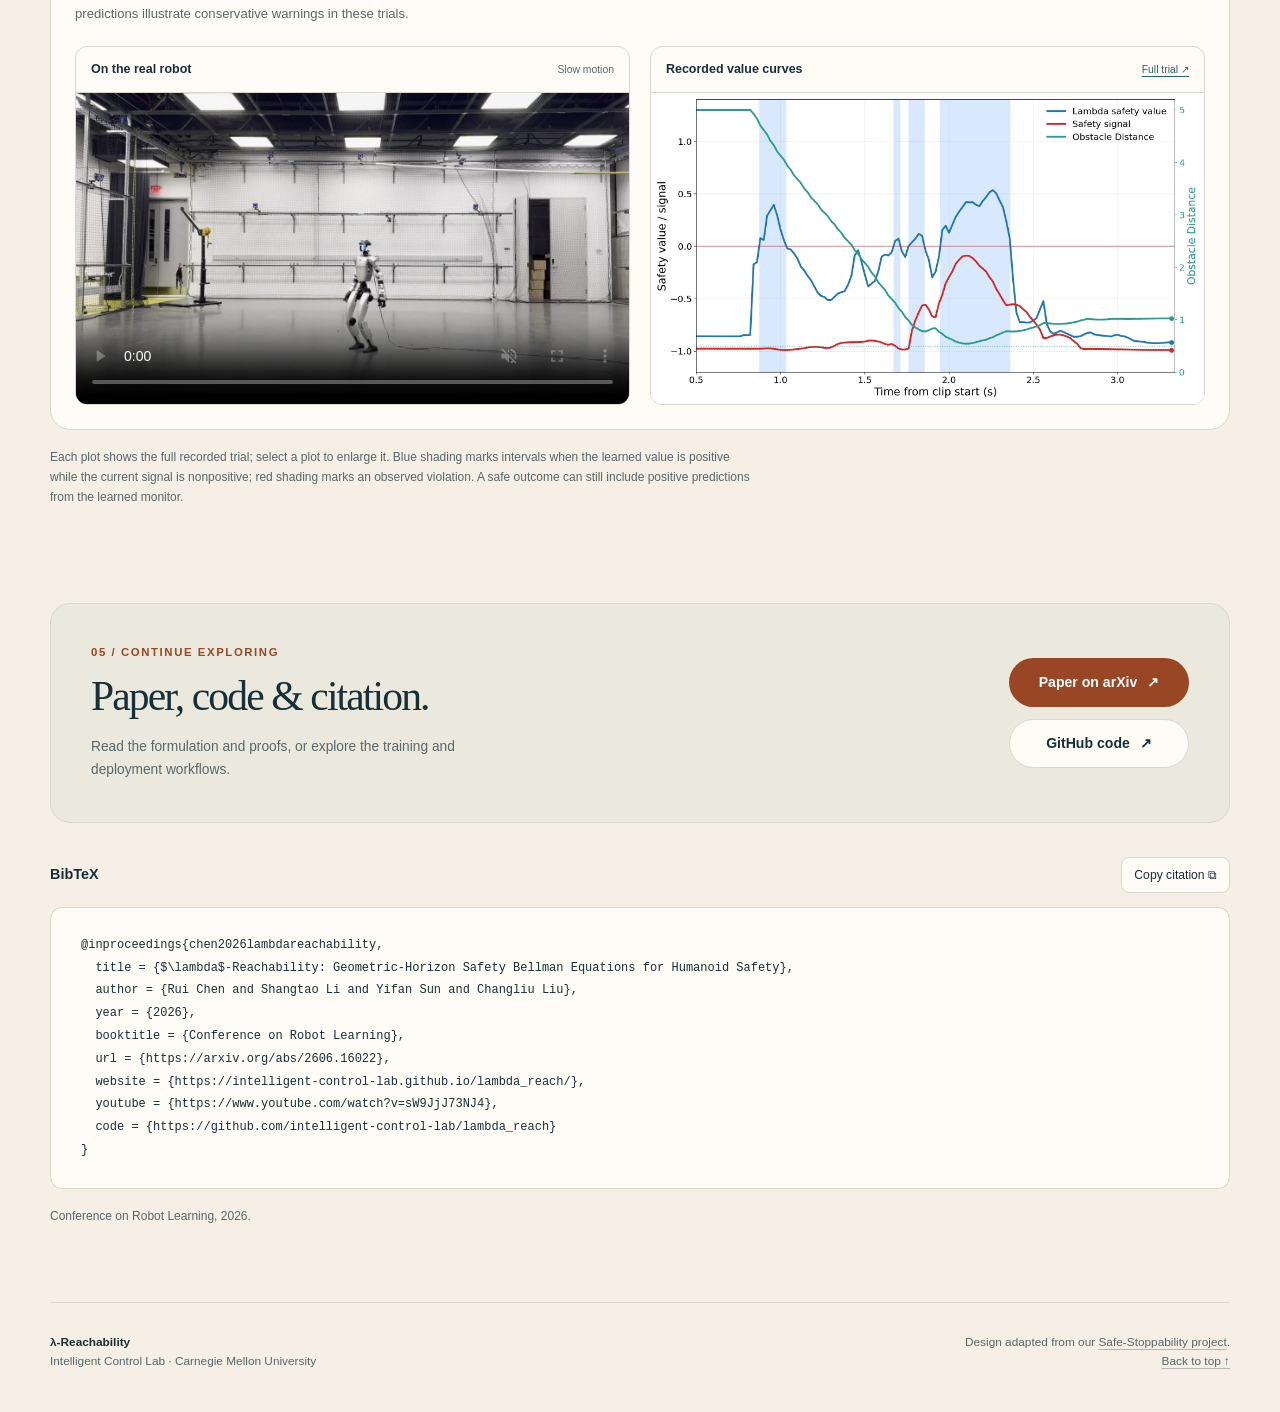
==== commit 561d4aac: "Pair hardware videos with safety curves and update CoRL citation" ====
--- a/index.html
+++ b/index.html
@@ -118,48 +118,63 @@
   </section>
 
   <section class="section shell" id="experiments" aria-labelledby="experiments-title">
-    <div class="section-heading"><div><p class="eyebrow">04 / Hardware demonstrations</p><h2 id="experiments-title">Similar disturbances.<br>Different outcomes.</h2></div><p>External pushes test balance; incoming balls test collision avoidance. Compare safe and unsafe outcomes on the physical G1. The full video above shows how the learned safety values evolve alongside these behaviors.</p></div>
-    <div class="gallery-toolbar"><span>Explore the hardware trials</span><div class="segmented" role="group" aria-label="Filter experiments"><button type="button" class="is-active" data-filter="all" aria-pressed="true">All trials</button><button type="button" data-filter="push" aria-pressed="false">Balance</button><button type="button" data-filter="avoid" aria-pressed="false">Collision</button></div></div>
+    <div class="section-heading"><div><p class="eyebrow">04 / Hardware demonstrations</p><h2 id="experiments-title">Watch the robot.<br>Read its safety value.</h2></div><p>Each hardware video is paired with its full recorded value curve. Compare what the robot does with what the learned safety value predicts, from balance recovery to an impending fall or collision.</p></div>
+    <div class="curve-guide">
+      <p><strong>Look for the warning before the violation.</strong> A positive learned value predicts future risk. When the blue curve crosses zero before the red curve, it anticipates a violation while the current constraint is still satisfied.</p>
+      <ul class="curve-key" aria-label="Value curve legend"><li><span class="key-line key-value" aria-hidden="true"></span><span>Learned safety value V<sup>π</sup></span></li><li><span class="key-line key-signal" aria-hidden="true"></span>Current safety signal ℓ</li><li><span class="key-line key-distance" aria-hidden="true"></span>Obstacle distance · collision trials</li></ul>
+    </div>
+    <div class="gallery-toolbar"><span>Eight trials · video + recorded value curve</span><div class="segmented" role="group" aria-label="Filter experiments"><button type="button" class="is-active" data-filter="all" aria-pressed="true">All trials</button><button type="button" data-filter="push" aria-pressed="false">Balance</button><button type="button" data-filter="avoid" aria-pressed="false">Collision</button></div></div>
     <div class="experiment-grid">
       <article class="experiment-card" data-task="push">
-        <div class="experiment-top"><span class="eyebrow">Balance / G1 Flat</span><span class="outcome safe">Safe outcome</span></div>
-        <video controls muted playsinline preload="metadata" poster="./docs/assets/posters/push-safe-2.jpg" aria-label="Slow-motion push trial with a safe balance outcome"><source src="./docs/assets/videos/push-safe-2.mp4" type="video/mp4"></video>
-        <div class="experiment-body"><h3>Recovering from a push</h3><p>The robot remains upright after the perturbation.</p><div class="trial-picker" role="group" aria-label="Recovering from a push trial selection"><button type="button" data-clip="push-safe-2" aria-pressed="true" class="is-active">Front trial</button><button type="button" data-clip="push-safe-1" aria-pressed="false">Overhead trial</button></div></div>
+        <div class="experiment-top"><span class="eyebrow">Balance / G1 Flat</span><span class="outcome unsafe">Unsafe outcome</span></div>
+        <div class="experiment-body"><div><h3>A warning before the fall</h3><p>The learned value crosses zero before the instantaneous balance signal. Watch how the warning relates to the loss of balance.</p></div><div class="trial-picker" role="group" aria-label="A warning before the fall trial selection"><button type="button" data-clip="push-unsafe-2" aria-pressed="true" class="is-active">Front trial</button><button type="button" data-clip="push-unsafe-1" aria-pressed="false">Overhead trial</button></div></div>
+        <div class="trial-media">
+          <figure class="trial-video"><figcaption><span>On the real robot</span><span class="small-label">Slow motion</span></figcaption><video controls muted playsinline preload="metadata" poster="./docs/assets/posters/push-unsafe-2.jpg" aria-label="A warning before the fall: slow-motion hardware trial"><source src="./docs/assets/videos/push-unsafe-2.mp4" type="video/mp4"></video></figure>
+          <figure class="trial-curve"><figcaption><span>Recorded value curves</span><a class="curve-open small-label" href="./docs/assets/curves/push-unsafe-2.png" target="_blank" rel="noopener noreferrer" aria-label="Enlarge the full recorded trial curve">Full trial ↗</a></figcaption><a class="curve-link" href="./docs/assets/curves/push-unsafe-2.png" target="_blank" rel="noopener noreferrer" aria-label="Enlarge the recorded value curve for a warning before the fall"><img src="./docs/assets/curves/push-unsafe-2.png" alt="The blue safety value becomes positive before the red balance signal, with warning and violation intervals shaded." width="1920" height="1080" loading="lazy"><span class="curve-enlarge">Enlarge curve <span aria-hidden="true">↗</span></span></a></figure>
+        </div>
       </article>
       <article class="experiment-card" data-task="push">
-        <div class="experiment-top"><span class="eyebrow">Balance / G1 Flat</span><span class="outcome unsafe">Unsafe outcome</span></div>
-        <video controls muted playsinline preload="metadata" poster="./docs/assets/posters/push-unsafe-2.jpg" aria-label="Slow-motion push trial with a loss of balance"><source src="./docs/assets/videos/push-unsafe-2.mp4" type="video/mp4"></video>
-        <div class="experiment-body"><h3>Crossing the balance boundary</h3><p>A push leads to a fall onto the protective mat.</p><div class="trial-picker" role="group" aria-label="Loss of balance trial selection"><button type="button" data-clip="push-unsafe-2" aria-pressed="true" class="is-active">Front trial</button><button type="button" data-clip="push-unsafe-1" aria-pressed="false">Overhead trial</button></div></div>
+        <div class="experiment-top"><span class="eyebrow">Balance / G1 Flat</span><span class="outcome safe">Safe outcome</span></div>
+        <div class="experiment-body"><div><h3>Recovery with a safety margin</h3><p>Both recorded traces stay below zero as the robot recovers from the push.</p></div><div class="trial-picker" role="group" aria-label="Recovery with a safety margin trial selection"><button type="button" data-clip="push-safe-2" aria-pressed="true" class="is-active">Front trial</button><button type="button" data-clip="push-safe-1" aria-pressed="false">Overhead trial</button></div></div>
+        <div class="trial-media">
+          <figure class="trial-video"><figcaption><span>On the real robot</span><span class="small-label">Slow motion</span></figcaption><video controls muted playsinline preload="metadata" poster="./docs/assets/posters/push-safe-2.jpg" aria-label="Recovery with a safety margin: slow-motion hardware trial"><source src="./docs/assets/videos/push-safe-2.mp4" type="video/mp4"></video></figure>
+          <figure class="trial-curve"><figcaption><span>Recorded value curves</span><a class="curve-open small-label" href="./docs/assets/curves/push-safe-2.png" target="_blank" rel="noopener noreferrer" aria-label="Enlarge the full recorded trial curve">Full trial ↗</a></figcaption><a class="curve-link" href="./docs/assets/curves/push-safe-2.png" target="_blank" rel="noopener noreferrer" aria-label="Enlarge the recorded value curve for recovery with a safety margin"><img src="./docs/assets/curves/push-safe-2.png" alt="The blue safety value and red balance signal remain below the zero safety threshold." width="1920" height="1080" loading="lazy"><span class="curve-enlarge">Enlarge curve <span aria-hidden="true">↗</span></span></a></figure>
+        </div>
+      </article>
+      <article class="experiment-card" data-task="avoid">
+        <div class="experiment-top"><span class="eyebrow">Avoidance / G1 Collision</span><span class="outcome unsafe">Unsafe outcome</span></div>
+        <div class="experiment-body"><div><h3>A warning before contact</h3><p>The learned value becomes positive while the ball approaches. The instantaneous signal crosses zero when contact occurs.</p></div><div class="trial-picker" role="group" aria-label="A warning before contact trial selection"><button type="button" data-clip="avoid-unsafe-1" aria-pressed="true" class="is-active">Trial 1</button><button type="button" data-clip="avoid-unsafe-2" aria-pressed="false">Trial 2</button></div></div>
+        <div class="trial-media">
+          <figure class="trial-video"><figcaption><span>On the real robot</span><span class="small-label">Slow motion</span></figcaption><video controls muted playsinline preload="metadata" poster="./docs/assets/posters/avoid-unsafe-1.jpg" aria-label="A warning before contact: slow-motion hardware trial"><source src="./docs/assets/videos/avoid-unsafe-1.mp4" type="video/mp4"></video></figure>
+          <figure class="trial-curve"><figcaption><span>Recorded value curves</span><a class="curve-open small-label" href="./docs/assets/curves/avoid-unsafe-1.png" target="_blank" rel="noopener noreferrer" aria-label="Enlarge the full recorded trial curve">Full trial ↗</a></figcaption><a class="curve-link" href="./docs/assets/curves/avoid-unsafe-1.png" target="_blank" rel="noopener noreferrer" aria-label="Enlarge the recorded value curve for a warning before contact"><img src="./docs/assets/curves/avoid-unsafe-1.png" alt="The blue safety value becomes positive before the red collision signal. The green curve shows obstacle distance on the right axis." width="1920" height="1080" loading="lazy"><span class="curve-enlarge">Enlarge curve <span aria-hidden="true">↗</span></span></a></figure>
+        </div>
       </article>
       <article class="experiment-card" data-task="avoid">
         <div class="experiment-top"><span class="eyebrow">Avoidance / G1 Collision</span><span class="outcome safe">Safe outcome</span></div>
-        <video controls muted playsinline preload="metadata" poster="./docs/assets/posters/avoid-safe-1.jpg" aria-label="Slow-motion ball-avoidance trial with no collision"><source src="./docs/assets/videos/avoid-safe-1.mp4" type="video/mp4"></video>
-        <div class="experiment-body"><h3>Passing without contact</h3><p>The incoming ball passes without hitting the robot.</p><div class="trial-picker" role="group" aria-label="Safe avoidance trial selection"><button type="button" data-clip="avoid-safe-1" aria-pressed="true" class="is-active">Trial 1</button><button type="button" data-clip="avoid-safe-2" aria-pressed="false">Trial 2</button></div></div>
-      </article>
-      <article class="experiment-card" data-task="avoid">
-        <div class="experiment-top"><span class="eyebrow">Avoidance / G1 Collision</span><span class="outcome unsafe">Unsafe outcome</span></div>
-        <video controls muted playsinline preload="metadata" poster="./docs/assets/posters/avoid-unsafe-1.jpg" aria-label="Slow-motion ball-avoidance trial in which contact occurs"><source src="./docs/assets/videos/avoid-unsafe-1.mp4" type="video/mp4"></video>
-        <div class="experiment-body"><h3>An impending collision</h3><p>The ball makes contact, violating the safety constraint.</p><div class="trial-picker" role="group" aria-label="Unsafe avoidance trial selection"><button type="button" data-clip="avoid-unsafe-1" aria-pressed="true" class="is-active">Trial 1</button><button type="button" data-clip="avoid-unsafe-2" aria-pressed="false">Trial 2</button></div></div>
+        <div class="experiment-body"><div><h3>A warning without a collision</h3><p>The robot avoids contact and the instantaneous signal stays negative. Positive value predictions illustrate conservative warnings in these trials.</p></div><div class="trial-picker" role="group" aria-label="A warning without a collision trial selection"><button type="button" data-clip="avoid-safe-1" aria-pressed="true" class="is-active">Trial 1</button><button type="button" data-clip="avoid-safe-2" aria-pressed="false">Trial 2</button></div></div>
+        <div class="trial-media">
+          <figure class="trial-video"><figcaption><span>On the real robot</span><span class="small-label">Slow motion</span></figcaption><video controls muted playsinline preload="metadata" poster="./docs/assets/posters/avoid-safe-1.jpg" aria-label="A warning without a collision: slow-motion hardware trial"><source src="./docs/assets/videos/avoid-safe-1.mp4" type="video/mp4"></video></figure>
+          <figure class="trial-curve"><figcaption><span>Recorded value curves</span><a class="curve-open small-label" href="./docs/assets/curves/avoid-safe-1.png" target="_blank" rel="noopener noreferrer" aria-label="Enlarge the full recorded trial curve">Full trial ↗</a></figcaption><a class="curve-link" href="./docs/assets/curves/avoid-safe-1.png" target="_blank" rel="noopener noreferrer" aria-label="Enlarge the recorded value curve for a warning without a collision"><img src="./docs/assets/curves/avoid-safe-1.png" alt="The red collision signal stays negative while the blue safety value has positive intervals. The green curve shows obstacle distance on the right axis." width="1920" height="1080" loading="lazy"><span class="curve-enlarge">Enlarge curve <span aria-hidden="true">↗</span></span></a></figure>
+        </div>
       </article>
     </div>
-    <p class="note">Outcome labels describe what happens in each recorded trial. A “safe outcome” does not imply that the learned monitor remains negative throughout the trial.</p>
+    <p class="note">Each plot shows the full recorded trial; select a plot to enlarge it. Blue shading marks intervals when the learned value is positive while the current signal is nonpositive; red shading marks an observed violation. A safe outcome can still include positive predictions from the learned monitor.</p>
   </section>
 
   <section class="section shell paper-section" id="paper" aria-labelledby="paper-title">
     <div class="paper-banner"><div><p class="eyebrow">05 / Continue exploring</p><h2 id="paper-title">Paper, code &amp; citation.</h2><p>Read the formulation and proofs, or explore the training and deployment workflows.</p></div><div class="actions"><a class="button primary" href="https://arxiv.org/abs/2606.16022" target="_blank" rel="noopener noreferrer">Paper on arXiv <span aria-hidden="true">↗</span></a><a class="button secondary" href="https://github.com/intelligent-control-lab/lambda_reach" target="_blank" rel="noopener noreferrer">GitHub code <span aria-hidden="true">↗</span></a></div></div>
     <div class="citation-heading"><h3>BibTeX</h3><button id="copy-citation" type="button">Copy citation <span aria-hidden="true">⧉</span></button></div>
-    <pre id="citation"><code>@article{chen2026lambdareachability,
-  index = {U},
+    <pre id="citation"><code>@inproceedings{chen2026lambdareachability,
   title = {$\lambda$-Reachability: Geometric-Horizon Safety Bellman Equations for Humanoid Safety},
-  author = {Chen, Rui and Li, Shangtao and Sun, Yifan and Liu, Changliu},
+  author = {Rui Chen and Shangtao Li and Yifan Sun and Changliu Liu},
   year = {2026},
-  journal = {arXiv:2606.16022},
+  booktitle = {Conference on Robot Learning},
   url = {https://arxiv.org/abs/2606.16022},
   website = {https://intelligent-control-lab.github.io/lambda_reach/},
   youtube = {https://www.youtube.com/watch?v=sW9JjJ73NJ4},
   code = {https://github.com/intelligent-control-lab/lambda_reach}
 }</code></pre>
-    <p class="note" id="copy-status" role="status" aria-live="polite">arXiv citation; accepted to CoRL 2026.</p>
+    <p class="note" id="copy-status" role="status" aria-live="polite">Conference on Robot Learning, 2026.</p>
   </section>
 </main>
 <footer class="shell site-footer"><p><span class="footer-brand">λ-Reachability</span><br>Intelligent Control Lab · Carnegie Mellon University</p><p>Design adapted from our <a href="https://intelligent-control-lab.github.io/humanoid_stoppability/" target="_blank" rel="noopener noreferrer">Safe-Stoppability project</a>.<br><a href="#home">Back to top ↑</a></p></footer>
--- a/docs/assets/css/site.css
+++ b/docs/assets/css/site.css
@@ -534,8 +534,8 @@
 
 .experiment-grid {
   display:grid;
-  grid-template-columns:1fr 1fr;
-  gap:26px
+  grid-template-columns:1fr;
+  gap:30px
 }
 
 .experiment-card {
@@ -582,25 +582,31 @@
 }
 
 .experiment-body {
-  padding:21px 23px
+  display:flex;
+  align-items:flex-start;
+  justify-content:space-between;
+  gap:24px;
+  padding:0 24px 22px
 }
 
 .experiment-body h3 {
   font-family:var(--serif);
   font-weight:400;
-  font-size:1.45rem;
+  font-size:1.8rem;
   letter-spacing:-.025em
 }
 
 .experiment-body p {
   font-size:.82rem;
-  margin-top:6px
+  margin-top:6px;
+  max-width:76ch
 }
 
 .trial-picker {
-  margin-top:17px;
-  display:flex;
-  gap:8px
+  margin-top:5px;
+  display:flex;
+  gap:8px;
+  flex-shrink:0
 }
 
 .trial-picker button {
@@ -615,6 +621,116 @@
   border-color:var(--teal);
   color:var(--teal);
   background:#edf2ed
+}
+
+.curve-guide {
+  padding:24px 28px;
+  border:1px solid var(--line);
+  border-radius:14px;
+  background:var(--paper)
+}
+
+.curve-guide p {
+  font-size:.86rem
+}
+
+.curve-guide strong {
+  color:var(--ink)
+}
+
+.curve-key {
+  display:flex;
+  flex-wrap:wrap;
+  gap:10px 28px;
+  list-style:none;
+  margin:16px 0 0;
+  padding:0;
+  color:var(--muted);
+  font-size:.76rem
+}
+
+.curve-key li {
+  display:flex;
+  align-items:center;
+  gap:8px
+}
+
+.key-line {
+  width:24px;
+  height:3px;
+  border-radius:3px;
+  flex-shrink:0
+}
+
+.key-value { background:#267da5 }
+.key-signal { background:#c83042 }
+.key-distance { background:#319783 }
+
+.trial-media {
+  display:grid;
+  grid-template-columns:minmax(0,1fr) minmax(0,1fr);
+  gap:20px;
+  padding:0 24px 24px
+}
+
+.trial-media figure {
+  min-width:0;
+  overflow:hidden;
+  border:1px solid var(--line);
+  border-radius:12px
+}
+
+.trial-media figcaption {
+  display:flex;
+  align-items:center;
+  justify-content:space-between;
+  gap:8px;
+  padding:12px 15px;
+  border-bottom:1px solid var(--line);
+  font-size:.78rem;
+  font-weight:600
+}
+
+.trial-media .small-label {
+  font-size:.65rem;
+  color:var(--muted);
+  font-weight:400
+}
+
+.curve-link {
+  display:block;
+  position:relative;
+  background:white
+}
+
+.trial-media .curve-open {
+  color:var(--teal);
+  text-decoration:underline;
+  text-underline-offset:3px
+}
+
+.curve-link img {
+  width:100%;
+  height:auto;
+  aspect-ratio:16/9
+}
+
+.curve-enlarge {
+  position:absolute;
+  right:8px;
+  bottom:6px;
+  padding:3px 7px;
+  border:1px solid var(--line);
+  border-radius:5px;
+  background:var(--paper);
+  color:var(--ink);
+  font-size:.62rem;
+  opacity:0;
+  transition:opacity .15s
+}
+
+.curve-link:hover .curve-enlarge,.curve-link:focus-visible .curve-enlarge {
+  opacity:1
 }
 
 .note {
@@ -1249,17 +1365,19 @@
   }
 
   .experiment-top {
-    align-items:flex-start;
+    align-items:center;
+    flex-direction:row;
+    gap:6px
+  }
+
+  .experiment-body {
     flex-direction:column;
-    gap:6px
-  }
-
-  .experiment-body {
-    padding:18px
+    gap:14px;
+    padding:0 18px 18px
   }
 
   .experiment-body h3 {
-    font-size:1.3rem
+    font-size:1.55rem
   }
 
   .experiment-body p {
@@ -1268,6 +1386,16 @@
 
   .trial-picker {
     flex-wrap:wrap
+  }
+
+  .trial-media {
+    grid-template-columns:1fr;
+    gap:16px;
+    padding:0 18px 18px
+  }
+
+  .curve-guide {
+    padding:20px
   }
 
   .method-intro {
@@ -1461,7 +1589,7 @@
   }
 
   .experiment-body {
-    padding:19px
+    padding:0 16px 18px
   }
 
   .experiment-body h3 {
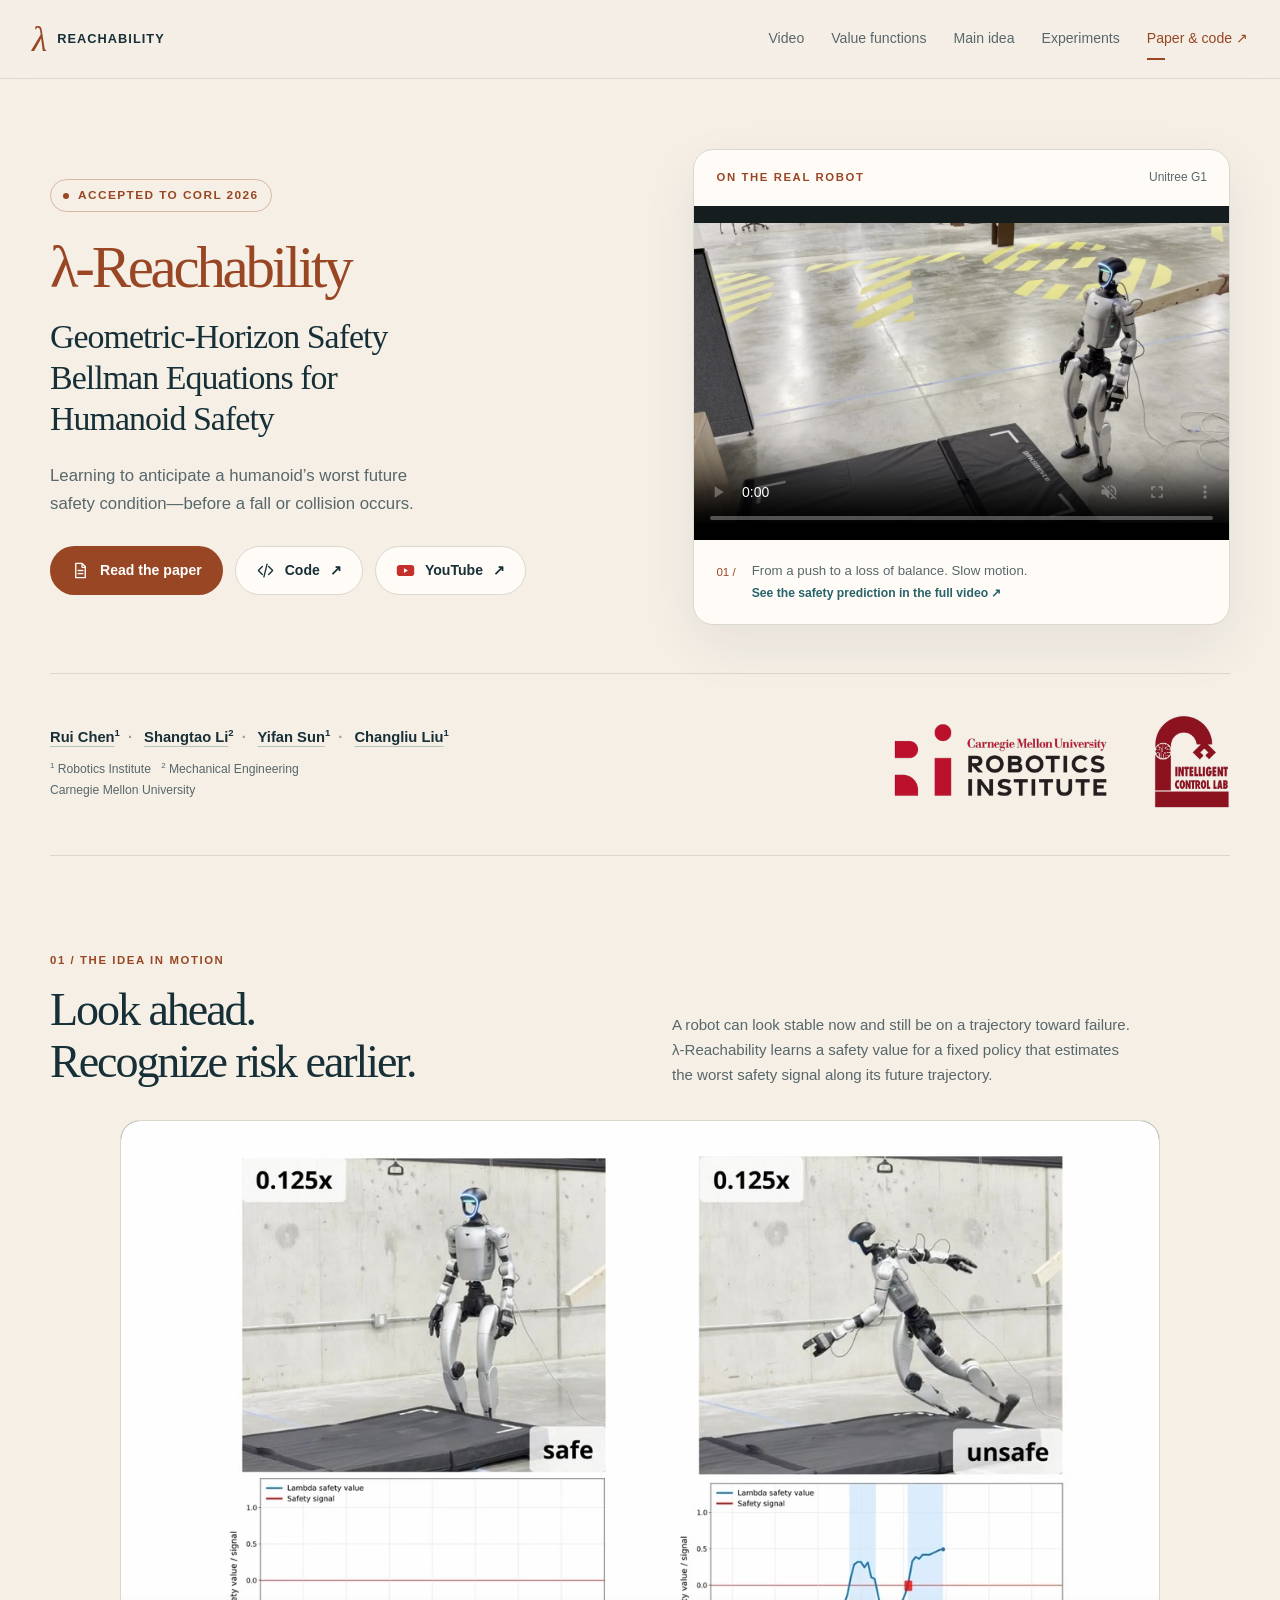
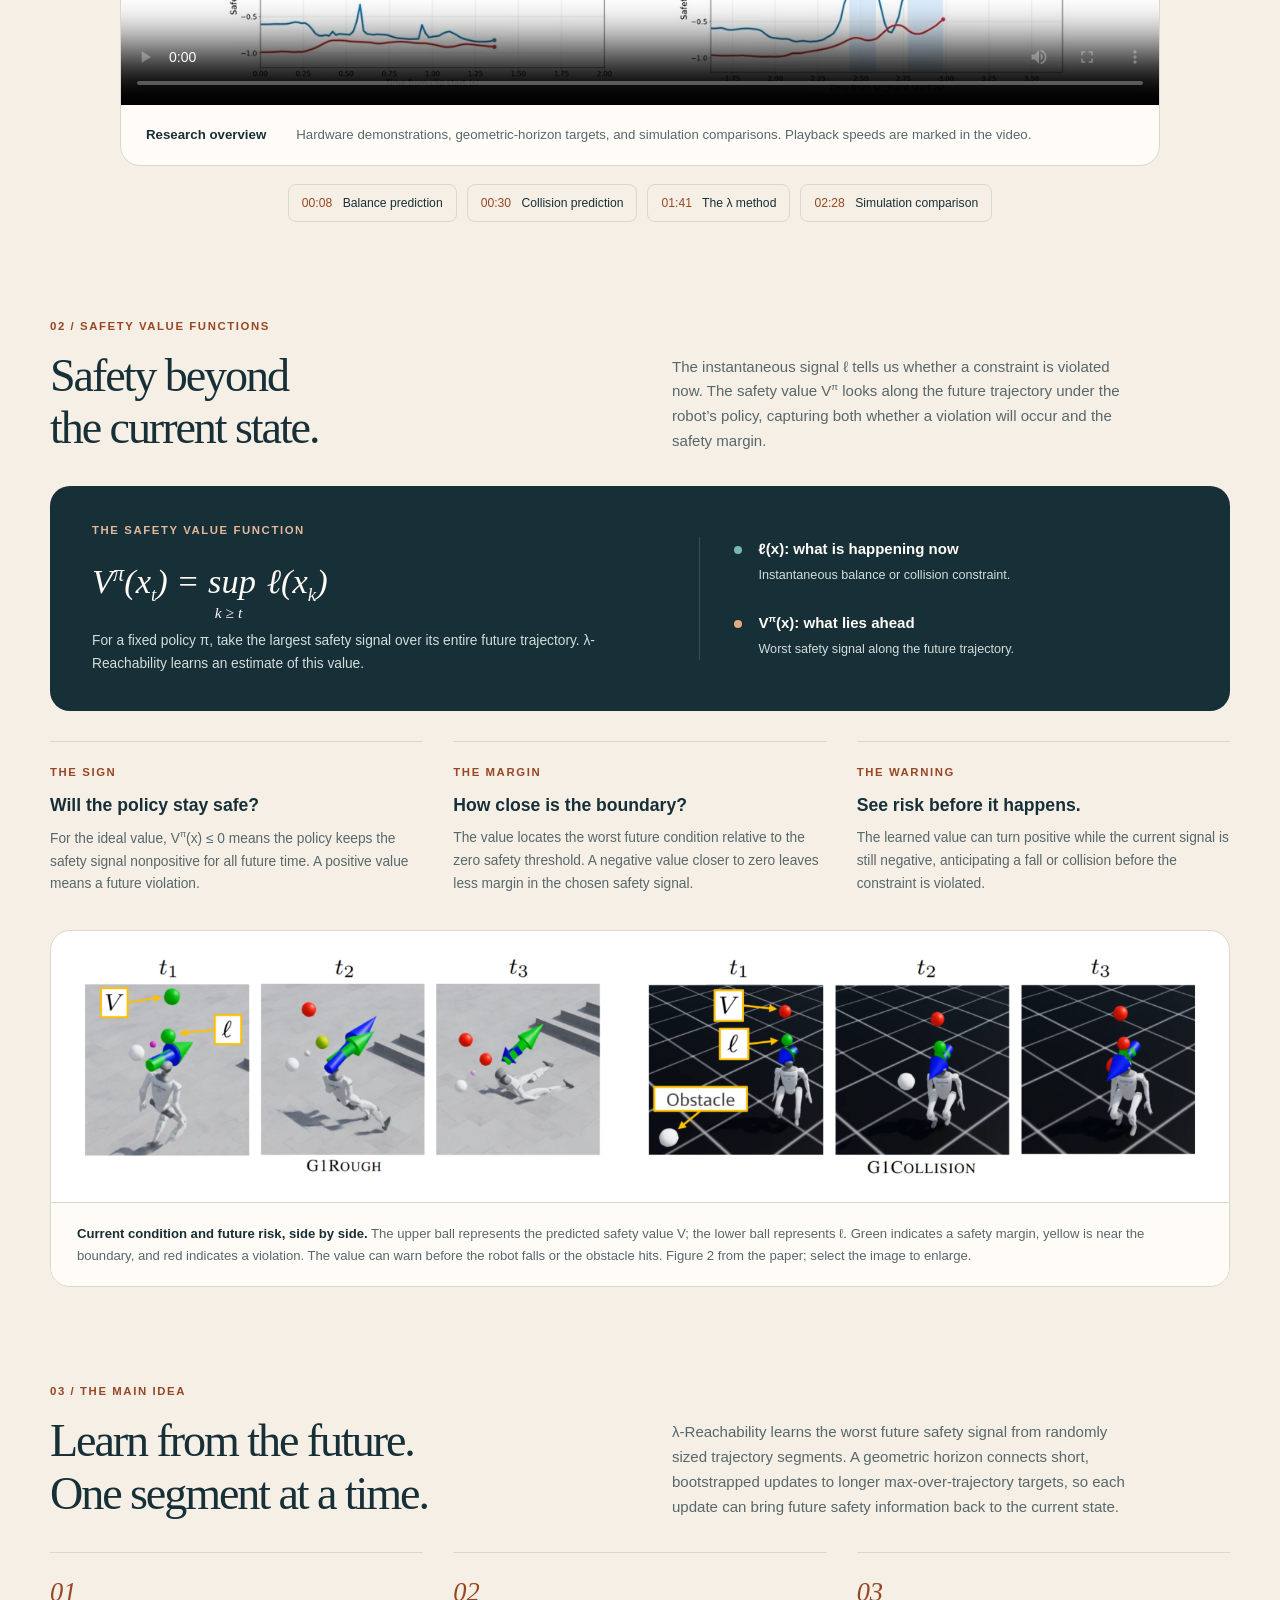
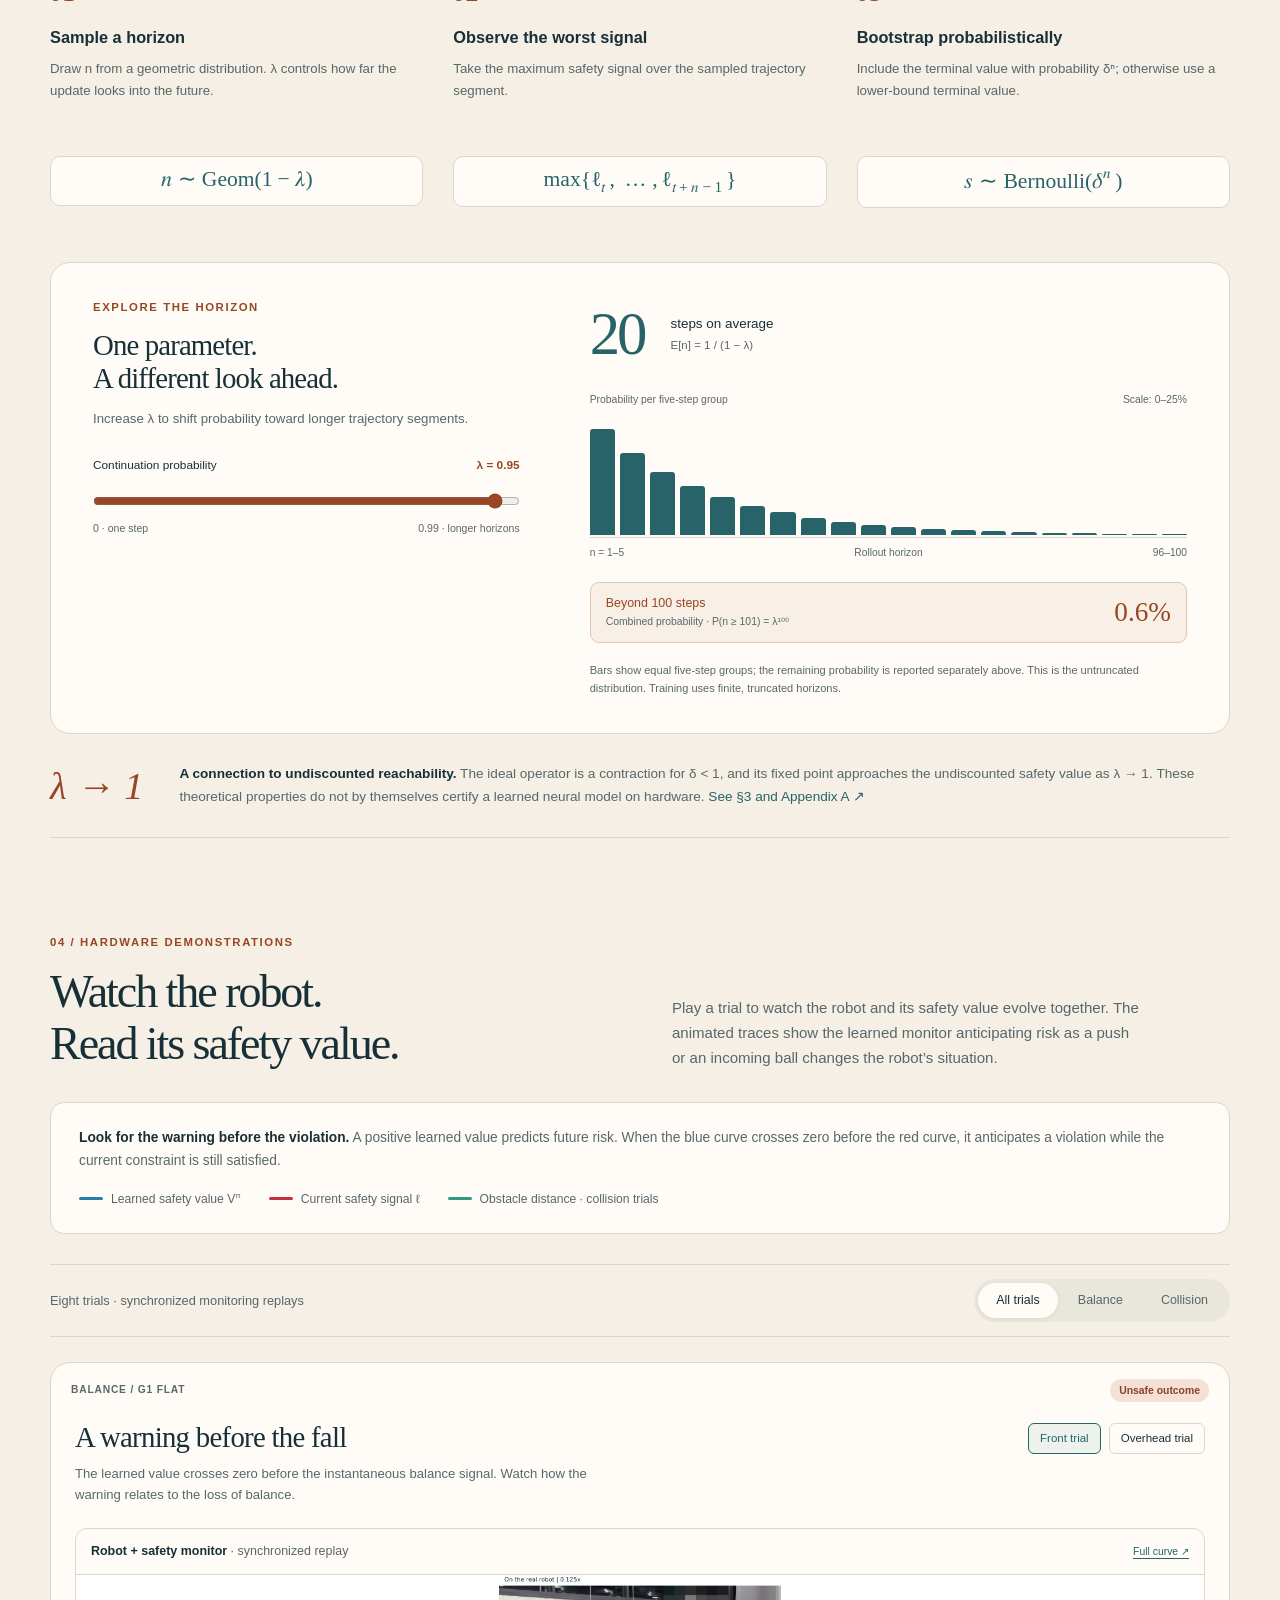
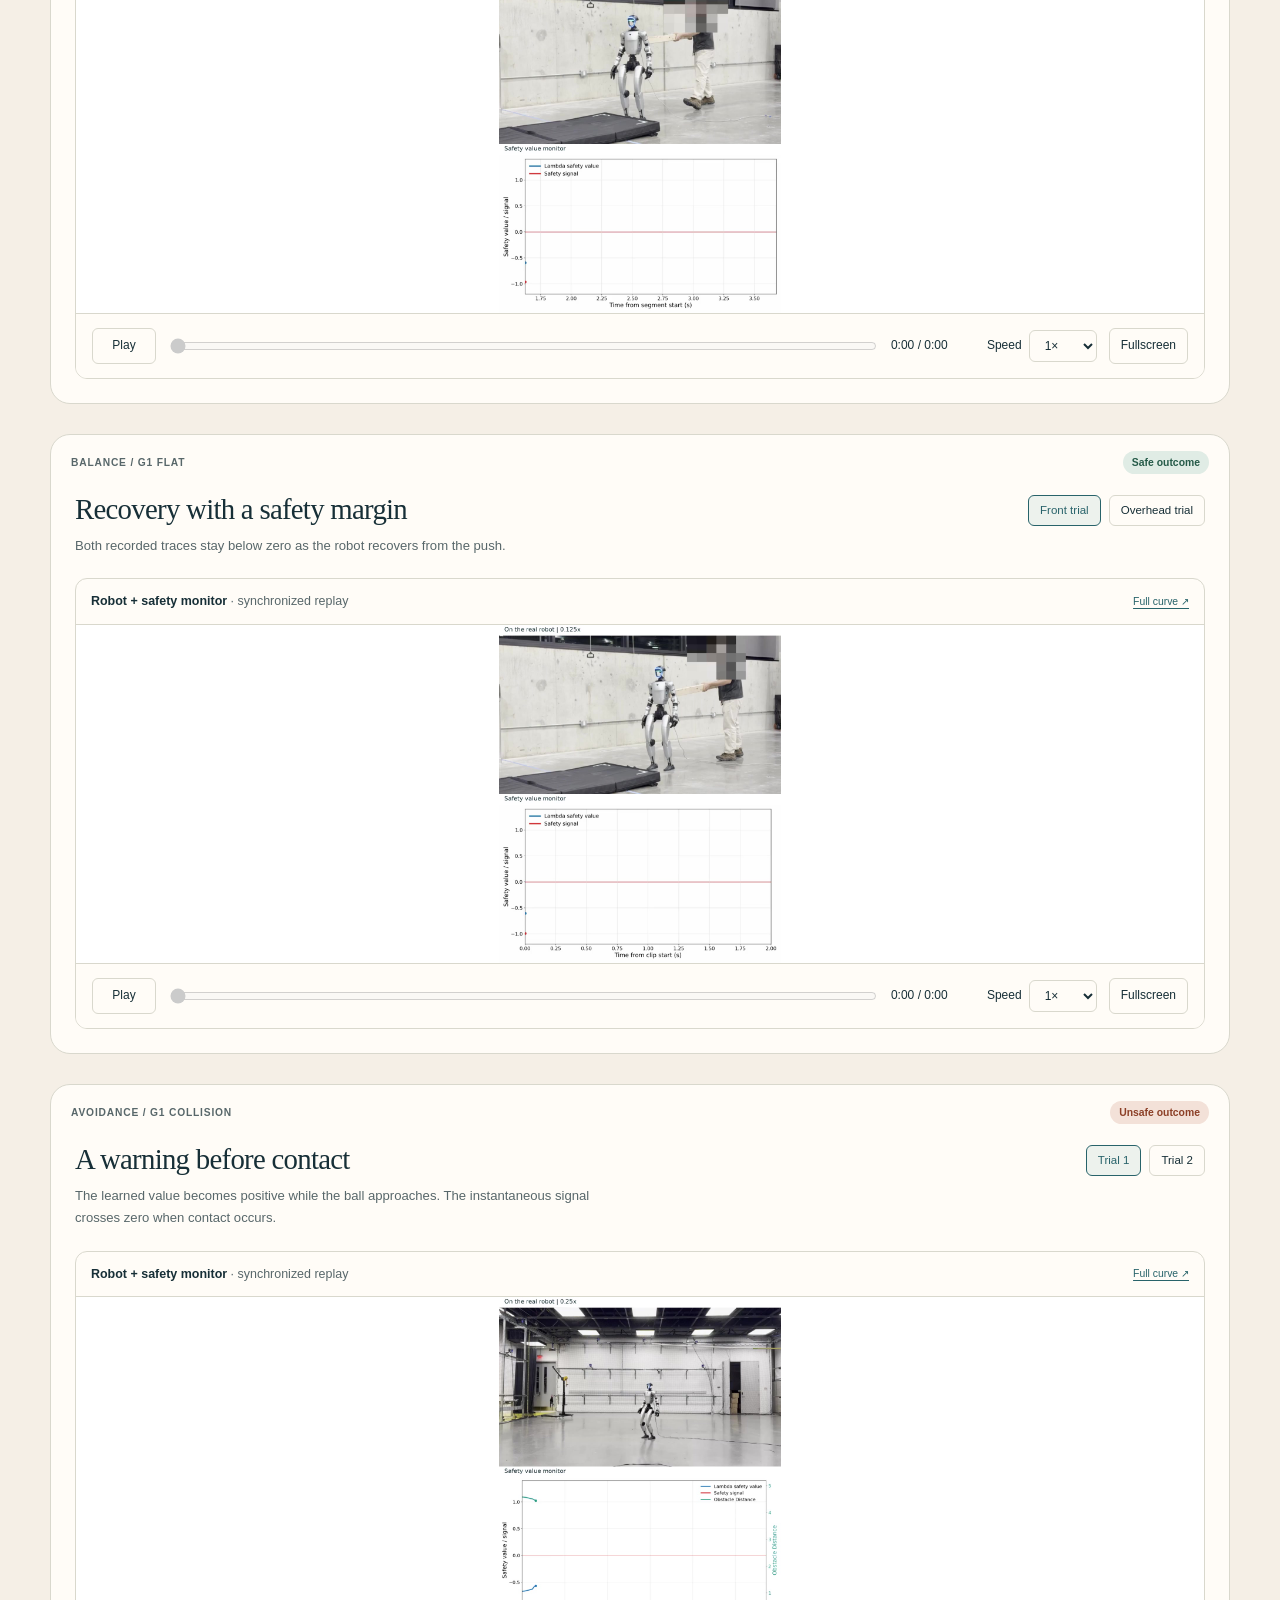
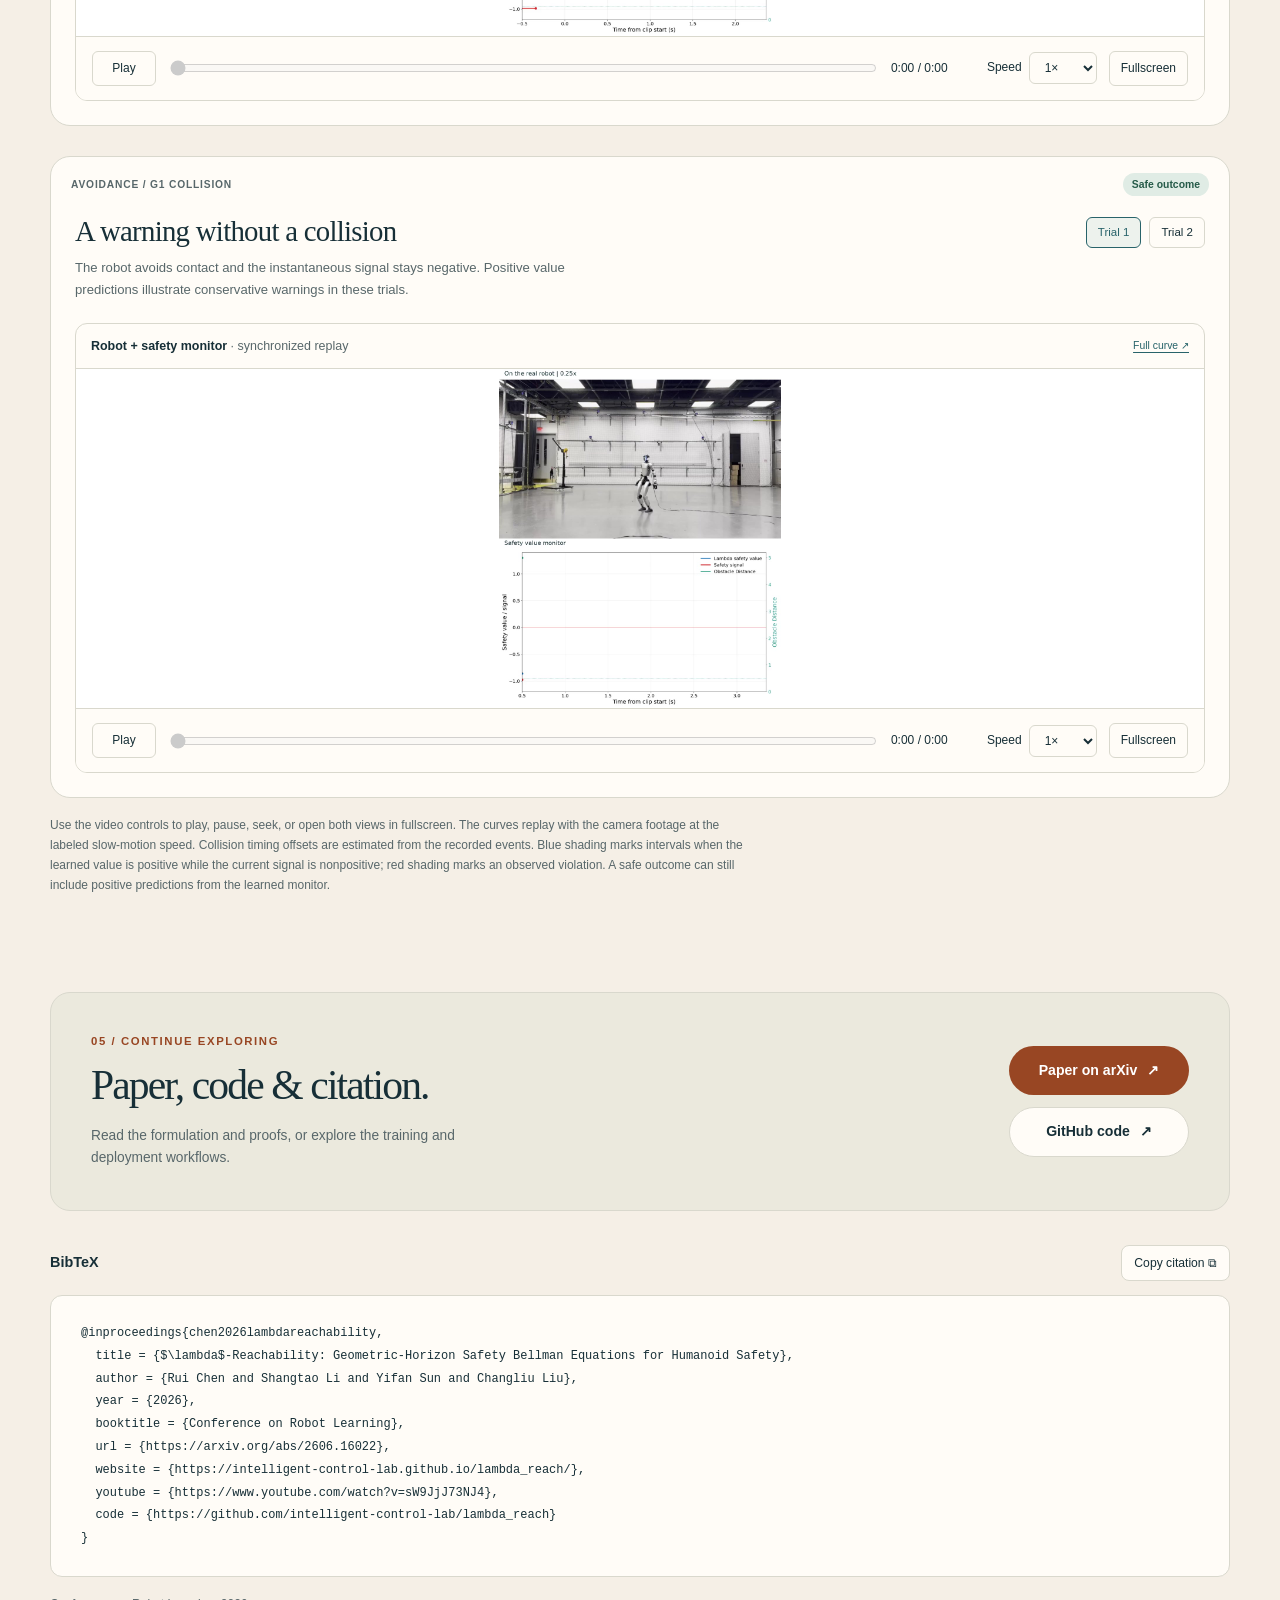
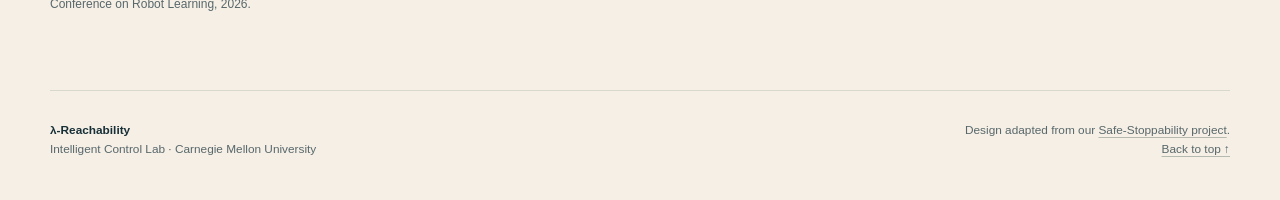
==== commit 22228131: "Animate safety curves with synchronized hardware replays" ====
--- a/index.html
+++ b/index.html
@@ -118,47 +118,43 @@
   </section>
 
   <section class="section shell" id="experiments" aria-labelledby="experiments-title">
-    <div class="section-heading"><div><p class="eyebrow">04 / Hardware demonstrations</p><h2 id="experiments-title">Watch the robot.<br>Read its safety value.</h2></div><p>Each hardware video is paired with its full recorded value curve. Compare what the robot does with what the learned safety value predicts, from balance recovery to an impending fall or collision.</p></div>
+    <div class="section-heading"><div><p class="eyebrow">04 / Hardware demonstrations</p><h2 id="experiments-title">Watch the robot.<br>Read its safety value.</h2></div><p>Play a trial to watch the robot and its safety value evolve together. The animated traces show the learned monitor anticipating risk as a push or an incoming ball changes the robot’s situation.</p></div>
     <div class="curve-guide">
       <p><strong>Look for the warning before the violation.</strong> A positive learned value predicts future risk. When the blue curve crosses zero before the red curve, it anticipates a violation while the current constraint is still satisfied.</p>
       <ul class="curve-key" aria-label="Value curve legend"><li><span class="key-line key-value" aria-hidden="true"></span><span>Learned safety value V<sup>π</sup></span></li><li><span class="key-line key-signal" aria-hidden="true"></span>Current safety signal ℓ</li><li><span class="key-line key-distance" aria-hidden="true"></span>Obstacle distance · collision trials</li></ul>
     </div>
-    <div class="gallery-toolbar"><span>Eight trials · video + recorded value curve</span><div class="segmented" role="group" aria-label="Filter experiments"><button type="button" class="is-active" data-filter="all" aria-pressed="true">All trials</button><button type="button" data-filter="push" aria-pressed="false">Balance</button><button type="button" data-filter="avoid" aria-pressed="false">Collision</button></div></div>
+    <div class="gallery-toolbar"><span>Eight trials · synchronized monitoring replays</span><div class="segmented" role="group" aria-label="Filter experiments"><button type="button" class="is-active" data-filter="all" aria-pressed="true">All trials</button><button type="button" data-filter="push" aria-pressed="false">Balance</button><button type="button" data-filter="avoid" aria-pressed="false">Collision</button></div></div>
     <div class="experiment-grid">
       <article class="experiment-card" data-task="push">
         <div class="experiment-top"><span class="eyebrow">Balance / G1 Flat</span><span class="outcome unsafe">Unsafe outcome</span></div>
         <div class="experiment-body"><div><h3>A warning before the fall</h3><p>The learned value crosses zero before the instantaneous balance signal. Watch how the warning relates to the loss of balance.</p></div><div class="trial-picker" role="group" aria-label="A warning before the fall trial selection"><button type="button" data-clip="push-unsafe-2" aria-pressed="true" class="is-active">Front trial</button><button type="button" data-clip="push-unsafe-1" aria-pressed="false">Overhead trial</button></div></div>
         <div class="trial-media">
-          <figure class="trial-video"><figcaption><span>On the real robot</span><span class="small-label">Slow motion</span></figcaption><video controls muted playsinline preload="metadata" poster="./docs/assets/posters/push-unsafe-2.jpg" aria-label="A warning before the fall: slow-motion hardware trial"><source src="./docs/assets/videos/push-unsafe-2.mp4" type="video/mp4"></video></figure>
-          <figure class="trial-curve"><figcaption><span>Recorded value curves</span><a class="curve-open small-label" href="./docs/assets/curves/push-unsafe-2.png" target="_blank" rel="noopener noreferrer" aria-label="Enlarge the full recorded trial curve">Full trial ↗</a></figcaption><a class="curve-link" href="./docs/assets/curves/push-unsafe-2.png" target="_blank" rel="noopener noreferrer" aria-label="Enlarge the recorded value curve for a warning before the fall"><img src="./docs/assets/curves/push-unsafe-2.png" alt="The blue safety value becomes positive before the red balance signal, with warning and violation intervals shaded." width="1920" height="1080" loading="lazy"><span class="curve-enlarge">Enlarge curve <span aria-hidden="true">↗</span></span></a></figure>
+          <figure class="monitoring-player"><figcaption><span>Robot + safety monitor <span class="monitoring-label">· synchronized replay</span></span><a class="curve-open small-label" href="./docs/assets/curves/push-unsafe-2.png" target="_blank" rel="noopener noreferrer" aria-label="Open the full recorded value curve">Full curve ↗</a></figcaption><video class="monitor-video" data-trial="push-unsafe-2" data-layout="wide" controls muted playsinline preload="metadata" poster="./docs/assets/monitoring/push-unsafe-2-wide.jpg" aria-label="Synchronized slow-motion replay of the hardware trial and animated safety value curves"><source src="./docs/assets/monitoring/push-unsafe-2-wide.mp4" type="video/mp4"></video><div class="replay-controls" hidden><button class="replay-toggle" type="button" aria-label="Play monitoring replay">Play</button><input class="replay-seek" type="range" min="0" max="100" value="0" step="0.1" aria-label="Monitoring replay position"><output class="replay-time">0:00 / 0:00</output><label class="replay-speed-label">Speed <select class="replay-speed" aria-label="Replay speed"><option value="0.5">0.5×</option><option value="1" selected>1×</option><option value="1.5">1.5×</option><option value="2">2×</option></select></label><button class="replay-fullscreen" type="button">Fullscreen</button></div><p class="replay-status" role="status" hidden></p></figure>
         </div>
       </article>
       <article class="experiment-card" data-task="push">
         <div class="experiment-top"><span class="eyebrow">Balance / G1 Flat</span><span class="outcome safe">Safe outcome</span></div>
         <div class="experiment-body"><div><h3>Recovery with a safety margin</h3><p>Both recorded traces stay below zero as the robot recovers from the push.</p></div><div class="trial-picker" role="group" aria-label="Recovery with a safety margin trial selection"><button type="button" data-clip="push-safe-2" aria-pressed="true" class="is-active">Front trial</button><button type="button" data-clip="push-safe-1" aria-pressed="false">Overhead trial</button></div></div>
         <div class="trial-media">
-          <figure class="trial-video"><figcaption><span>On the real robot</span><span class="small-label">Slow motion</span></figcaption><video controls muted playsinline preload="metadata" poster="./docs/assets/posters/push-safe-2.jpg" aria-label="Recovery with a safety margin: slow-motion hardware trial"><source src="./docs/assets/videos/push-safe-2.mp4" type="video/mp4"></video></figure>
-          <figure class="trial-curve"><figcaption><span>Recorded value curves</span><a class="curve-open small-label" href="./docs/assets/curves/push-safe-2.png" target="_blank" rel="noopener noreferrer" aria-label="Enlarge the full recorded trial curve">Full trial ↗</a></figcaption><a class="curve-link" href="./docs/assets/curves/push-safe-2.png" target="_blank" rel="noopener noreferrer" aria-label="Enlarge the recorded value curve for recovery with a safety margin"><img src="./docs/assets/curves/push-safe-2.png" alt="The blue safety value and red balance signal remain below the zero safety threshold." width="1920" height="1080" loading="lazy"><span class="curve-enlarge">Enlarge curve <span aria-hidden="true">↗</span></span></a></figure>
+          <figure class="monitoring-player"><figcaption><span>Robot + safety monitor <span class="monitoring-label">· synchronized replay</span></span><a class="curve-open small-label" href="./docs/assets/curves/push-safe-2.png" target="_blank" rel="noopener noreferrer" aria-label="Open the full recorded value curve">Full curve ↗</a></figcaption><video class="monitor-video" data-trial="push-safe-2" data-layout="wide" controls muted playsinline preload="metadata" poster="./docs/assets/monitoring/push-safe-2-wide.jpg" aria-label="Synchronized slow-motion replay of the hardware trial and animated safety value curves"><source src="./docs/assets/monitoring/push-safe-2-wide.mp4" type="video/mp4"></video><div class="replay-controls" hidden><button class="replay-toggle" type="button" aria-label="Play monitoring replay">Play</button><input class="replay-seek" type="range" min="0" max="100" value="0" step="0.1" aria-label="Monitoring replay position"><output class="replay-time">0:00 / 0:00</output><label class="replay-speed-label">Speed <select class="replay-speed" aria-label="Replay speed"><option value="0.5">0.5×</option><option value="1" selected>1×</option><option value="1.5">1.5×</option><option value="2">2×</option></select></label><button class="replay-fullscreen" type="button">Fullscreen</button></div><p class="replay-status" role="status" hidden></p></figure>
         </div>
       </article>
       <article class="experiment-card" data-task="avoid">
         <div class="experiment-top"><span class="eyebrow">Avoidance / G1 Collision</span><span class="outcome unsafe">Unsafe outcome</span></div>
         <div class="experiment-body"><div><h3>A warning before contact</h3><p>The learned value becomes positive while the ball approaches. The instantaneous signal crosses zero when contact occurs.</p></div><div class="trial-picker" role="group" aria-label="A warning before contact trial selection"><button type="button" data-clip="avoid-unsafe-1" aria-pressed="true" class="is-active">Trial 1</button><button type="button" data-clip="avoid-unsafe-2" aria-pressed="false">Trial 2</button></div></div>
         <div class="trial-media">
-          <figure class="trial-video"><figcaption><span>On the real robot</span><span class="small-label">Slow motion</span></figcaption><video controls muted playsinline preload="metadata" poster="./docs/assets/posters/avoid-unsafe-1.jpg" aria-label="A warning before contact: slow-motion hardware trial"><source src="./docs/assets/videos/avoid-unsafe-1.mp4" type="video/mp4"></video></figure>
-          <figure class="trial-curve"><figcaption><span>Recorded value curves</span><a class="curve-open small-label" href="./docs/assets/curves/avoid-unsafe-1.png" target="_blank" rel="noopener noreferrer" aria-label="Enlarge the full recorded trial curve">Full trial ↗</a></figcaption><a class="curve-link" href="./docs/assets/curves/avoid-unsafe-1.png" target="_blank" rel="noopener noreferrer" aria-label="Enlarge the recorded value curve for a warning before contact"><img src="./docs/assets/curves/avoid-unsafe-1.png" alt="The blue safety value becomes positive before the red collision signal. The green curve shows obstacle distance on the right axis." width="1920" height="1080" loading="lazy"><span class="curve-enlarge">Enlarge curve <span aria-hidden="true">↗</span></span></a></figure>
+          <figure class="monitoring-player"><figcaption><span>Robot + safety monitor <span class="monitoring-label">· synchronized replay</span></span><a class="curve-open small-label" href="./docs/assets/curves/avoid-unsafe-1.png" target="_blank" rel="noopener noreferrer" aria-label="Open the full recorded value curve">Full curve ↗</a></figcaption><video class="monitor-video" data-trial="avoid-unsafe-1" data-layout="wide" controls muted playsinline preload="metadata" poster="./docs/assets/monitoring/avoid-unsafe-1-wide.jpg" aria-label="Synchronized slow-motion replay of the hardware trial and animated safety value curves"><source src="./docs/assets/monitoring/avoid-unsafe-1-wide.mp4" type="video/mp4"></video><div class="replay-controls" hidden><button class="replay-toggle" type="button" aria-label="Play monitoring replay">Play</button><input class="replay-seek" type="range" min="0" max="100" value="0" step="0.1" aria-label="Monitoring replay position"><output class="replay-time">0:00 / 0:00</output><label class="replay-speed-label">Speed <select class="replay-speed" aria-label="Replay speed"><option value="0.5">0.5×</option><option value="1" selected>1×</option><option value="1.5">1.5×</option><option value="2">2×</option></select></label><button class="replay-fullscreen" type="button">Fullscreen</button></div><p class="replay-status" role="status" hidden></p></figure>
         </div>
       </article>
       <article class="experiment-card" data-task="avoid">
         <div class="experiment-top"><span class="eyebrow">Avoidance / G1 Collision</span><span class="outcome safe">Safe outcome</span></div>
         <div class="experiment-body"><div><h3>A warning without a collision</h3><p>The robot avoids contact and the instantaneous signal stays negative. Positive value predictions illustrate conservative warnings in these trials.</p></div><div class="trial-picker" role="group" aria-label="A warning without a collision trial selection"><button type="button" data-clip="avoid-safe-1" aria-pressed="true" class="is-active">Trial 1</button><button type="button" data-clip="avoid-safe-2" aria-pressed="false">Trial 2</button></div></div>
         <div class="trial-media">
-          <figure class="trial-video"><figcaption><span>On the real robot</span><span class="small-label">Slow motion</span></figcaption><video controls muted playsinline preload="metadata" poster="./docs/assets/posters/avoid-safe-1.jpg" aria-label="A warning without a collision: slow-motion hardware trial"><source src="./docs/assets/videos/avoid-safe-1.mp4" type="video/mp4"></video></figure>
-          <figure class="trial-curve"><figcaption><span>Recorded value curves</span><a class="curve-open small-label" href="./docs/assets/curves/avoid-safe-1.png" target="_blank" rel="noopener noreferrer" aria-label="Enlarge the full recorded trial curve">Full trial ↗</a></figcaption><a class="curve-link" href="./docs/assets/curves/avoid-safe-1.png" target="_blank" rel="noopener noreferrer" aria-label="Enlarge the recorded value curve for a warning without a collision"><img src="./docs/assets/curves/avoid-safe-1.png" alt="The red collision signal stays negative while the blue safety value has positive intervals. The green curve shows obstacle distance on the right axis." width="1920" height="1080" loading="lazy"><span class="curve-enlarge">Enlarge curve <span aria-hidden="true">↗</span></span></a></figure>
+          <figure class="monitoring-player"><figcaption><span>Robot + safety monitor <span class="monitoring-label">· synchronized replay</span></span><a class="curve-open small-label" href="./docs/assets/curves/avoid-safe-1.png" target="_blank" rel="noopener noreferrer" aria-label="Open the full recorded value curve">Full curve ↗</a></figcaption><video class="monitor-video" data-trial="avoid-safe-1" data-layout="wide" controls muted playsinline preload="metadata" poster="./docs/assets/monitoring/avoid-safe-1-wide.jpg" aria-label="Synchronized slow-motion replay of the hardware trial and animated safety value curves"><source src="./docs/assets/monitoring/avoid-safe-1-wide.mp4" type="video/mp4"></video><div class="replay-controls" hidden><button class="replay-toggle" type="button" aria-label="Play monitoring replay">Play</button><input class="replay-seek" type="range" min="0" max="100" value="0" step="0.1" aria-label="Monitoring replay position"><output class="replay-time">0:00 / 0:00</output><label class="replay-speed-label">Speed <select class="replay-speed" aria-label="Replay speed"><option value="0.5">0.5×</option><option value="1" selected>1×</option><option value="1.5">1.5×</option><option value="2">2×</option></select></label><button class="replay-fullscreen" type="button">Fullscreen</button></div><p class="replay-status" role="status" hidden></p></figure>
         </div>
       </article>
     </div>
-    <p class="note">Each plot shows the full recorded trial; select a plot to enlarge it. Blue shading marks intervals when the learned value is positive while the current signal is nonpositive; red shading marks an observed violation. A safe outcome can still include positive predictions from the learned monitor.</p>
+    <p class="note">Use the video controls to play, pause, seek, or open both views in fullscreen. The curves replay with the camera footage at the labeled slow-motion speed. Collision timing offsets are estimated from the recorded events. Blue shading marks intervals when the learned value is positive while the current signal is nonpositive; red shading marks an observed violation. A safe outcome can still include positive predictions from the learned monitor.</p>
   </section>
 
   <section class="section shell paper-section" id="paper" aria-labelledby="paper-title">
--- a/docs/assets/css/site.css
+++ b/docs/assets/css/site.css
@@ -668,7 +668,7 @@
 
 .trial-media {
   display:grid;
-  grid-template-columns:minmax(0,1fr) minmax(0,1fr);
+  grid-template-columns:minmax(0,1fr);
   gap:20px;
   padding:0 24px 24px
 }
@@ -697,10 +697,14 @@
   font-weight:400
 }
 
-.curve-link {
-  display:block;
-  position:relative;
+.monitor-video {
+  aspect-ratio:10/3;
   background:white
+}
+
+.monitoring-label {
+  color:var(--muted);
+  font-weight:400
 }
 
 .trial-media .curve-open {
@@ -709,28 +713,77 @@
   text-underline-offset:3px
 }
 
-.curve-link img {
+.replay-controls {
+  display:flex;
+  align-items:center;
+  gap:12px;
+  padding:14px 16px;
+  border-top:1px solid var(--line);
+  background:var(--paper);
+  font-size:.75rem
+}
+
+.replay-controls[hidden],.replay-controls button[hidden] {
+  display:none
+}
+
+.replay-controls button,.replay-controls select {
+  padding:7px 11px;
+  border:1px solid var(--line);
+  border-radius:6px;
+  color:var(--ink);
+  background:var(--paper);
+  font:inherit
+}
+
+.replay-toggle {
+  min-width:64px
+}
+
+.replay-seek {
+  flex:1;
+  min-width:50px;
+  accent-color:var(--teal);
+  cursor:pointer
+}
+
+.replay-time {
+  min-width:84px;
+  font-variant-numeric:tabular-nums;
+  white-space:nowrap
+}
+
+.replay-speed-label {
+  display:flex;
+  align-items:center;
+  gap:7px;
+  white-space:nowrap
+}
+
+.replay-controls select:focus-visible {
+  outline:3px solid var(--teal);
+  outline-offset:3px
+}
+
+.replay-status {
+  padding:12px 16px;
+  font-size:.8rem
+}
+
+.monitoring-player:fullscreen {
+  display:grid;
+  grid-template-rows:auto minmax(0,1fr) auto;
+  border:0;
+  border-radius:0;
+  background:var(--paper)
+}
+
+.monitoring-player:fullscreen .monitor-video {
   width:100%;
-  height:auto;
-  aspect-ratio:16/9
-}
-
-.curve-enlarge {
-  position:absolute;
-  right:8px;
-  bottom:6px;
-  padding:3px 7px;
-  border:1px solid var(--line);
-  border-radius:5px;
-  background:var(--paper);
-  color:var(--ink);
-  font-size:.62rem;
-  opacity:0;
-  transition:opacity .15s
-}
-
-.curve-link:hover .curve-enlarge,.curve-link:focus-visible .curve-enlarge {
-  opacity:1
+  height:100%;
+  min-height:0;
+  object-fit:contain;
+  background:#121b1f
 }
 
 .note {
@@ -1394,6 +1447,41 @@
     padding:0 18px 18px
   }
 
+  .monitor-video {
+    aspect-ratio:5/6
+  }
+
+  .monitoring-label {
+    display:block;
+    margin-top:2px;
+    font-size:.68rem
+  }
+
+  .replay-controls {
+    display:grid;
+    grid-template-columns:auto minmax(0,1fr) auto;
+    gap:10px;
+    padding:12px
+  }
+
+  .replay-toggle {
+    min-width:55px
+  }
+
+  .replay-time {
+    min-width:0;
+    font-size:.68rem
+  }
+
+  .replay-speed-label {
+    grid-column:1/3
+  }
+
+  .replay-fullscreen {
+    grid-column:3;
+    font-size:.68rem
+  }
+
   .curve-guide {
     padding:20px
   }
